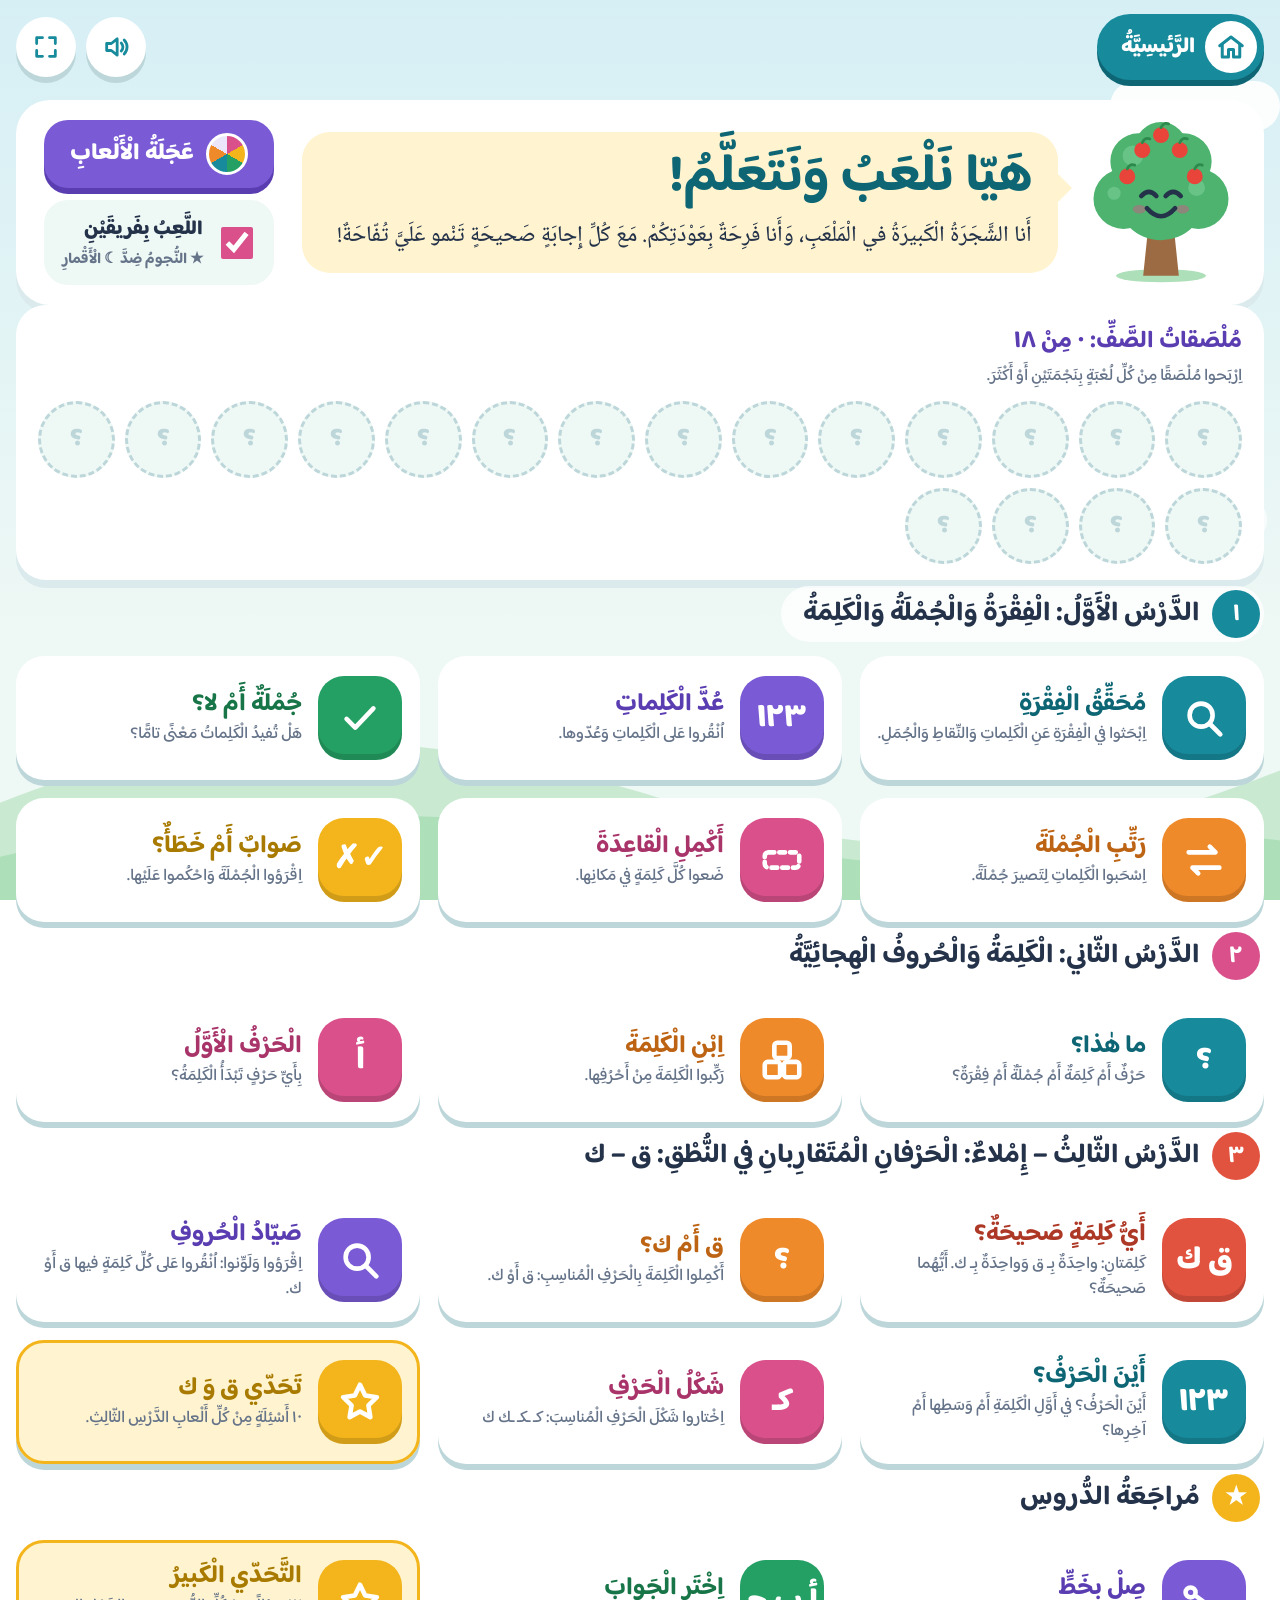
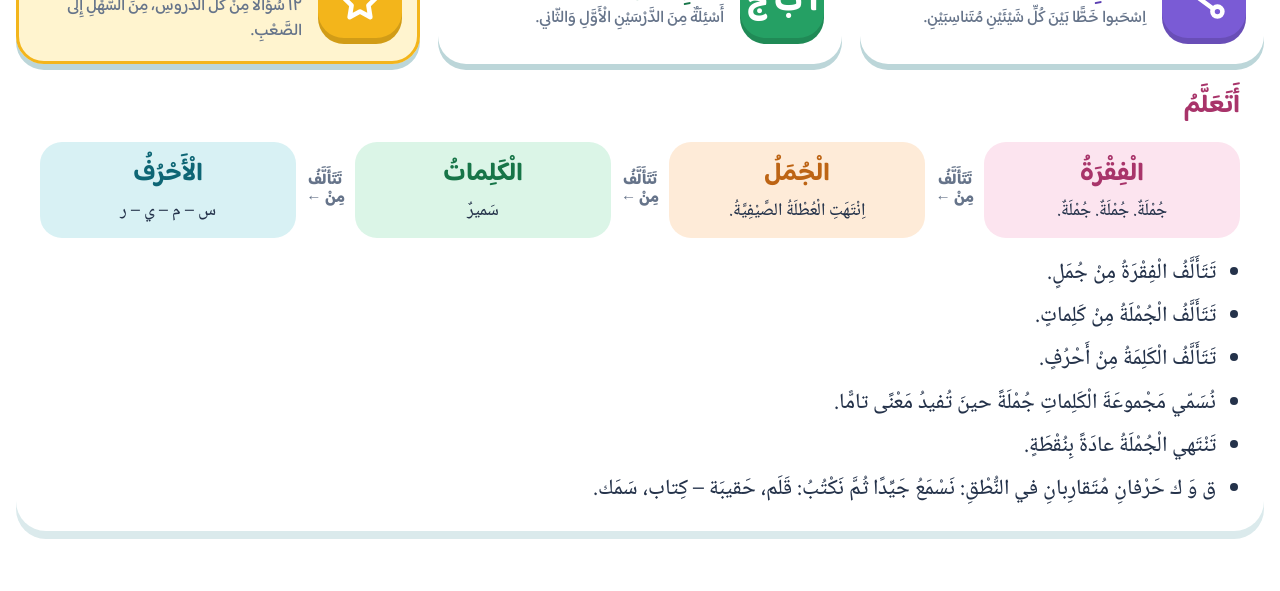
==== arabic-game/index.html @ 69851fe5 "Add more phrases and texts to lesson 3 (ق and ك) Fifteen new sentences for the pick-the-right-word g" ====
<!DOCTYPE html>
<html lang="ar" dir="rtl" translate="no">
<head>
<meta charset="UTF-8">
<meta name="viewport" content="width=device-width, initial-scale=1.0, viewport-fit=cover">
<meta name="google" content="notranslate">
<meta name="description" content="ألعاب للصف الثاني على السبورة الذكية: الفقرة والجملة والكلمة، والحروف الهجائية.">
<meta property="og:title" content="هيّا نلعب! الفقرة والجملة والكلمة">
<meta property="og:description" content="ألعاب ممتعة لدرس الفقرة والجملة والكلمة والحروف الهجائية – للصف الثاني.">
<meta property="og:type" content="website">
<meta name="theme-color" content="#178a9c">
<link rel="icon" href="icon.svg" type="image/svg+xml">
<link rel="manifest" href="manifest.webmanifest">
<script>
window.onerror = function (msg, src, line) {
  var b = document.getElementById("errBox");
  if (!b && document.body) { b = document.createElement("div"); b.id = "errBox"; b.dir = "rtl"; b.style.cssText = "position:fixed;left:16px;right:16px;top:16px;z-index:99;background:#fde4df;color:#ad3826;border:3px solid #e2533f;border-radius:20px;padding:12px 18px;font:700 1.1rem Tahoma,sans-serif"; document.body.appendChild(b); }
  if (b) b.textContent = "حَدَثَتْ مُشْكِلَةٌ في الْمُتَصَفِّحِ. صَوِّروا هٰذِهِ الرِّسالَةَ: " + msg + " (" + line + ")";
};
</script>
<title>هيّا نلعب: الفقرة والجملة والكلمة</title>
<style>
@font-face {
  font-family: 'Baloo Bhaijaan 2';
  font-style: normal;
  font-weight: 500;
  font-display: swap;
  src: url([data-uri]) format('woff2');
  unicode-range: U+0600-06FF, U+0750-077F, U+0870-088E, U+0890-0891, U+0897-08E1, U+08E3-08FF, U+200C-200E, U+2010-2011, U+204F, U+2E41, U+FB50-FDFF, U+FE70-FE74, U+FE76-FEFC, U+102E0-102FB, U+10E60-10E7E, U+10EC2-10EC4, U+10EFC-10EFF, U+1EE00-1EE03, U+1EE05-1EE1F, U+1EE21-1EE22, U+1EE24, U+1EE27, U+1EE29-1EE32, U+1EE34-1EE37, U+1EE39, U+1EE3B, U+1EE42, U+1EE47, U+1EE49, U+1EE4B, U+1EE4D-1EE4F, U+1EE51-1EE52, U+1EE54, U+1EE57, U+1EE59, U+1EE5B, U+1EE5D, U+1EE5F, U+1EE61-1EE62, U+1EE64, U+1EE67-1EE6A, U+1EE6C-1EE72, U+1EE74-1EE77, U+1EE79-1EE7C, U+1EE7E, U+1EE80-1EE89, U+1EE8B-1EE9B, U+1EEA1-1EEA3, U+1EEA5-1EEA9, U+1EEAB-1EEBB, U+1EEF0-1EEF1;
}
@font-face {
  font-family: 'Baloo Bhaijaan 2';
  font-style: normal;
  font-weight: 500;
  font-display: swap;
  src: url([data-uri]) format('woff2');
  unicode-range: U+0000-00FF, U+0131, U+0152-0153, U+02BB-02BC, U+02C6, U+02DA, U+02DC, U+0304, U+0308, U+0329, U+2000-206F, U+20AC, U+2122, U+2191, U+2193, U+2212, U+2215, U+FEFF, U+FFFD;
}
@font-face {
  font-family: 'Baloo Bhaijaan 2';
  font-style: normal;
  font-weight: 700;
  font-display: swap;
  src: url([data-uri]) format('woff2');
  unicode-range: U+0600-06FF, U+0750-077F, U+0870-088E, U+0890-0891, U+0897-08E1, U+08E3-08FF, U+200C-200E, U+2010-2011, U+204F, U+2E41, U+FB50-FDFF, U+FE70-FE74, U+FE76-FEFC, U+102E0-102FB, U+10E60-10E7E, U+10EC2-10EC4, U+10EFC-10EFF, U+1EE00-1EE03, U+1EE05-1EE1F, U+1EE21-1EE22, U+1EE24, U+1EE27, U+1EE29-1EE32, U+1EE34-1EE37, U+1EE39, U+1EE3B, U+1EE42, U+1EE47, U+1EE49, U+1EE4B, U+1EE4D-1EE4F, U+1EE51-1EE52, U+1EE54, U+1EE57, U+1EE59, U+1EE5B, U+1EE5D, U+1EE5F, U+1EE61-1EE62, U+1EE64, U+1EE67-1EE6A, U+1EE6C-1EE72, U+1EE74-1EE77, U+1EE79-1EE7C, U+1EE7E, U+1EE80-1EE89, U+1EE8B-1EE9B, U+1EEA1-1EEA3, U+1EEA5-1EEA9, U+1EEAB-1EEBB, U+1EEF0-1EEF1;
}
@font-face {
  font-family: 'Baloo Bhaijaan 2';
  font-style: normal;
  font-weight: 700;
  font-display: swap;
  src: url([data-uri]) format('woff2');
  unicode-range: U+0000-00FF, U+0131, U+0152-0153, U+02BB-02BC, U+02C6, U+02DA, U+02DC, U+0304, U+0308, U+0329, U+2000-206F, U+20AC, U+2122, U+2191, U+2193, U+2212, U+2215, U+FEFF, U+FFFD;
}
@font-face {
  font-family: 'Baloo Bhaijaan 2';
  font-style: normal;
  font-weight: 800;
  font-display: swap;
  src: url([data-uri]) format('woff2');
  unicode-range: U+0600-06FF, U+0750-077F, U+0870-088E, U+0890-0891, U+0897-08E1, U+08E3-08FF, U+200C-200E, U+2010-2011, U+204F, U+2E41, U+FB50-FDFF, U+FE70-FE74, U+FE76-FEFC, U+102E0-102FB, U+10E60-10E7E, U+10EC2-10EC4, U+10EFC-10EFF, U+1EE00-1EE03, U+1EE05-1EE1F, U+1EE21-1EE22, U+1EE24, U+1EE27, U+1EE29-1EE32, U+1EE34-1EE37, U+1EE39, U+1EE3B, U+1EE42, U+1EE47, U+1EE49, U+1EE4B, U+1EE4D-1EE4F, U+1EE51-1EE52, U+1EE54, U+1EE57, U+1EE59, U+1EE5B, U+1EE5D, U+1EE5F, U+1EE61-1EE62, U+1EE64, U+1EE67-1EE6A, U+1EE6C-1EE72, U+1EE74-1EE77, U+1EE79-1EE7C, U+1EE7E, U+1EE80-1EE89, U+1EE8B-1EE9B, U+1EEA1-1EEA3, U+1EEA5-1EEA9, U+1EEAB-1EEBB, U+1EEF0-1EEF1;
}
@font-face {
  font-family: 'Baloo Bhaijaan 2';
  font-style: normal;
  font-weight: 800;
  font-display: swap;
  src: url([data-uri]) format('woff2');
  unicode-range: U+0000-00FF, U+0131, U+0152-0153, U+02BB-02BC, U+02C6, U+02DA, U+02DC, U+0304, U+0308, U+0329, U+2000-206F, U+20AC, U+2122, U+2191, U+2193, U+2212, U+2215, U+FEFF, U+FFFD;
}
@font-face {
  font-family: 'Noto Naskh Arabic';
  font-style: normal;
  font-weight: 500;
  font-display: swap;
  src: url([data-uri]) format('woff2');
  unicode-range: U+0600-06FF, U+0750-077F, U+0870-088E, U+0890-0891, U+0897-08E1, U+08E3-08FF, U+200C-200E, U+2010-2011, U+204F, U+2E41, U+FB50-FDFF, U+FE70-FE74, U+FE76-FEFC, U+102E0-102FB, U+10E60-10E7E, U+10EC2-10EC4, U+10EFC-10EFF, U+1EE00-1EE03, U+1EE05-1EE1F, U+1EE21-1EE22, U+1EE24, U+1EE27, U+1EE29-1EE32, U+1EE34-1EE37, U+1EE39, U+1EE3B, U+1EE42, U+1EE47, U+1EE49, U+1EE4B, U+1EE4D-1EE4F, U+1EE51-1EE52, U+1EE54, U+1EE57, U+1EE59, U+1EE5B, U+1EE5D, U+1EE5F, U+1EE61-1EE62, U+1EE64, U+1EE67-1EE6A, U+1EE6C-1EE72, U+1EE74-1EE77, U+1EE79-1EE7C, U+1EE7E, U+1EE80-1EE89, U+1EE8B-1EE9B, U+1EEA1-1EEA3, U+1EEA5-1EEA9, U+1EEAB-1EEBB, U+1EEF0-1EEF1;
}
@font-face {
  font-family: 'Noto Naskh Arabic';
  font-style: normal;
  font-weight: 500;
  font-display: swap;
  src: url([data-uri]) format('woff2');
  unicode-range: U+0000-00FF, U+0131, U+0152-0153, U+02BB-02BC, U+02C6, U+02DA, U+02DC, U+0304, U+0308, U+0329, U+2000-206F, U+20AC, U+2122, U+2191, U+2193, U+2212, U+2215, U+FEFF, U+FFFD;
}
@font-face {
  font-family: 'Noto Naskh Arabic';
  font-style: normal;
  font-weight: 700;
  font-display: swap;
  src: url([data-uri]) format('woff2');
  unicode-range: U+0600-06FF, U+0750-077F, U+0870-088E, U+0890-0891, U+0897-08E1, U+08E3-08FF, U+200C-200E, U+2010-2011, U+204F, U+2E41, U+FB50-FDFF, U+FE70-FE74, U+FE76-FEFC, U+102E0-102FB, U+10E60-10E7E, U+10EC2-10EC4, U+10EFC-10EFF, U+1EE00-1EE03, U+1EE05-1EE1F, U+1EE21-1EE22, U+1EE24, U+1EE27, U+1EE29-1EE32, U+1EE34-1EE37, U+1EE39, U+1EE3B, U+1EE42, U+1EE47, U+1EE49, U+1EE4B, U+1EE4D-1EE4F, U+1EE51-1EE52, U+1EE54, U+1EE57, U+1EE59, U+1EE5B, U+1EE5D, U+1EE5F, U+1EE61-1EE62, U+1EE64, U+1EE67-1EE6A, U+1EE6C-1EE72, U+1EE74-1EE77, U+1EE79-1EE7C, U+1EE7E, U+1EE80-1EE89, U+1EE8B-1EE9B, U+1EEA1-1EEA3, U+1EEA5-1EEA9, U+1EEAB-1EEBB, U+1EEF0-1EEF1;
}
@font-face {
  font-family: 'Noto Naskh Arabic';
  font-style: normal;
  font-weight: 700;
  font-display: swap;
  src: url([data-uri]) format('woff2');
  unicode-range: U+0000-00FF, U+0131, U+0152-0153, U+02BB-02BC, U+02C6, U+02DA, U+02DC, U+0304, U+0308, U+0329, U+2000-206F, U+20AC, U+2122, U+2191, U+2193, U+2212, U+2215, U+FEFF, U+FFFD;
}
</style>
<style>
/* Layout: the school playground from the lesson — sky, drifting clouds, green hills — with one white "board" card on top; chunky toy buttons, drag-or-tap play, the big tree as guide. Single bright theme on purpose. */
:root{
  color-scheme: light;
  --sky:#d6eff5; --bg:#eef8f5; --card:#ffffff; --ink:#24324a; --muted:#66748a;
  --line:#dbeaec; --line-d:#bcd6d9;
  --teal:#178a9c; --teal-d:#0e6675; --teal-s:#d8f1f4;
  --pink:#d9508a; --pink-d:#a8346a; --pink-s:#fce4ef;
  --orange:#ef8a2b; --orange-d:#bd6414; --orange-s:#feebd8;
  --green:#25a064; --green-d:#177548; --green-s:#dbf5e7;
  --violet:#7a5bd5; --violet-d:#5a3db1; --violet-s:#ece6fc;
  --sun:#f3b51b; --sun-d:#a87a00; --sun-s:#fff4cf;
  --red:#e2533f; --red-d:#ad3826; --red-s:#fde4df;
  --hill1:#c9ead1; --hill2:#addfb9; --glass:rgba(255,255,255,.78);
  --leaf:#4db36f; --leaf-l:#7fd09a; --leaf-d:#2c8a4c; --trunk:#9c6b43; --apple:#e8443a;
  --ui:"Baloo Bhaijaan 2","Tahoma","Segoe UI",sans-serif;
  --txt:"Noto Naskh Arabic","Traditional Arabic","Times New Roman",serif;
  --emoji:"Apple Color Emoji","Segoe UI Emoji","Noto Color Emoji",sans-serif;
}
*{box-sizing:border-box}
[hidden]{display:none!important}
html,body{min-height:100%}
body{margin:0;color:var(--ink);font-family:var(--ui);background:linear-gradient(180deg,var(--sky) 0,var(--bg) 70%) fixed;-webkit-tap-highlight-color:transparent}
.wrap{max-width:1280px;margin:0 auto;padding-right:16px;padding-left:16px;padding-inline:16px;padding-block:14px 60px;display:flex;flex-direction:column;gap:20px;-webkit-user-select:none;user-select:none}
button{font:inherit;color:inherit;cursor:pointer;border:0;background:none;-webkit-user-select:none;user-select:none;touch-action:manipulation}
button:focus-visible{outline:4px solid var(--sun);outline-offset:3px}
.press{box-shadow:0 6px 0 var(--sh,var(--line-d));transition:transform .1s,box-shadow .1s,background .2s,border-color .2s,opacity .2s}
.press:active:not(:disabled){transform:translateY(4px);box-shadow:0 2px 0 var(--sh,var(--line-d))}

/* playground scene */
.scene{position:fixed;top:0;right:0;bottom:0;left:0;inset:0;z-index:-1;pointer-events:none;overflow:hidden}
.cloud{position:absolute;width:170px;height:50px;background:#fff;border-radius:999px;opacity:.9;animation:drift linear infinite}
.cloud::before,.cloud::after{content:"";position:absolute;background:#fff;border-radius:50%}
.cloud::before{width:70px;height:70px;top:-34px;left:28px}
.cloud::after{width:52px;height:52px;top:-22px;left:84px}
.c1{top:9%;animation-duration:95s;animation-delay:-20s}
.c2{top:30%;transform:scale(.7);animation-duration:120s;animation-delay:-70s;opacity:.7}
.c3{top:55%;transform:scale(.85);animation-duration:110s;animation-delay:-45s;opacity:.6}
@keyframes drift{from{left:-220px}to{left:105%}}
.hills{position:absolute;bottom:0;left:0;width:100%;height:24vh}
.h1{fill:var(--hill1)} .h2{fill:var(--hill2)}

/* top bar */
.bar{display:flex;align-items:center;justify-content:space-between;gap:12px;flex-wrap:wrap}
.home{display:flex;align-items:center;gap:10px;background:var(--teal);color:#fff;border-radius:999px;padding-block:7px;padding-right:7px;padding-left:24px;padding-inline:7px 24px;font-weight:800;font-size:1.35rem;--sh:var(--teal-d)}
.home .ic{width:52px;height:52px;border-radius:50%;background:#fff;color:var(--teal);display:grid;place-items:center}
.home svg{width:30px;height:30px}
.tools{display:flex;gap:10px}
.icon{width:60px;height:60px;border-radius:50%;background:var(--card);color:var(--teal);display:grid;place-items:center}
.icon svg{width:28px;height:28px}
.teams{display:flex;gap:10px;flex-wrap:wrap;justify-content:center}
.team{display:flex;align-items:center;gap:10px;background:var(--card);border:3px solid var(--line);border-radius:999px;padding-block:4px;padding-right:16px;padding-left:8px;padding-inline:16px 8px;font-weight:800;font-size:1.2rem;transition:transform .2s}
.team .ti{font-size:1.4rem}
.team b{min-width:46px;height:46px;border-radius:50%;display:grid;place-items:center;color:#fff;font-size:1.6rem;font-variant-numeric:tabular-nums}
.team.t0 .ti{color:var(--pink)} .team.t0 b{background:var(--pink)}
.team.t1 .ti{color:var(--teal)} .team.t1 b{background:var(--teal)}
.team.active{transform:scale(1.07)}
.team.t0.active{border-color:var(--pink);background:var(--pink-s)}
.team.t1.active{border-color:var(--teal);background:var(--teal-s)}
.team b.bump{animation:pop .5s}

/* tree mascot */
.mascot{flex:none;transform-origin:50% 100%}
.mascot svg{display:block;width:100%;height:auto}
.mascot.happy{animation:hop .55s 2}
.mascot.sad{animation:sway .9s}
.mascot.idle{animation:breeze 4s ease-in-out infinite}
.t-lf{fill:var(--leaf)} .t-hl{fill:var(--leaf-l);opacity:.55} .t-tr{fill:var(--trunk)} .t-gr{fill:var(--hill2)}
.t-ap{fill:var(--apple)} .t-st{stroke:var(--leaf-d);stroke-width:3;fill:none;stroke-linecap:round}
.t-ln{stroke:var(--ink);stroke-width:5;fill:none;stroke-linecap:round} .t-eye{fill:var(--ink)} .t-ck{fill:var(--pink);opacity:.45}
.apl{transform-box:fill-box;transform-origin:center}
.apl.new{animation:grow .7s cubic-bezier(.3,1.7,.5,1)}

/* home */
.hero{display:flex;flex-wrap:wrap;align-items:center;gap:20px 28px;background:var(--card);border-radius:34px;padding:20px 28px;box-shadow:0 8px 0 var(--line)}
.hero .mascot{width:150px}
.bubble{position:relative;flex:1 1 380px;min-width:0;background:var(--sun-s);border-radius:28px;padding:16px 26px}
.bubble::before{content:"";position:absolute;inset-inline-start:-14px;top:42px;border:14px solid transparent;border-inline-end-color:var(--sun-s);border-inline-start:0}
.bubble h1{margin:0;font-size:3.3rem;font-size:clamp(2rem,4.6vw,3.3rem);line-height:1.15;color:var(--teal-d);text-wrap:balance}
.bubble p{margin:6px 0 0;font-family:var(--txt);font-size:1.4rem;font-size:clamp(1.1rem,1.9vw,1.4rem);line-height:1.9}
.hero-side{display:flex;flex-direction:column;gap:12px}
.switch{display:flex;align-items:center;gap:14px;background:var(--bg);border-radius:24px;padding:12px 18px;font-weight:800;font-size:1.25rem;cursor:pointer}
.switch input{width:32px;height:32px;accent-color:var(--pink);flex:none}
.switch small{display:block;font-weight:600;color:var(--muted);font-size:.95rem}
.spinbtn{display:flex;align-items:center;justify-content:center;gap:12px;background:var(--violet);color:#fff;border-radius:24px;padding:10px 20px;font-weight:800;font-size:1.45rem;min-height:68px;--sh:var(--violet-d)}
.spinbtn .wh{width:42px;height:42px;border-radius:50%;background:conic-gradient(var(--pink) 0 60deg,var(--sun) 0 120deg,var(--green) 0 180deg,var(--teal) 0 240deg,var(--orange) 0 300deg,var(--violet-s) 0);border:3px solid #fff;animation:turn 6s linear infinite}

.stickers{background:var(--card);border-radius:30px;padding:16px 22px;box-shadow:0 8px 0 var(--line);display:flex;flex-direction:column;gap:10px}
.stk-head{display:flex;align-items:center;justify-content:space-between;gap:12px;flex-wrap:wrap}
.stk-head h2{margin:0;font-size:1.5rem;color:var(--violet-d)}
.stk-head p{margin:0;color:var(--muted);font-size:1.05rem}
.sgrid{display:grid;grid-template-columns:repeat(auto-fill,minmax(74px,1fr));gap:10px}
.stk{aspect-ratio:1;max-width:96px;width:100%;justify-self:center;border-radius:50%;display:grid;place-items:center;font-family:var(--emoji);font-size:2.4rem;background:var(--violet-s);border:3px solid var(--violet)}
.stk.lock{background:var(--bg);border:3px dashed var(--line-d);font-family:var(--ui);font-size:1.6rem;color:var(--line-d);font-weight:800}
.clear{color:var(--muted);font-weight:700;font-size:1rem;background:var(--bg);border-radius:999px;padding:4px 16px;--sh:var(--line)}
.clear.warn{background:var(--red);color:#fff;--sh:var(--red-d)}

.sec{display:flex;flex-direction:column;gap:14px}
.sech{align-self:flex-start;display:flex;align-items:center;gap:12px;margin:6px 0 0;font-size:1.7rem;font-size:clamp(1.25rem,2.4vw,1.7rem);color:var(--ink);background:var(--glass);border-radius:999px;padding-block:4px;padding-right:4px;padding-left:22px;padding-inline:4px 22px;text-wrap:balance}
.lnum{width:48px;height:48px;flex:none;display:grid;place-items:center;color:#fff;background:var(--c);font-size:1.5rem;border-radius:50%}
.grid{display:grid;grid-template-columns:repeat(auto-fit,minmax(330px,1fr));grid-template-columns:repeat(auto-fit,minmax(min(100%,330px),1fr));gap:18px}
.card{position:relative;display:flex;align-items:center;gap:16px;background:var(--card);border-radius:28px;padding:16px 18px;text-align:start;min-height:124px;--sh:var(--line-d)}
.card:hover{background:var(--cs)}
.card:hover .gi{transform:rotate(-6deg) scale(1.05)}
.gi{flex:none;width:84px;height:84px;border-radius:26px;background:var(--c);color:#fff;display:grid;place-items:center;font-size:2rem;font-weight:800;box-shadow:inset 0 -6px 0 rgba(0,0,0,.14);transition:transform .2s}
.gi svg{width:46px;height:46px}
.card h3{margin:0;font-size:1.55rem;line-height:1.25;color:var(--cd)}
.card p{margin:2px 0 0;color:var(--muted);font-size:1.05rem;line-height:1.5}
.cstars{display:block;margin-top:4px;font-size:1.25rem;letter-spacing:3px;color:var(--sun)}
.cstars .off{color:var(--line-d)}
.card .cst{position:absolute;top:-12px;inset-inline-end:-6px;font-family:var(--emoji);font-size:1.9rem;filter:drop-shadow(0 3px 0 rgba(0,0,0,.12))}
.card.special{background:var(--sun-s);outline:3px solid var(--sun);outline-offset:-3px}
.learn{background:var(--card);border-radius:30px;padding:20px 24px;box-shadow:0 8px 0 var(--line);display:flex;flex-direction:column;gap:14px}
.learn h2{margin:0;color:var(--pink-d);font-size:1.6rem}
.chain{display:flex;flex-wrap:wrap;align-items:center;gap:10px}
.lv{flex:1 1 170px;border-radius:22px;padding:10px 14px;text-align:center;background:var(--cs);color:var(--cd);min-width:0}
.lv b{display:block;font-size:1.6rem}
.lv span{display:block;font-family:var(--txt);font-size:1.1rem;color:var(--ink);line-height:1.8}
.arr{font-weight:800;color:var(--muted);font-size:.95rem;text-align:center;line-height:1.2}
.learn ul{margin:0;padding-inline-start:24px;font-family:var(--txt);font-size:1.35rem;font-size:clamp(1.1rem,1.8vw,1.35rem);line-height:2}

/* stage */
.stage{background:var(--card);border-radius:34px;padding:36px;padding:clamp(18px,3vw,36px);display:flex;flex-direction:column;gap:22px;box-shadow:0 8px 0 var(--line)}
.shead{display:flex;flex-wrap:wrap;align-items:center;gap:12px 14px}
.shead .gi{width:58px;height:58px;border-radius:18px;font-size:1.3rem}
.shead .gi svg{width:32px;height:32px}
.gtitle{margin:0;flex:1 1 auto;font-size:2.1rem;font-size:clamp(1.5rem,2.8vw,2.1rem);color:var(--cd);line-height:1.2}
.gtitle small{display:block;font-size:.55em;color:var(--muted)}
.chipbtn{display:inline-flex;align-items:center;gap:6px;border-radius:999px;padding:6px 16px;font-weight:800;font-size:1.15rem;background:var(--sun-s);color:var(--sun-d);--sh:var(--sun)}
.chipbtn:disabled{opacity:.45;cursor:default}
.chipbtn .e{font-family:var(--emoji)}
.sayb{display:none;background:var(--teal-s);color:var(--teal-d);--sh:var(--teal)}
.can-say .sayb{display:inline-flex}
.turn{font-weight:800;font-size:1.15rem;padding:6px 16px;border-radius:999px}
.turn.t0{background:var(--pink-s);color:var(--pink-d)} .turn.t1{background:var(--teal-s);color:var(--teal-d)}
.qnum{font-weight:800;font-size:1.3rem;color:var(--muted);font-variant-numeric:tabular-nums}
.pdots{display:flex;gap:8px}
.pdots i{flex:1;height:14px;border-radius:8px;background:var(--line);transition:background .3s}
.pdots i.cur{background:var(--c)} .pdots i.ok{background:var(--green)} .pdots i.no{background:var(--orange)}
.hintbox{display:flex;align-items:center;gap:12px;background:var(--sun-s);border-radius:22px;padding:8px 16px}
.hintbox .mascot{width:58px}
.hintbox p{margin:0;font-family:var(--txt);font-weight:700;font-size:1.5rem;font-size:clamp(1.15rem,2vw,1.5rem);line-height:1.8}
.body{display:flex;flex-direction:column;gap:22px}
.q{font-size:2.6rem;font-size:clamp(1.6rem,3.2vw,2.6rem);font-weight:800;line-height:1.5;margin:0;text-wrap:balance}
.say{font-family:var(--txt);color:var(--pink-d)}
.hint{color:var(--muted);font-size:1.2rem;margin:0;text-align:center}
.hint b{color:var(--teal);font-size:1.5rem}
.dot{color:var(--pink);font-weight:800}
.passage{font-family:var(--txt);font-size:2.1rem;font-size:clamp(1.35rem,2.5vw,2.1rem);line-height:2.15;background:var(--bg);border-radius:24px;padding:14px 24px;margin:0}
.ptag{display:inline-block;font-family:var(--ui);font-size:1.15rem;font-size:clamp(.95rem,1.4vw,1.15rem);font-weight:800;color:#fff;background:var(--teal);border-radius:12px;padding:0 12px;margin-inline-end:10px;vertical-align:middle;line-height:1.9}

/* drag & drop */
.drag{touch-action:none;cursor:grab}
.ghost{opacity:.95;box-shadow:0 16px 30px rgba(36,50,74,.25)!important;transition:none!important}
.lifted{opacity:.35}
.dz.over{outline:5px dashed var(--c,var(--teal));outline-offset:4px}

.opts{display:grid;grid-template-columns:repeat(auto-fit,minmax(230px,1fr));grid-template-columns:repeat(auto-fit,minmax(min(100%,230px),1fr));gap:16px}
.opt{background:var(--card);border:3px solid var(--line-d);border-radius:24px;padding:12px 18px;font-family:var(--txt);font-weight:700;font-size:2.2rem;font-size:clamp(1.4rem,2.6vw,2.2rem);min-height:92px;line-height:1.6}
.opt:hover:not(:disabled){border-color:var(--c);background:var(--cs)}
.opt.big{font-size:4.4rem;font-size:clamp(2.6rem,6vw,4.4rem);line-height:1.3}
.opt.ok{background:var(--green);border-color:var(--green);color:#fff;--sh:var(--green-d)}
.opt.no{background:var(--red-s);border-color:var(--red);color:var(--red-d);--sh:var(--red)}
.opt:disabled{cursor:default}
.opt:disabled:not(.ok):not(.no){opacity:.45}
.gone{opacity:.15!important;transform:scale(.92)}

.statement{font-family:var(--txt);font-weight:700;font-size:3rem;font-size:clamp(1.7rem,3.6vw,3rem);line-height:1.9;text-align:center;background:var(--card);border:3px solid var(--line-d);box-shadow:0 6px 0 var(--line-d);border-radius:24px;padding:20px 24px;margin:0;text-wrap:balance}
.tf{display:grid;grid-template-columns:1fr 1fr;gap:18px}
.tfb{display:flex;flex-direction:column;align-items:center;justify-content:center;gap:2px;border-radius:30px;min-height:150px;padding:12px;color:#fff;font-weight:800;font-size:3rem;font-size:clamp(1.8rem,4vw,3rem);line-height:1.2}
.tfb .mk{width:64px;height:64px;border-radius:50%;background:rgba(255,255,255,.28);display:grid;place-items:center;font-size:2.4rem}
.tfb small{font-size:.5em;font-weight:700;opacity:.92}
.tfb.yes{background:var(--pink);--sh:var(--pink-d)} .tfb.nope{background:var(--orange);--sh:var(--orange-d)}
.tfb.g{background:var(--green);--sh:var(--green-d)}
.tfb:disabled{opacity:.3;cursor:default}
.tfb.picked{opacity:1;outline:6px solid var(--ink);outline-offset:3px}
.tfb.over{outline:6px dashed var(--ink);outline-offset:3px;transform:scale(1.03)}

/* detective */
.para{font-family:var(--txt);font-size:2.3rem;font-size:clamp(1.45rem,2.7vw,2.3rem);line-height:1.9;background:var(--bg);border-radius:24px;padding:16px 20px;display:flex;flex-wrap:wrap;align-items:center;gap:6px 4px}
.tk{font-family:inherit;font-weight:700;border-radius:14px;padding:0 8px;line-height:1.75;border:3px solid transparent}
.tk:hover:not(:disabled){background:var(--teal-s)}
.tk:disabled{cursor:default}
.tk.dt{min-width:46px;font-size:1.35em;line-height:1.2;padding:0 10px}
.tk.ok{background:var(--green-s);border-color:var(--green)}
.tk.dt.ok{color:var(--pink-d)}
.tk.no{background:var(--red-s);border-color:var(--red)}

/* count */
.sentence{display:flex;flex-wrap:wrap;gap:16px 12px;justify-content:center;align-items:center;font-family:var(--txt);font-size:3rem;font-size:clamp(1.7rem,3.6vw,3rem);background:var(--bg);border-radius:24px;padding:24px 18px 18px}
.w{position:relative;background:var(--card);border:3px solid var(--line-d);border-radius:18px;padding:2px 16px;font-family:inherit;font-weight:700;line-height:1.7}
.w.on{background:var(--violet-s);border-color:var(--violet)}
.w.ok{background:var(--green-s);border-color:var(--green)}
.w .n{position:absolute;top:-18px;inset-inline-start:-10px;background:var(--violet);color:#fff;font-family:var(--ui);font-size:1.15rem;width:36px;height:36px;border-radius:50%;display:grid;place-items:center;line-height:1;animation:pop .35s}
.w.ok .n{background:var(--green)}
.fin{font-weight:800;color:var(--pink);font-size:1.3em}
.crow{display:flex;flex-wrap:wrap;gap:12px;align-items:center;justify-content:center}
.reset{background:var(--bg);border-radius:999px;padding:4px 18px;font-weight:700;font-size:1.1rem;color:var(--muted);--sh:var(--line)}
.nums{display:flex;flex-wrap:wrap;gap:14px;justify-content:center}
.num{width:100px;width:clamp(70px,9vw,100px);height:100px;height:clamp(70px,9vw,100px);border-radius:50%;background:var(--card);border:3px solid var(--line-d);font-size:2.8rem;font-size:clamp(2rem,4vw,2.8rem);font-weight:800}
.num:hover:not(:disabled){border-color:var(--c);background:var(--cs)}
.num:disabled{cursor:default}
.num.ok{background:var(--green);border-color:var(--green);color:#fff;--sh:var(--green-d)}
.num.no{background:var(--red);border-color:var(--red);color:#fff;--sh:var(--red-d)}

/* order + fill */
.slots{display:flex;flex-wrap:wrap;gap:12px;justify-content:center;align-items:center;min-height:104px;background:var(--bg);border-radius:24px;padding:16px}
.slot{min-width:110px;min-height:76px;border:3px dashed var(--orange);border-radius:18px;display:grid;place-items:center}
.slot.f{border-color:transparent}
.bank{display:flex;flex-wrap:wrap;gap:14px;justify-content:center;min-height:84px;border-radius:24px;padding:6px}
.tile{background:var(--orange-s);border:3px solid var(--orange);border-radius:18px;padding:4px 18px;font-family:var(--txt);font-weight:700;font-size:2.5rem;font-size:clamp(1.5rem,3vw,2.5rem);line-height:1.6;--sh:var(--orange-d)}
.slot .tile{background:var(--card);border-color:var(--teal);--sh:var(--teal-d)}
.tile.ok{background:var(--green-s)!important;border-color:var(--green)!important}
.tile.no{background:var(--red-s)!important;border-color:var(--red)!important}
.rule{font-family:var(--txt);font-weight:700;font-size:2.7rem;font-size:clamp(1.6rem,3.2vw,2.7rem);line-height:2.3;background:var(--bg);border-radius:24px;padding:16px 24px;margin:0;text-align:center;text-wrap:balance}
.blank{display:inline-block;min-width:4.5em;min-height:1.4em;border-bottom:5px dashed var(--line-d);margin-inline:6px;padding:0 10px;line-height:1.5;vertical-align:baseline;color:var(--green-d)}
.blank.now{border-color:var(--pink);background:var(--pink-s);border-radius:12px 12px 0 0}
.blank.filled{border-bottom-style:solid;border-color:var(--green)}
.chipw{background:var(--pink-s);border:3px solid var(--pink);border-radius:20px;padding:4px 22px;font-family:var(--txt);font-weight:700;font-size:2.4rem;font-size:clamp(1.5rem,3vw,2.4rem);line-height:1.6;--sh:var(--pink-d)}

/* what is this */
.thing{font-family:var(--txt);font-weight:700;background:var(--card);border:3px solid var(--line-d);box-shadow:0 6px 0 var(--line-d);border-radius:24px;padding:18px 24px;min-height:150px;display:flex;align-items:center;justify-content:center;text-align:center;margin:0}
.thing.l{font-size:10rem;font-size:clamp(6rem,14vw,10rem);line-height:1.1}
.thing.w{font-size:5rem;font-size:clamp(3rem,7vw,5rem);line-height:1.6}
.thing.s{font-size:3.2rem;font-size:clamp(2rem,4.2vw,3.2rem);line-height:1.8;text-wrap:balance}
.thing.p{font-size:2rem;font-size:clamp(1.3rem,2.4vw,2rem);line-height:2.1;text-align:start;justify-content:flex-start}
.kinds{display:grid;grid-template-columns:repeat(4,1fr);gap:14px}
.kind{display:flex;flex-direction:column;align-items:center;justify-content:center;border-radius:24px;color:#fff;font-weight:800;font-size:2.3rem;font-size:clamp(1.5rem,3vw,2.3rem);min-height:110px;background:var(--k);--sh:var(--kd);line-height:1.2}
.kind small{font-size:.5em;opacity:.9;font-weight:700}
.kind:disabled{opacity:.3;cursor:default}
.kind.ok{opacity:1;outline:6px solid var(--green);outline-offset:3px}
.kind.no{opacity:1;outline:6px solid var(--red);outline-offset:3px}
.kind.over{outline:6px dashed var(--ink);outline-offset:3px;transform:scale(1.04)}

/* build + letter */
.bwrap{display:flex;flex-direction:column;align-items:center;gap:10px;border-radius:24px;padding:8px}
.emo{font-family:var(--emoji);line-height:1.1}
.bwrap .emo{font-size:7.5rem;font-size:clamp(4.5rem,10vw,7.5rem)}
.bword{font-family:var(--txt);font-weight:700;font-size:5.5rem;font-size:clamp(3rem,7vw,5.5rem);line-height:1.4;color:var(--orange-d);min-height:1.4em}
.bword .ph{color:var(--line-d)}
.lslots{display:flex;gap:12px}
.ls{width:96px;width:clamp(70px,9vw,96px);height:96px;height:clamp(70px,9vw,96px);border:3px dashed var(--orange);border-radius:20px;display:grid;place-items:center;font-family:var(--txt);font-weight:700;font-size:3.4rem;font-size:clamp(2.2rem,4.5vw,3.4rem)}
.ls.f{border-style:solid;background:var(--orange-s)}
.lbank{display:flex;flex-wrap:wrap;gap:14px;justify-content:center}
.lt{width:106px;width:clamp(78px,10vw,106px);height:106px;height:clamp(78px,10vw,106px);border-radius:22px;background:var(--card);border:3px solid var(--line-d);font-family:var(--txt);font-weight:700;font-size:3.6rem;font-size:clamp(2.4rem,5vw,3.6rem)}
.lt:hover:not(:disabled){border-color:var(--c);background:var(--cs)}
.lt:disabled{opacity:.2;cursor:default}
.pic{display:flex;flex-direction:column;align-items:center;gap:2px;border-radius:24px;padding:6px 20px;align-self:center}
.pic .emo{font-size:8.5rem;font-size:clamp(5rem,12vw,8.5rem)}
.pic .word{font-family:var(--txt);font-weight:700;font-size:3.6rem;font-size:clamp(2.2rem,5vw,3.6rem)}

.qkw{font-size:3.6rem;font-size:clamp(2.2rem,5vw,3.6rem)}
.lq{color:var(--red)}
.lq.big{font-family:var(--txt);font-size:1.25em}
.gapq{color:var(--red);background:var(--red-s);border-radius:12px;padding:0 8px}
/* match */
.match{position:relative;display:grid;grid-template-columns:1fr 1fr;column-gap:200px;column-gap:clamp(56px,13vw,200px);row-gap:14px}
.match svg{position:absolute;top:0;right:0;bottom:0;left:0;inset:0;width:100%;height:100%;pointer-events:none;overflow:visible;z-index:2}
.col{display:flex;flex-direction:column;gap:14px}
.mi{position:relative;z-index:1;background:var(--card);border:3px solid var(--line-d);border-radius:22px;min-height:84px;padding:6px 16px;font-family:var(--txt);font-weight:700;font-size:2.3rem;font-size:clamp(1.4rem,2.8vw,2.3rem);display:flex;align-items:center;justify-content:center;gap:12px;line-height:1.5;touch-action:none}
.mi .emo{font-size:1.3em}
.mi.big{font-size:3.6rem;font-size:clamp(2.2rem,4.6vw,3.6rem)}
.mi.long{font-size:1.7rem;font-size:clamp(1.15rem,2.1vw,1.7rem)}
.mi:hover:not(.done){border-color:var(--c)}
.mi.sel{border-color:var(--c);background:var(--cs);transform:scale(1.04)}
.mi.tgt{border-color:var(--c);border-style:dashed;background:var(--cs)}
.mi.done{cursor:default;color:#fff}

/* feedback */
.fb{display:flex;flex-wrap:wrap;align-items:center;gap:14px 20px;border-radius:28px;padding:12px 22px}
.fb.good{background:var(--green-s)} .fb.bad{background:var(--orange-s)} .fb.mid{background:var(--sun-s)}
.fb .mascot{width:104px}
.fb .msg{flex:1 1 300px;min-width:0}
.fb strong{display:block;font-size:2.5rem;font-size:clamp(1.8rem,3.4vw,2.5rem);line-height:1.3}
.fb.good strong{color:var(--green-d)} .fb.bad strong{color:var(--orange-d)} .fb.mid strong{color:var(--sun-d)}
.fb .ans{font-family:var(--txt);font-weight:700;font-size:1.8rem;font-size:clamp(1.3rem,2.4vw,1.8rem);line-height:1.8}
.fb p{margin:0;font-family:var(--txt);font-size:1.5rem;font-size:clamp(1.15rem,2vw,1.5rem);line-height:1.9}
.streak{display:inline-block;margin-top:6px;background:var(--sun);color:var(--ink);font-weight:800;font-size:1.15rem;border-radius:999px;padding:2px 14px}
.next{background:var(--teal);color:#fff;font-weight:800;font-size:2.1rem;font-size:clamp(1.5rem,2.8vw,2.1rem);border-radius:24px;padding:10px 36px;min-height:78px;--sh:var(--teal-d)}
.ghostbtn{background:var(--card);border:3px solid var(--teal);color:var(--teal-d);font-weight:800;font-size:1.8rem;font-size:clamp(1.3rem,2.4vw,1.8rem);border-radius:24px;padding:10px 30px;min-height:78px;--sh:var(--teal-d)}

/* end */
.end{align-items:center;text-align:center}
.end .solo{width:230px;width:clamp(170px,22vw,230px)}
.duo{display:flex;gap:80px;gap:clamp(20px,6vw,80px);justify-content:center;align-items:flex-end;flex-wrap:wrap;padding-top:30px}
.duo figure{margin:0;display:flex;flex-direction:column;align-items:center;gap:4px;position:relative}
.duo .mascot{width:200px;width:clamp(140px,18vw,200px)}
.duo figcaption{font-weight:800;font-size:1.4rem;border-radius:999px;padding:2px 18px}
.duo .f0 figcaption{background:var(--pink-s);color:var(--pink-d)} .duo .f1 figcaption{background:var(--teal-s);color:var(--teal-d)}
.crown{position:absolute;top:-34px;font-family:var(--emoji);font-size:2.8rem;animation:hop .8s 3}
.stars{font-size:5.5rem;font-size:clamp(3.5rem,8vw,5.5rem);letter-spacing:.12em;color:var(--sun);line-height:1}
.stars .off{color:var(--line)}
.end h2{margin:0;font-size:3.6rem;font-size:clamp(2.2rem,5vw,3.6rem);color:var(--teal-d)}
.end .score{margin:0;font-size:2rem;font-size:clamp(1.4rem,2.8vw,2rem);font-weight:700}
.winner{margin:0;font-size:2.2rem;font-size:clamp(1.5rem,3vw,2.2rem);font-weight:800;background:var(--pink-s);color:var(--pink-d);border-radius:999px;padding:6px 26px}
.prize{display:flex;align-items:center;gap:16px;background:var(--violet-s);border-radius:26px;padding:10px 26px;font-weight:800;font-size:1.9rem;font-size:clamp(1.3rem,2.6vw,1.9rem);color:var(--violet-d)}
.prize .e{font-family:var(--emoji);font-size:4.6rem;font-size:clamp(3rem,7vw,4.6rem);line-height:1}
.prize.new .e{animation:spinpop 1s cubic-bezier(.3,1.5,.5,1)}
.prize.lock{background:var(--bg);color:var(--muted)}
.prize.lock .e{filter:grayscale(1);opacity:.45}
.review{width:100%;max-width:820px;background:var(--sun-s);border-radius:26px;padding:14px 24px;text-align:start}
.review h3{margin:0;color:var(--sun-d);font-size:1.5rem}
.review ul{margin:6px 0 0;padding-inline-start:22px;font-family:var(--txt);font-size:1.4rem;font-size:clamp(1.1rem,1.9vw,1.4rem);line-height:1.9}
.row{display:flex;gap:14px;flex-wrap:wrap;justify-content:center}

/* wheel */
.overlay{position:fixed;top:0;right:0;bottom:0;left:0;inset:0;z-index:40;background:rgba(36,50,74,.55);display:grid;place-items:center;padding:16px}
.wbox{background:var(--card);border-radius:36px;padding:18px 22px 22px;width:100%;width:min(640px,100%);max-height:100%;overflow:auto;display:flex;flex-direction:column;align-items:center;gap:12px;box-shadow:0 10px 0 var(--line-d)}
.whead{display:flex;width:100%;align-items:center;justify-content:space-between;gap:10px}
.whead h2{margin:0;font-size:2.2rem;font-size:clamp(1.6rem,3vw,2.2rem);color:var(--violet-d)}
.xbtn{width:54px;height:54px;border-radius:50%;background:var(--bg);font-size:1.6rem;font-weight:800;color:var(--muted);--sh:var(--line-d)}
.wwrap{position:relative;width:58vh;width:min(440px,78vw,58vh);aspect-ratio:1}
.wheel{width:100%;height:100%;display:block;transition:transform 4.6s cubic-bezier(.15,.7,.1,1)}
.wheel text{font-family:var(--emoji)}
.pointer{position:absolute;top:-8px;left:50%;transform:translateX(-50%);width:0;height:0;border-left:20px solid transparent;border-right:20px solid transparent;border-top:38px solid var(--ink);z-index:2}
.hub{position:absolute;left:35%;top:35%;width:30%;height:30%;border-radius:50%;background:var(--card);border:6px solid var(--ink);font-weight:800;font-size:1.7rem;font-size:clamp(1.1rem,3vw,1.7rem);color:var(--ink);line-height:1.1;--sh:var(--line-d)}
.hub:disabled{cursor:default;opacity:.85}
.wres{display:flex;flex-direction:column;align-items:center;gap:10px;text-align:center;min-height:40px}
.wres .e{font-family:var(--emoji);font-size:3.4rem;line-height:1;animation:pop .5s}
.wres b{font-size:2.3rem;font-size:clamp(1.6rem,3.4vw,2.3rem);color:var(--teal-d)}

.banner{position:fixed;left:50%;top:40%;z-index:55;pointer-events:none;background:var(--sun);color:var(--ink);font-weight:800;font-size:4rem;font-size:clamp(2rem,6vw,4rem);border-radius:999px;padding:10px 46px;box-shadow:0 10px 0 var(--sun-d);white-space:nowrap;animation:bannerin 1.7s ease-out forwards}
@keyframes bannerin{0%{transform:translate(-50%,-50%) scale(.2) rotate(-8deg);opacity:0}18%{transform:translate(-50%,-50%) scale(1.12) rotate(3deg);opacity:1}30%{transform:translate(-50%,-50%) scale(1) rotate(0)}80%{opacity:1}100%{transform:translate(-50%,-90%) scale(.9);opacity:0}}

.shake{animation:shake .45s}
.pop{animation:pop .4s}
@keyframes shake{20%{transform:translateX(-10px)}40%{transform:translateX(10px)}60%{transform:translateX(-6px)}80%{transform:translateX(6px)}}
@keyframes pop{50%{transform:scale(1.1)}}
@keyframes hop{0%,100%{transform:translateY(0)}40%{transform:translateY(-16px)}}
@keyframes sway{25%{transform:rotate(-6deg)}75%{transform:rotate(6deg)}}
@keyframes breeze{0%,100%{transform:rotate(-1.5deg)}50%{transform:rotate(1.5deg)}}
@keyframes grow{from{transform:scale(0)}}
@keyframes turn{to{transform:rotate(360deg)}}
@keyframes spinpop{from{transform:scale(0) rotate(-200deg)}}
@media (prefers-reduced-motion:reduce){*{animation:none!important;transition:none!important}}
#fx{position:fixed;top:0;right:0;bottom:0;left:0;inset:0;pointer-events:none;z-index:50;width:100%;height:100%}

@media (max-width:700px){
  .home .lbl{display:none}
  .home{padding-right:7px;padding-left:7px;padding-inline:7px}
  .hero .mascot{width:110px}
  .bubble::before{display:none}
  .kinds{grid-template-columns:1fr 1fr}
  .match{column-gap:36px}
  .tf{gap:10px}
  .tfb{min-height:120px}
  .gi{width:66px;height:66px;font-size:1.6rem}
  .gi svg{width:36px;height:36px}
}
</style>
<style>
/* old browsers: flex gap and aspect-ratio */
.nogap .row>*,.nogap .opts>*,.nogap .bank>*,.nogap .lbank>*,.nogap .nums>*,.nogap .tools>*,.nogap .teams>*,.nogap .kinds>*,.nogap .tf>*,.nogap .sentence>*,.nogap .slots>*,.nogap .lslots>*,.nogap .para>*{margin:6px}
.nogap .wrap>*,.nogap .stage>*,.nogap .body>*,.nogap .sec>*,.nogap .grid>*{margin-bottom:16px}
@supports not (aspect-ratio:1){.stk{height:74px;width:74px}.wwrap{width:420px;height:420px}}
</style>

</head>
<body>
<div class="scene" aria-hidden="true">
  <span class="cloud c1"></span><span class="cloud c2"></span><span class="cloud c3"></span>
  <svg class="hills" viewBox="0 0 1440 200" preserveAspectRatio="none"><path class="h1" d="M0 110C240 30 480 40 740 105S1180 165 1440 80V200H0Z"/><path class="h2" d="M0 160C300 100 620 120 920 158S1300 128 1440 145V200H0Z"/></svg>
</div>
<div class="wrap" dir="rtl" lang="ar">
  <header class="bar">
    <button class="home press" id="homeBtn" type="button" aria-label="الصفحة الرئيسية"><span class="ic"><svg viewBox="0 0 24 24" fill="none" stroke="currentColor" stroke-width="2.4" stroke-linecap="round" stroke-linejoin="round"><path d="M3 11l9-7 9 7"/><path d="M5 10v10h5v-6h4v6h5V10"/></svg></span><span class="lbl">الرَّئيسِيَّةُ</span></button>
    <div class="teams" id="teams" hidden></div>
    <div class="tools">
      <button class="icon press" id="soundBtn" type="button" aria-label="الصوت"></button>
      <button class="icon press" id="fsBtn" type="button" aria-label="ملء الشاشة"><svg viewBox="0 0 24 24" fill="none" stroke="currentColor" stroke-width="2.4" stroke-linecap="round" stroke-linejoin="round"><path d="M4 9V4h5M20 9V4h-5M4 15v5h5M20 15v5h-5"/></svg></button>
    </div>
  </header>
  <main id="app"></main>
  <div class="overlay" id="wheelOv" hidden></div>
</div>
<canvas id="fx"></canvas>

<script>
(function () {
"use strict";
var app = document.getElementById("app");
var AR = "٠١٢٣٤٥٦٧٨٩";
function ar(n) { return String(n).replace(/\d/g, function (d) { return AR[d]; }); }
function shuffle(a) { a = a.slice(); for (var i = a.length - 1; i > 0; i--) { var j = Math.floor(Math.random() * (i + 1)); var t = a[i]; a[i] = a[j]; a[j] = t; } return a; }
function take(a, n) { return shuffle(a).slice(0, n); }
function pick(a) { return a[Math.floor(Math.random() * a.length)]; }
function esc(s) { return String(s).replace(/[&<>"]/g, function (c) { return { "&": "&amp;", "<": "&lt;", ">": "&gt;", '"': "&quot;" }[c]; }); }
function dots(s) { return esc(s).replace(/\./g, '<span class="dot">.</span>'); }
function strip(s) { return String(s).replace(/<[^>]+>/g, ""); }
function cv(c) { return "--c:var(--" + c + ");--cd:var(--" + c + "-d);--cs:var(--" + c + "-s)"; }
function all(sel, root) { return [].slice.call((root || document).querySelectorAll(sel)); }
var store = {
  get: function (k, d) { try { var v = localStorage.getItem(k); return v ? JSON.parse(v) : d; } catch (e) { return d; } },
  set: function (k, v) { try { localStorage.setItem(k, JSON.stringify(v)); } catch (e) {} }
};
function mk(t, arr) { return arr.map(function (x) { var o = {}; for (var k in x) o[k] = x[k]; o.t = t; return o; }); }

/* ================= lesson content (book pages 96–98 and 102) ================= */
var P1 = "اِنْتَهَتِ الْعُطْلَةُ الصَّيْفِيَّةُ. اَلْيَوْمَ يَعودُ التَّلاميذُ إِلى الْمَدْرَسَةِ. اَلْيَوْمَ يَجْتَمِعُ التَّلاميذُ في الْمَلْعَبِ.";
var P2 = "ضَجِرَتِ الشَّجَرَةُ الْكَبيرَةُ في الْمَلْعَبِ خِلالَ فَصْلِ الصَّيْفِ. هِيَ فَرِحَةٌ الْيَوْمَ بِعَوْدَةِ أَصْدِقائِها التَّلاميذِ الصِّغارِ. اَلْيَوْمَ يَجْتَمِعونَ في ظِلالِها مِنْ جَديدٍ.";
var PTXT = { 1: P1, 2: P2 };
var PNAME = { 1: "الْفِقْرَةُ الْأولى", 2: "الْفِقْرَةُ الثّانِيَةُ" };
var PGEN = { 1: "الْأولى", 2: "الثّانِيَةِ" };
var ORDG = ["الْأولى", "الثّانِيَةِ", "الثّالِثَةِ"];
var ORDN = ["الْأولى", "الثّانِيَةُ", "الثّالِثَةُ"];
var NSENT = { 2: "جُمْلَتانِ", 3: "ثَلاثُ جُمَلٍ", 4: "أَرْبَعُ جُمَلٍ" };
var NLET = { 3: "ثَلاثَةِ أَحْرُفٍ", 4: "أَرْبَعَةِ أَحْرُفٍ", 5: "خَمْسَةِ أَحْرُفٍ" };
function passage(p) { return '<p class="passage"><span class="ptag">' + PNAME[p] + "</span>" + dots(PTXT[p]) + "</p>"; }

/* what each part of the lesson teaches — used for hints and the review at the end */
var SK = {
  para:  { n: "الْفِقْرَةُ وَجُمَلُها", r: "تَتَأَلَّفُ الْفِقْرَةُ مِنْ جُمَلٍ، وَكُلُّ جُمْلَةٍ تَنْتَهي عادَةً بِنُقْطَةٍ." },
  sent:  { n: "الْجُمْلَةُ وَكَلِماتُها", r: "تَتَأَلَّفُ الْجُمْلَةُ مِنْ كَلِماتٍ، نَعُدُّها كَلِمَةً كَلِمَةً حَتّى النُّقْطَةِ." },
  mean:  { n: "الْجُمْلَةُ الْمُفيدَةُ", r: "نُسَمّي مَجْموعَةَ الْكَلِماتِ جُمْلَةً حينَ تُفيدُ مَعْنًى تامًّا." },
  word:  { n: "الْكَلِمَةُ وَأَحْرُفُها", r: "تَتَأَلَّفُ الْكَلِمَةُ مِنْ أَحْرُفٍ، مِثْلُ: سَميرٌ = س + م + ي + ر." },
  abc:   { n: "الْحُروفُ الْهِجائِيَّةُ", r: "نَنْظُرُ إِلى أَوَّلِ حَرْفٍ في الْكَلِمَةِ: تُفّاحَة تَبْدَأُ بِـ ت." },
  rules: { n: "مِمَّ يَتَأَلَّفُ كُلُّ شَيْءٍ؟", r: "الْفِقْرَةُ ← جُمَلٌ، الْجُمْلَةُ ← كَلِماتٌ، الْكَلِمَةُ ← أَحْرُفٌ." },
  qk:    { n: "ق أَمْ ك؟", r: "ق وَ ك مُتَقارِبانِ في النُّطْقِ: نَسْمَعُ جَيِّدًا وَنَكْتُبُ: قَلَم، حَقيبَة، رِفاق – كِتاب، سَمَك، كَلام." },
  qkpos: { n: "مَكانُ الْحَرْفِ وَشَكْلُهُ", r: "يَتَغَيَّرُ شَكْلُ الْحَرْفِ حَسَبَ مَكانِهِ: كـ في الْأَوَّلِ، ـكـ في الْوَسَطِ، ـك أَوْ ك في الْآخِرِ." },
  read:  { n: "فَهْمُ الْفِقْرَةِ", r: "نَقْرَأُ الْفِقْرَةَ بِانْتِباهٍ قَبْلَ أَنْ نُجيبَ." }
};

var MCQ = mk("mcq", [
  { ctx: 1, q: "كَمْ جُمْلَةً في الْفِقْرَةِ الْأولى؟", o: ["جُمْلَتانِ", "ثَلاثُ جُمَلٍ", "أَرْبَعُ جُمَلٍ"], a: 1, why: "عُدّوا النِّقاطَ: ثَلاثُ نِقاطٍ تَعْني ثَلاثَ جُمَلٍ.", k: "para" },
  { ctx: 2, q: "كَمْ نُقْطَةً في الْفِقْرَةِ الثّانِيَةِ؟", o: ["نُقْطَتانِ", "ثَلاثُ نِقاطٍ", "أَرْبَعُ نِقاطٍ"], a: 1, why: "في الْفِقْرَةِ الثّانِيَةِ ثَلاثُ جُمَلٍ، وَكُلُّ جُمْلَةٍ تَنْتَهي بِنُقْطَةٍ.", k: "para" },
  { ctx: 2, q: "ما الْكَلِمَةُ الْأولى في الْفِقْرَةِ الثّانِيَةِ؟", o: ["ضَجِرَتِ", "هِيَ", "اَلْيَوْمَ"], a: 0, why: "تَبْدَأُ الْفِقْرَةُ الثّانِيَةُ بِكَلِمَةِ «ضَجِرَتِ».", k: "para" },
  { ctx: 1, q: "ما الْكَلِمَةُ الْأَخيرَةُ في الْفِقْرَةِ الْأولى؟", o: ["الْمَدْرَسَةِ", "الْمَلْعَبِ", "الصَّيْفِيَّةُ"], a: 1, why: "آخِرُ كَلِمَةٍ قَبْلَ النُّقْطَةِ الْأَخيرَةِ هِيَ «الْمَلْعَبِ».", k: "para" },
  { q: "أَيُّها الْأَصْغَرُ؟", o: ["الْفِقْرَةُ", "الْجُمْلَةُ", "الْحَرْفُ"], a: 2, why: "مِنَ الْأَحْرُفِ نَصْنَعُ الْكَلِمَةَ، وَمِنَ الْكَلِماتِ الْجُمْلَةَ، وَمِنَ الْجُمَلِ الْفِقْرَةَ. الْحَرْفُ هُوَ الْأَصْغَرُ.", k: "rules" },
  { q: "أَيُّها الْأَكْبَرُ؟", o: ["الْكَلِمَةُ", "الْفِقْرَةُ", "الْجُمْلَةُ"], a: 1, why: "الْفِقْرَةُ فيها جُمَلٌ، وَفي كُلِّ جُمْلَةٍ كَلِماتٌ.", k: "rules" },
  { q: "مِمَّ تَتَأَلَّفُ الْجُمْلَةُ؟", o: ["مِنْ فِقْراتٍ", "مِنْ كَلِماتٍ", "مِنْ نِقاطٍ"], a: 1, why: "تَتَأَلَّفُ الْجُمْلَةُ مِنْ كَلِماتٍ.", k: "sent" },
  { q: "ماذا نَجِدُ عادَةً في آخِرِ الْجُمْلَةِ؟", o: ["نُقْطَةً", "فاصِلَةً"], a: 0, why: "تَنْتَهي الْجُمْلَةُ عادَةً بِنُقْطَةٍ.", k: "sent" },
  { q: "مَتى نُسَمّي مَجْموعَةَ الْكَلِماتِ جُمْلَةً؟", o: ["حينَ تُفيدُ مَعْنًى تامًّا", "حينَ تَكونُ الْكَلِماتُ غَيْرَ مُرَتَّبَةٍ"], a: 0, why: "نُسَمّي مَجْموعَةَ الْكَلِماتِ جُمْلَةً حينَ تُفيدُ مَعْنًى تامًّا.", k: "mean" },
  { q: "أَيُّ مَجْموعَةٍ تُسَمّى جُمْلَةً؟", o: ["إِلى إِنَّهُ الْعَوْدَةُ الْمَدْرَسَةُ يَوْمُ.", "إِنَّهُ يَوْمُ الْعَوْدَةِ إِلى الْمَدْرَسَةِ."], a: 1, why: "الثّانِيَةُ تُفيدُ مَعْنًى تامًّا. كَلِماتُ الْأولى غَيْرُ مُرَتَّبَةٍ.", k: "mean" },
  { q: 'كَمْ حَرْفًا في كَلِمَةِ <span class="say">«سَميرٌ»</span>؟', o: ["ثَلاثَةُ أَحْرُفٍ", "أَرْبَعَةُ أَحْرُفٍ", "خَمْسَةُ أَحْرُفٍ"], a: 1, why: "س + م + ي + ر = أَرْبَعَةُ أَحْرُفٍ.", k: "word" },
  { q: 'بِأَيِّ حَرْفٍ تَنْتَهي كَلِمَةُ <span class="say">«سَميرٌ»</span>؟', o: ["س", "م", "ر"], a: 2, big: true, why: "س – م – ي – ر: آخِرُ حَرْفٍ هُوَ ر.", k: "word" },
  { q: "أَيُّ صورَةٍ تَبْدَأُ بِحَرْفِ «ق»؟", o: ["✏️ قَلَم", "🍓 فَراوِلَة", "🍇 عِنَب"], a: 0, why: "قَلَم يَبْدَأُ بِحَرْفِ ق.", k: "abc" },
  { ctx: 2, q: "مَنْ فَرِحَ بِعَوْدَةِ التَّلاميذِ؟", o: ["الشَّجَرَةُ الْكَبيرَةُ", "الْعُطْلَةُ", "الْمَلْعَبُ"], a: 0, why: "«هِيَ فَرِحَةٌ الْيَوْمَ بِعَوْدَةِ أَصْدِقائِها» – الشَّجَرَةُ هِيَ الْفَرِحَةُ.", k: "read" },
  { ctx: 1, q: "أَيْنَ يَجْتَمِعُ التَّلاميذُ الْيَوْمَ؟", o: ["في الْمَلْعَبِ", "في السَّفينَةِ", "في الطّائِرَةِ"], a: 0, why: "«اَلْيَوْمَ يَجْتَمِعُ التَّلاميذُ في الْمَلْعَبِ.»", k: "read" },
  { ctx: 2, q: "مَتى ضَجِرَتِ الشَّجَرَةُ؟", o: ["خِلالَ فَصْلِ الصَّيْفِ", "اَلْيَوْمَ"], a: 0, why: "«ضَجِرَتِ الشَّجَرَةُ الْكَبيرَةُ في الْمَلْعَبِ خِلالَ فَصْلِ الصَّيْفِ.»", k: "read" }
]);

var TF = mk("tf", [
  { s: "تَتَأَلَّفُ الْفِقْرَةُ مِنْ جُمَلٍ.", a: true, why: "الْفِقْرَةُ ← جُمَلٌ.", k: "para" },
  { s: "تَتَأَلَّفُ الْجُمْلَةُ مِنْ مَجْموعَةِ كَلِماتٍ تُفيدُ مَعْنًى تامًّا.", a: true, why: "هٰذِهِ قاعِدَةُ الدَّرْسِ.", k: "mean" },
  { s: "تَنْتَهي الْجُمْلَةُ عادَةً بِنُقْطَةٍ.", a: true, why: "في آخِرِ الْجُمْلَةِ نُقْطَةٌ.", k: "sent" },
  { s: "تَنْتَهي الْجُمْلَةُ عادَةً بِفاصِلَةٍ.", a: false, why: "الْجُمْلَةُ تَنْتَهي عادَةً بِنُقْطَةٍ، لا بِفاصِلَةٍ.", k: "sent" },
  { s: "تَتَأَلَّفُ الْكَلِمَةُ مِنْ جُمَلٍ.", a: false, why: "الْكَلِمَةُ تَتَأَلَّفُ مِنْ أَحْرُفٍ.", k: "word" },
  { s: "تَتَأَلَّفُ الْكَلِمَةُ مِنْ أَحْرُفٍ.", a: true, why: "مِثْلُ: سَميرٌ = س + م + ي + ر.", k: "word" },
  { ctx: 1, s: "الْكَلِمَةُ الْأولى في الْفِقْرَةِ الْأولى هِيَ «اِنْتَهَتِ».", a: true, why: "نَعَمْ، الْفِقْرَةُ الْأولى تَبْدَأُ بِـ«اِنْتَهَتِ».", k: "para" },
  { ctx: 2, s: "الْكَلِمَةُ الْأَخيرَةُ في الْفِقْرَةِ الثّانِيَةِ هِيَ «الصَّيْفِ».", a: false, why: "الْكَلِمَةُ الْأَخيرَةُ هِيَ «جَديدٍ».", k: "para" },
  { ctx: 2, s: "في الْفِقْرَةِ الثّانِيَةِ ثَلاثُ جُمَلٍ.", a: true, why: "فيها ثَلاثُ نِقاطٍ، إِذًا ثَلاثُ جُمَلٍ.", k: "para" },
  { s: "«إِلى إِنَّهُ الْعَوْدَةُ الْمَدْرَسَةُ يَوْمُ.» جُمْلَةٌ تُفيدُ مَعْنًى تامًّا.", a: false, why: "الْكَلِماتُ غَيْرُ مُرَتَّبَةٍ. الصَّحيحُ: «إِنَّهُ يَوْمُ الْعَوْدَةِ إِلى الْمَدْرَسَةِ.»", k: "mean" },
  { s: "الْفِقْرَةُ أَكْبَرُ مِنَ الْجُمْلَةِ.", a: true, why: "الْفِقْرَةُ فيها جُمَلٌ.", k: "rules" },
  { s: "الْحَرْفُ أَكْبَرُ مِنَ الْكَلِمَةِ.", a: false, why: "الْكَلِمَةُ تَتَأَلَّفُ مِنْ أَحْرُفٍ، فَالْحَرْفُ أَصْغَرُ.", k: "rules" },
  { s: "في جُمْلَةِ «اَلْيَوْمَ يَعودُ التَّلاميذُ إِلى الْمَدْرَسَةِ.» خَمْسُ كَلِماتٍ.", a: true, why: "اَلْيَوْمَ (١) يَعودُ (٢) التَّلاميذُ (٣) إِلى (٤) الْمَدْرَسَةِ (٥).", k: "sent" },
  { s: "كَلِمَةُ «شَمْس» تَبْدَأُ بِحَرْفِ س.", a: false, why: "شَمْس تَبْدَأُ بِحَرْفِ ش.", k: "abc" },
  { ctx: 1, s: "يَعودُ التَّلاميذُ الْيَوْمَ إِلى الْمَدْرَسَةِ.", a: true, why: "نَقْرَأُ: «اَلْيَوْمَ يَعودُ التَّلاميذُ إِلى الْمَدْرَسَةِ.»", k: "read" },
  { ctx: 2, s: "الشَّجَرَةُ حَزينَةٌ الْيَوْمَ.", a: false, why: "الشَّجَرَةُ فَرِحَةٌ الْيَوْمَ بِعَوْدَةِ التَّلاميذِ.", k: "read" }
]);
function tfItems() { return shuffle(take(TF.filter(function (x) { return x.a; }), 4).concat(take(TF.filter(function (x) { return !x.a; }), 4))); }

var DET = mk("det", [
  { p: 1, task: "first" }, { p: 1, task: "last" }, { p: 2, task: "first" }, { p: 2, task: "last" },
  { p: 1, task: "dots" }, { p: 2, task: "dots" },
  { p: 1, task: "sent", n: 1 }, { p: 2, task: "sent", n: 2 },
  { p: 2, task: "sfirst", n: 1 }, { p: 1, task: "slast", n: 0 }, { p: 2, task: "slast", n: 1 }
].map(function (x) { x.k = "para"; return x; }));

var COUNT = mk("count", [
  "ضَجِرَتِ الشَّجَرَةُ خِلالَ فَصْلِ الصَّيْفِ",
  "سَيَجْتَمِعُ الصِّغارُ مِنْ جَديدٍ في ظِلالِ أَغْصاني",
  "هٰذِهِ هِيَ سَميرَةُ تَصِلُ مَسْرورَةً",
  "اِنْتَهَتِ الْعُطْلَةُ الصَّيْفِيَّةُ",
  "اَلْيَوْمَ يَعودُ التَّلاميذُ إِلى الْمَدْرَسَةِ",
  "اِرْتَدى سَميرٌ سُتْرَةً رَقيقَةً",
  "هِيَ فَرِحَةٌ الْيَوْمَ بِعَوْدَةِ أَصْدِقائِها التَّلاميذِ الصِّغارِ",
  "ضَجِرَتِ الشَّجَرَةُ الْكَبيرَةُ في الْمَلْعَبِ خِلالَ فَصْلِ الصَّيْفِ"
].map(function (s) { return { s: s, k: "sent" }; }));

var ISIT_PAIRS = [
  ["إِنَّهُ يَوْمُ الْعَوْدَةِ إِلى الْمَدْرَسَةِ.", "إِلى إِنَّهُ الْعَوْدَةُ الْمَدْرَسَةُ يَوْمُ."],
  ["اَلْيَوْمَ يَجْتَمِعُ التَّلاميذُ في الْمَلْعَبِ.", "في التَّلاميذُ الْمَلْعَبِ يَجْتَمِعُ اَلْيَوْمَ."],
  ["ضَجِرَتِ الشَّجَرَةُ خِلالَ فَصْلِ الصَّيْفِ.", "فَصْلِ خِلالَ الصَّيْفِ ضَجِرَتِ الشَّجَرَةُ."],
  ["اِرْتَدى سَميرٌ سُتْرَةً رَقيقَةً.", "رَقيقَةً سُتْرَةً اِرْتَدى سَميرٌ."],
  ["هٰذِهِ هِيَ سَميرَةُ تَصِلُ مَسْرورَةً.", "مَسْرورَةً هِيَ تَصِلُ هٰذِهِ سَميرَةُ."],
  ["اِنْتَهَتِ الْعُطْلَةُ الصَّيْفِيَّةُ.", "الصَّيْفِيَّةُ الْعُطْلَةُ اِنْتَهَتِ."],
  ["سَيَجْتَمِعُ الصِّغارُ مِنْ جَديدٍ في ظِلالِ أَغْصاني.", "ظِلالِ في الصِّغارُ أَغْصاني جَديدٍ مِنْ سَيَجْتَمِعُ."]
];
function isitItems() {
  var p = shuffle(ISIT_PAIRS);
  return shuffle(p.slice(0, 4).map(function (x) { return { t: "isit", k: "mean", s: x[0], a: true }; })
    .concat(p.slice(4).map(function (x) { return { t: "isit", k: "mean", s: x[1], a: false, fix: x[0] }; })));
}

var ORDER = mk("order", [
  { s: "إِنَّهُ يَوْمُ الْعَوْدَةِ إِلى الْمَدْرَسَةِ" },
  { s: "تَتَأَلَّفُ الْفِقْرَةُ مِنْ مَجْموعَةِ جُمَلٍ", alt: ["الْفِقْرَةُ تَتَأَلَّفُ مِنْ مَجْموعَةِ جُمَلٍ"] },
  { s: "تَتَأَلَّفُ الْجُمْلَةُ مِنْ كَلِماتٍ", alt: ["الْجُمْلَةُ تَتَأَلَّفُ مِنْ كَلِماتٍ"] },
  { s: "تَتَأَلَّفُ الْكَلِمَةُ مِنْ أَحْرُفٍ", alt: ["الْكَلِمَةُ تَتَأَلَّفُ مِنْ أَحْرُفٍ"] },
  { s: "اَلْيَوْمَ يَعودُ التَّلاميذُ إِلى الْمَدْرَسَةِ", alt: ["يَعودُ التَّلاميذُ إِلى الْمَدْرَسَةِ اَلْيَوْمَ", "يَعودُ التَّلاميذُ اَلْيَوْمَ إِلى الْمَدْرَسَةِ"] },
  { s: "اِرْتَدى سَميرٌ سُتْرَةً رَقيقَةً", alt: ["سَميرٌ اِرْتَدى سُتْرَةً رَقيقَةً"] },
  { s: "هٰذِهِ هِيَ سَميرَةُ تَصِلُ مَسْرورَةً" },
  { s: "ضَجِرَتِ الشَّجَرَةُ خِلالَ فَصْلِ الصَّيْفِ" },
  { s: "تَنْتَهي الْجُمْلَةُ عادَةً بِنُقْطَةٍ", alt: ["الْجُمْلَةُ تَنْتَهي عادَةً بِنُقْطَةٍ", "تَنْتَهي الْجُمْلَةُ بِنُقْطَةٍ عادَةً", "عادَةً تَنْتَهي الْجُمْلَةُ بِنُقْطَةٍ"] }
].map(function (x) { x.k = "sent"; return x; }));

var FILL = mk("fill", [
  { s: "تَتَأَلَّفُ _ مِنْ _.", a: ["الْفِقْرَةُ", "جُمَلٍ"], x: ["أَحْرُفٍ"], k: "para" },
  { s: "تَتَأَلَّفُ _ مِنْ _ وَتَنْتَهي عادَةً بِنُقْطَةٍ.", a: ["الْجُمْلَةُ", "كَلِماتٍ"], x: ["فِقْراتٍ"], k: "sent" },
  { s: "نُسَمّي مَجْموعَةَ _ جُمْلَةً حينَ _ مَعْنًى تامًّا.", a: ["الْكَلِماتِ", "تُفيدُ"], x: ["لا تُفيدُ"], k: "mean" },
  { s: "تَتَأَلَّفُ _ مِنْ _.", a: ["الْكَلِمَةُ", "أَحْرُفٍ"], x: ["جُمَلٍ"], k: "word" },
  { s: "تَنْتَهي الْجُمْلَةُ عادَةً _.", a: ["بِنُقْطَةٍ"], x: ["بِفاصِلَةٍ"], k: "sent" },
  { s: "تَتَأَلَّفُ جُمْلَةُ «اِرْتَدى سَميرٌ سُتْرَةً رَقيقَةً.» مِنْ _ كَلِماتٍ.", a: ["أَرْبَعِ"], x: ["ثَلاثِ", "خَمْسِ"], k: "sent" },
  { s: "تَتَأَلَّفُ كَلِمَةُ «سَميرٌ» مِنْ _ أَحْرُفٍ.", a: ["أَرْبَعَةِ"], x: ["ثَلاثَةِ", "خَمْسَةِ"], k: "word" },
  { s: "في الْفِقْرَةِ الْأولى _ جُمَلٍ، لِأَنَّ فيها ثَلاثَ نِقاطٍ.", a: ["ثَلاثُ"], x: ["أَرْبَعُ", "خَمْسُ"], k: "para" }
]);

var KINDS = [
  { id: "l", n: "حَرْفٌ", sub: "الْأَصْغَرُ", c: "teal", why: "هٰذا حَرْفٌ واحِدٌ. مِنَ الْأَحْرُفِ تَتَأَلَّفُ الْكَلِمَةُ." },
  { id: "w", n: "كَلِمَةٌ", sub: "أَحْرُفٌ", c: "green", why: "هٰذِهِ كَلِمَةٌ واحِدَةٌ تَتَأَلَّفُ مِنْ أَحْرُفٍ." },
  { id: "s", n: "جُمْلَةٌ", sub: "كَلِماتٌ", c: "orange", why: "هٰذِهِ جُمْلَةٌ: كَلِماتٌ تُفيدُ مَعْنًى تامًّا، وَتَنْتَهي بِنُقْطَةٍ." },
  { id: "p", n: "فِقْرَةٌ", sub: "جُمَلٌ", c: "pink", why: "" }
];
var WHAT = {
  l: ["ت", "ش", "ق", "ن", "م"],
  w: ["تُفّاحَةٌ", "الشَّجَرَةُ", "سَميرٌ", "الْمَدْرَسَةُ", "قَلَمٌ"],
  s: ["اِنْتَهَتِ الْعُطْلَةُ الصَّيْفِيَّةُ.", "اِرْتَدى سَميرٌ سُتْرَةً رَقيقَةً.", "هٰذِهِ هِيَ سَميرَةُ تَصِلُ مَسْرورَةً.", "اَلْيَوْمَ يَعودُ التَّلاميذُ إِلى الْمَدْرَسَةِ."],
  p: [P1, P2, "اَلْيَوْمَ يَعودُ التَّلاميذُ إِلى الْمَدْرَسَةِ. اَلْيَوْمَ يَجْتَمِعُ التَّلاميذُ في الْمَلْعَبِ."]
};
function whatItems(per) {
  var out = [];
  KINDS.forEach(function (k) { take(WHAT[k.id], per).forEach(function (s) { out.push({ t: "what", k: "rules", s: s, a: k.id }); }); });
  return shuffle(out);
}

/* alphabet chart (page 102); feather and olive left out because older smart-board PCs cannot draw those pictures */
var ABC = [
  ["أ","أَناناس","🍍"],["ب","بَيْت","🏠"],["ت","تُفّاحَة","🍎"],["ث","ثَلْج","❄️"],["ج","جَزَر","🥕"],["ح","حَقيبَة","🎒"],
  ["خ","خُبْز","🍞"],["د","دَرّاجَة","🚲"],["ذ","ذُرَة","🌽"],["س","سَفينَة","⛵"],["ش","شَمْس","☀️"],["ص","صاروخ","🚀"],
  ["ض","ضَوْء","💡"],["ط","طائِرَة","✈️"],["ظ","ظَرْف","✉️"],["ع","عِنَب","🍇"],["غ","غَيْم","☁️"],["ف","فَراوِلَة","🍓"],
  ["ق","قَلَم","✏️"],["ك","كُرْسِيّ","🪑"],["ل","لَيْمونَة","🍋"],["م","مَوْزَة","🍌"],["ن","نَجْمَة","⭐"],["ه","هَدِيَّة","🎁"],
  ["و","وَرْدَة","🌹"],["ي","يَقْطين","🎃"]
];
var LOOKALIKE = [["ب","ت","ث","ن","ي"],["ج","ح","خ"],["د","ذ"],["ر","ز"],["س","ش"],["ص","ض"],["ط","ظ"],["ع","غ"],["ف","ق"]];
var LETTER = ABC.map(function (a) { return { t: "letter", k: "abc", L: a[0], w: a[1], e: a[2] }; });
var BUILD = mk("build", [
  { w: "شمس", e: "☀️" }, { w: "قلم", e: "✏️" }, { w: "بيت", e: "🏠" }, { w: "عنب", e: "🍇" }, { w: "خبز", e: "🍞" },
  { w: "جزر", e: "🥕" }, { w: "ثلج", e: "❄️" }, { w: "غيم", e: "☁️" }, { w: "نجمة", e: "⭐" }, { w: "وردة", e: "🌹" },
  { w: "موزة", e: "🍌" }, { w: "ظرف", e: "✉️" }, { w: "ذرة", e: "🌽" }, { w: "سمير", e: "👦" }
].map(function (x) { x.L = x.w.split(""); x.k = "word"; return x; }));

function matchItems() {
  var r = [
    { t: "match", k: "rules", hint: "مِمَّ يَتَأَلَّفُ؟ صِلوا كُلَّ كَلِمَةٍ بِما تَتَأَلَّفُ مِنْهُ.", pairs: [["الْفِقْرَةُ", "جُمَلٌ"], ["الْجُمْلَةُ", "كَلِماتٌ"], ["الْكَلِمَةُ", "أَحْرُفٌ"]] },
    { t: "match", k: "rules", long: true, hint: "أُرَكِّبُ جُمَلًا: صِلوا بِدايَةَ الْجُمْلَةِ بِنِهايَتِها.", pairs: [["تَتَأَلَّفُ الْفِقْرَةُ", "مِنْ مَجْموعَةِ جُمَلٍ."], ["تَتَأَلَّفُ الْجُمْلَةُ", "مِنْ كَلِماتٍ تُفيدُ مَعْنًى تامًّا."], ["تَتَأَلَّفُ الْكَلِمَةُ", "مِنْ أَحْرُفٍ."], ["تَنْتَهي الْجُمْلَةُ عادَةً", "بِنُقْطَةٍ."]] }
  ];
  var pool = shuffle(ABC);
  for (var i = 0; i < 2; i++) r.push({ t: "match", k: "abc", big: true, hint: "صِلوا الْحَرْفَ بِالصّورَةِ الَّتي تَبْدَأُ بِهِ.", pairs: pool.slice(i * 4, i * 4 + 4).map(function (a) { return [a[0], '<span class="emo">' + a[2] + "</span>" + a[1]]; }) });
  return r;
}

/* lesson 3 (إملاء, pages 100–101): the two letters that sound alike, ق and ك */
var QKWORD = mk("qkword", [
  { c: "قَلَم", w: "كَلَم", e: "✏️", L: "ق" },
  { c: "حَقيبَة", w: "حَكيبَة", e: "🎒", L: "ق" },
  { c: "سَمَكَة", w: "سَمَقَة", e: "🐟", L: "ك" },
  { c: "كِتاب", w: "قِتاب", e: "📖", L: "ك" },
  { c: "أَسْماك", w: "أَسْماق", e: "🐠", L: "ك" },
  { c: "كَلام", w: "قَلام", e: "💬", L: "ك" },
  { s: "كَمْ أَنا مُشْتاقَةٌ إِلى رُؤْيَةِ _ الصِّغارِ.", c: "الرِّفاقِ", w: "الرِّفاكِ", L: "ق" },
  { s: "حَمَلَ _ حَقيبَتَهُ.", c: "كَمالٌ", w: "قَمالٌ", L: "ك" },
  { s: "جَلَسَ كَمالٌ عَلى _.", c: "الْمَقْعَدِ", w: "الْمَكْعَدِ", e: "🪑", L: "ق" },
  { s: "لَقَدْ مَرَّ _ طَويلٌ.", c: "وَقْتٌ", w: "وَكْتٌ", e: "⏰", L: "ق" },
  { s: "قالَتِ الشَّجَرَةُ _ بِرِفْقٍ.", c: "الْكَبيرَةُ", w: "الْقَبيرَةُ", e: "🌳", L: "ك" },
  { s: "_ مَوْعِدُ الذَّهابِ إِلى الْمَدْرَسَةِ.", c: "اِقْتَرَبَ", w: "اِكْتَرَبَ", L: "ق" },
  { s: "كَمْ أَنا _ إِلى رُؤْيَةِ الرِّفاقِ.", c: "مُشْتاقَةٌ", w: "مُشْتاكَةٌ", L: "ق" },
  { s: "حَمَلَ كَمالٌ حَقيبَتَهُ وَرافَقَ _.", c: "رَفيقَهُ", w: "رَفيكَهُ", L: "ق" },
  { s: "جَلَسَ كَمالٌ قُرْبَ _ وَمَلَك.", c: "طارِق", w: "طارِك", L: "ق" },
  { s: "قَرَأَ كَمالٌ _ .", c: "الْكِتابَ", w: "الْقِتابَ", e: "📖", L: "ك" },
  { s: "في _ قَلَمٌ وَكِتابٌ.", c: "حَقيبَتي", w: "حَكيبَتي", e: "🎒", L: "ق" },
  { s: "رَأى طارِقٌ _ في الْماءِ.", c: "سَمَكَةً", w: "سَمَقَةً", e: "🐟", L: "ك" },
  { s: "تَسْبَحُ _ في الْماءِ.", c: "الْأَسْماكُ", w: "الْأَسْماقُ", e: "🐠", L: "ك" },
  { s: "حَمَلَ مُكَرَّمٌ _ الْكَبيرَةَ.", c: "الْحَقيبَةَ", w: "الْحَكيبَةَ", e: "🎒", L: "ق" },
  { s: "قَرَأَتْ مَلَكُ _ جَميلًا.", c: "كِتابًا", w: "قِتابًا", e: "📖", L: "ك" },
  { s: "جَلَسَ الرِّفاقُ عَلى _.", c: "الْمَقاعِدِ", w: "الْمَكاعِدِ", e: "🪑", L: "ق" },
  { s: "لِكَمالٍ _ اسْمُهُ طارِقٌ.", c: "رَفيقٌ", w: "رَفيكٌ", e: "🧒", L: "ق" },
  { s: "في _ شَجَرَةٌ كَبيرَةٌ.", c: "الْحَديقَةِ", w: "الْحَديكَةِ", e: "🌳", L: "ق" },
  { s: "_ الْقِطُّ السَّمَكَةَ.", c: "أَكَلَ", w: "أَقَلَ", e: "🐱", L: "ك" },
  { s: "رافَقَتْ مَلَكُ _ إِلى الْمَدْرَسَةِ.", c: "صَديقَتَها", w: "صَديكَتَها", e: "👧", L: "ق" },
  { s: "صاحَ _ في الصَّباحِ.", c: "الدّيكُ", w: "الدّيقُ", e: "🐓", L: "ك" },
  { s: "_ كَمالٌ الْبابَ بِرِفْقٍ.", c: "طَرَقَ", w: "طَرَكَ", e: "🚪", L: "ق" },
  { s: "_ طارِقٌ الْكُرَةَ في الْمَلْعَبِ.", c: "تَرَكَ", w: "تَرَقَ", e: "⚽", L: "ك" },
  { s: "لَعِبَ الرِّفاقُ _ في الْمَلْعَبِ.", c: "بِالْكُرَةِ", w: "بِالْقُرَةِ", e: "⚽", L: "ك" }
].map(function (x) { x.k = "qk"; return x; }));
var QKLETTER = mk("qkletter", [
  { d: "رِفا؟", f: "رِفاق", L: "ق", e: "🧒" }, { d: "حَـ؟ـيبَة", f: "حَقيبَة", L: "ق", e: "🎒" }, { d: "؟ـلَم", f: "قَلَم", L: "ق", e: "✏️" },
  { d: "؟ـلامٌ", f: "كَلامٌ", L: "ك", e: "💬" }, { d: "سَـ؟ـتَ", f: "سَكَتَ", L: "ك", e: "🤫" }, { d: "سَمَـ؟", f: "سَمَك", L: "ك", e: "🐟" },
  { d: "أَسْما؟", f: "أَسْماك", L: "ك", e: "🐠" }, { d: "؟ـتاب", f: "كِتاب", L: "ك", e: "📖" }, { d: "مَلِـ؟", f: "مَلِك", L: "ك", e: "👑" },
  { d: "الْمَـ؟ـعَد", f: "الْمَقْعَد", L: "ق", e: "🪑" }, { d: "طارِ؟", f: "طارِق", L: "ق", e: "👦" }, { d: "وَ؟ـت", f: "وَقْت", L: "ق", e: "⏰" },
  { d: "؟ـمال", f: "كَمال", L: "ك", e: "🎒" },
  { d: "صَديـ؟", f: "صَديق", L: "ق", e: "👫" }, { d: "الدّيـ؟", f: "الدّيك", L: "ك", e: "🐓" }, { d: "؟ـرَة", f: "كُرَة", L: "ك", e: "⚽" },
  { d: "حَديـ؟ـة", f: "حَديقَة", L: "ق", e: "🌳" }, { d: "طَرَ؟", f: "طَرَقَ", L: "ق", e: "🚪" }, { d: "أَ؟ـلَ", f: "أَكَلَ", L: "ك", e: "🐱" }
].map(function (x) { x.k = "qk"; return x; }));
var P3 = "اِقْتَرَبَ مَوْعِدُ الذَّهابِ إِلى الْمَدْرَسَةِ. قالَتِ الشَّجَرَةُ الْكَبيرَةُ بِرِفْقٍ: «كَمْ أَنا مُشْتاقَةٌ إِلى رُؤْيَةِ الرِّفاقِ الصِّغارِ. لَقَدْ مَرَّ وَقْتٌ طَويلٌ مُنْذُ تَرَكوا الْمَدْرَسَةَ.»";
var P4 = "دَقَّ الْجَرَسُ. حَمَلَ كَمالٌ حَقيبَتَهُ وَرافَقَ رَفيقَهُ مُكَرَّم. جَلَسَ كَمالٌ عَلى الْمَقْعَدِ قُرْبَ طارِق وَمَلَك.";
var P5 = "في الصَّباحِ حَمَلَ طارِقٌ حَقيبَتَهُ وَقَلَمَهُ وَكِتابَهُ. رافَقَ صَديقَهُ كَمالًا إِلى الْمَدْرَسَةِ. جَلَسا قُرْبَ الشَّجَرَةِ الْكَبيرَةِ.";
var P6 = "في الْمَلْعَبِ لَعِبَ الرِّفاقُ بِالْكُرَةِ. سَكَتَ الْجَميعُ حينَ دَقَّ الْجَرَسُ. قالَتِ الْمُعَلِّمَةُ: «هَيّا إِلى الصَّفِّ يا رِفاقُ.»";
var HUNT = mk("hunt", [
  { p: P3, L: "ق", tag: "اِقْرَأْ وَلَوِّنْ" }, { p: P3, L: "ك", tag: "اِقْرَأْ وَلَوِّنْ" },
  { p: P4, L: "ق", tag: "الْإِمْلاءُ التَّطْبيقِيُّ" }, { p: P4, L: "ك", tag: "الْإِمْلاءُ التَّطْبيقِيُّ" },
  { p: P5, L: "ق", tag: "في الصَّباحِ" }, { p: P5, L: "ك", tag: "في الصَّباحِ" },
  { p: P6, L: "ق", tag: "في الْمَلْعَبِ" }, { p: P6, L: "ك", tag: "في الْمَلْعَبِ" }
].map(function (x) { x.k = "qk"; return x; }));
var POSW = mk("pos", [
  ["قَلَم", "ق"], ["حَقيبَة", "ق"], ["رِفاق", "ق"], ["وَقْت", "ق"], ["طارِق", "ق"], ["قالَتْ", "ق"], ["لَقَدْ", "ق"], ["قُرْب", "ق"], ["رَفيق", "ق"], ["الْمَقْعَد", "ق"],
  ["كِتاب", "ك"], ["سَمَك", "ك"], ["سَكَتَ", "ك"], ["كَمال", "ك"], ["مَلِك", "ك"], ["أَسْماك", "ك"], ["كَلام", "ك"], ["مُكَرَّم", "ك"], ["صَديق", "ق"], ["حَديقَة", "ق"], ["طَرَقَ", "ق"], ["كُرَة", "ك"], ["الدّيك", "ك"], ["أَكَلَ", "ك"], ["تَرَكَ", "ك"]
].map(function (x) { return { w: x[0], L: x[1], k: "qkpos" }; }));
var SHAPE = mk("shape", [
  { d: "؟لامٌ", f: "كَلامٌ", a: "كـ", L: "ك" }, { d: "سَـ؟ـتَ", f: "سَكَتَ", a: "ـكـ", L: "ك" }, { d: "سَمَـ؟", f: "سَمَك", a: "ـك", L: "ك" },
  { d: "أَسْما؟", f: "أَسْماك", a: "ك", L: "ك" }, { d: "؟تاب", f: "كِتاب", a: "كـ", L: "ك" }, { d: "مُـ؟ـرَّم", f: "مُكَرَّم", a: "ـكـ", L: "ك" },
  { d: "مَلِـ؟", f: "مَلِك", a: "ـك", L: "ك" }, { d: "؟مال", f: "كَمال", a: "كـ", L: "ك" }, { d: "الْـ؟ـبيرَة", f: "الْكَبيرَة", a: "ـكـ", L: "ك" },
  { d: "؟لَم", f: "قَلَم", a: "قـ", L: "ق" }, { d: "حَـ؟ـيبَة", f: "حَقيبَة", a: "ـقـ", L: "ق" }, { d: "دَ؟ّ", f: "دَقَّ", a: "ـق", L: "ق" }, { d: "رِفا؟", f: "رِفاق", a: "ق", L: "ق" },
  { d: "؟ـرَة", f: "كُرَة", a: "كـ", L: "ك" }, { d: "الدّيـ؟", f: "الدّيك", a: "ـك", L: "ك" }, { d: "أَ؟ـلَ", f: "أَكَلَ", a: "كـ", L: "ك" },
  { d: "صَديـ؟", f: "صَديق", a: "ـق", L: "ق" }, { d: "حَديـ؟ـة", f: "حَديقَة", a: "ـقـ", L: "ق" }, { d: "طَرَ؟", f: "طَرَقَ", a: "ق", L: "ق" }
].map(function (x) { x.k = "qkpos"; return x; }));
function bare(w) { return w.replace(/[\u064B-\u0652\u0670\u0640]/g, ""); }
function paintLetter(w, L) { return esc(w).replace(new RegExp(L + "[\u064B-\u0652]*", "g"), function (m) { return '<span class="lq">' + m + "</span>"; }); }
function qkPos(d) { return d.charAt(0) === "؟" ? "أَوَّلِ" : d.charAt(d.length - 1) === "؟" ? "آخِرِ" : "وَسَطِ"; }

/* ================= icons ================= */
function svg(p) { return '<svg viewBox="0 0 24 24" fill="none" stroke="currentColor" stroke-width="2.4" stroke-linecap="round" stroke-linejoin="round">' + p + "</svg>"; }
var IC = {
  mag: svg('<circle cx="10.5" cy="10.5" r="6"/><path d="M15 15l5.5 5.5"/>'),
  check: svg('<path d="M5 12.5l4.5 4.5L19 7"/>'),
  swap: svg('<path d="M4 8h14l-3-3"/><path d="M20 16H6l3 3"/>'),
  blank: svg('<rect x="3" y="8" width="18" height="8" rx="2" stroke-dasharray="3 2.6"/>'),
  blocks: svg('<rect x="3" y="13" width="8" height="8" rx="1.5"/><rect x="13" y="13" width="8" height="8" rx="1.5"/><rect x="8" y="3" width="8" height="8" rx="1.5"/>'),
  link: svg('<circle cx="5" cy="7" r="2.6"/><circle cx="19" cy="17" r="2.6"/><path d="M7.4 8.6l9.2 6.8"/>'),
  star: svg('<path d="M12 3l2.7 5.6 6.1.9-4.4 4.3 1 6.1L12 17l-5.4 2.9 1-6.1L3.2 9.5l6.1-.9z"/>'),
  soundOn: svg('<path d="M4 9h4l5-4v14l-5-4H4z"/><path d="M16.5 8.5a5 5 0 0 1 0 7"/><path d="M19 6a8.5 8.5 0 0 1 0 12"/>'),
  soundOff: svg('<path d="M4 9h4l5-4v14l-5-4H4z"/><path d="M17 9l5 6M22 9l-5 6"/>')
};

/* ================= games ================= */
var TNAME = { mcq: "اِخْتَرِ الْجَوابَ", tf: "صَوابٌ أَمْ خَطَأٌ؟", det: "مُحَقِّقُ الْفِقْرَةِ", count: "عُدَّ الْكَلِماتِ", isit: "جُمْلَةٌ أَمْ لا؟", order: "رَتِّبِ الْجُمْلَةَ", fill: "أَكْمِلِ الْقاعِدَةَ", what: "ما هٰذا؟", build: "اِبْنِ الْكَلِمَةَ", letter: "الْحَرْفُ الْأَوَّلُ", match: "صِلْ بِخَطٍّ", qkword: "أَيُّ كَلِمَةٍ صَحيحَةٌ؟", qkletter: "ق أَمْ ك؟", hunt: "صَيّادُ الْحُروفِ", pos: "أَيْنَ الْحَرْفُ؟", shape: "شَكْلُ الْحَرْفِ" };
var GAMES = [
  { id: "det", les: 1, c: "teal", icon: IC.mag, wh: "🔍", st: "🦉", desc: "اِبْحَثوا في الْفِقْرَةِ عَنِ الْكَلِماتِ وَالنِّقاطِ وَالْجُمَلِ.", items: function () { return take(DET, 7); } },
  { id: "count", les: 1, c: "violet", icon: "١٢٣", wh: "🔢", st: "🐝", desc: "اُنْقُروا عَلى الْكَلِماتِ وَعُدّوها.", items: function () { return take(COUNT, 6); } },
  { id: "isit", les: 1, c: "green", icon: IC.check, wh: "🧩", st: "🐢", desc: "هَلْ تُفيدُ الْكَلِماتُ مَعْنًى تامًّا؟", items: isitItems },
  { id: "order", les: 1, c: "orange", icon: IC.swap, wh: "🔀", st: "🐧", desc: "اِسْحَبوا الْكَلِماتِ لِتَصيرَ جُمْلَةً.", items: function () { return take(ORDER, 5); } },
  { id: "fill", les: 1, c: "pink", icon: IC.blank, wh: "✏️", st: "🦋", desc: "ضَعوا كُلَّ كَلِمَةٍ في مَكانِها.", items: function () { return take(FILL, 6); } },
  { id: "tf", les: 1, c: "sun", icon: "✓✗", wh: "⚖️", st: "🐸", desc: "اِقْرَؤوا الْجُمْلَةَ وَاحْكُموا عَلَيْها.", items: tfItems },
  { id: "what", les: 2, c: "teal", icon: "؟", wh: "❓", st: "🐱", desc: "حَرْفٌ أَمْ كَلِمَةٌ أَمْ جُمْلَةٌ أَمْ فِقْرَةٌ؟", items: function () { return whatItems(2); } },
  { id: "build", les: 2, c: "orange", icon: IC.blocks, wh: "🧱", st: "🐻", desc: "رَكِّبوا الْكَلِمَةَ مِنْ أَحْرُفِها.", items: function () { return take(BUILD, 6); } },
  { id: "letter", les: 2, c: "pink", icon: "أ", wh: "🔤", st: "🐰", desc: "بِأَيِّ حَرْفٍ تَبْدَأُ الْكَلِمَةُ؟", items: function () { return take(LETTER, 8); } },
  { id: "qkword", les: 4, c: "red", icon: "ق ك", wh: "✍️", st: "🐳", desc: "كَلِمَتانِ: واحِدَةٌ بِـ ق وَواحِدَةٌ بِـ ك. أَيُّهُما صَحيحَةٌ؟", items: function () { return take(QKWORD, 10); } },
  { id: "qkletter", les: 4, c: "orange", icon: "؟", wh: "👂", st: "🦒", desc: "أَكْمِلوا الْكَلِمَةَ بِالْحَرْفِ الْمُناسِبِ: ق أَوْ ك.", items: function () { return take(QKLETTER, 8); } },
  { id: "hunt", les: 4, c: "violet", icon: IC.mag, wh: "🖍️", st: "🐼", desc: "اِقْرَؤوا وَلَوِّنوا: اُنْقُروا عَلى كُلِّ كَلِمَةٍ فيها ق أَوْ ك.", items: function () { return take(HUNT, 5); } },
  { id: "pos", les: 4, c: "teal", icon: "١٢٣", wh: "📍", st: "🐨", desc: "أَيْنَ الْحَرْفُ؟ في أَوَّلِ الْكَلِمَةِ أَمْ وَسَطِها أَمْ آخِرِها؟", items: function () { return take(POSW, 8); } },
  { id: "shape", les: 4, c: "pink", icon: "كـ", wh: "🔠", st: "🐯", desc: "اِخْتاروا شَكْلَ الْحَرْفِ الْمُناسِبَ: كـ ـكـ ـك ك", items: function () { return take(SHAPE, 8); } },
  { id: "qkbig", les: 4, c: "sun", icon: IC.star, wh: "🎖️", st: "🐘", special: true, title: "تَحَدّي ق وَ ك", desc: "١٠ أَسْئِلَةٍ مِنْ كُلِّ أَلْعابِ الدَّرْسِ الثّالِثِ.",
    items: function () { return [].concat(take(QKLETTER, 2), take(QKWORD, 3), take(POSW, 2), take(SHAPE, 2), take(HUNT, 1)); } },
  { id: "match", les: 3, c: "violet", icon: IC.link, wh: "🔗", st: "🐙", desc: "اِسْحَبوا خَطًّا بَيْنَ كُلِّ شَيْئَيْنِ مُتَناسِبَيْنِ.", items: matchItems },
  { id: "mcq", les: 3, c: "green", icon: "أ ب ج", wh: "🎯", st: "🦊", desc: "أَسْئِلَةٌ مِنَ الدَّرْسَيْنِ الْأَوَّلِ وَالثّاني.", items: function () { return take(MCQ, 10); } },
  { id: "big", les: 3, c: "sun", icon: IC.star, wh: "🏆", st: "🦁", special: true, title: "التَّحَدّي الْكَبيرُ", desc: "١٢ سُؤالًا مِنْ كُلِّ الدُّروسِ، مِنَ السَّهْلِ إِلى الصَّعْبِ.",
    items: function () { return [].concat(take(LETTER, 1), whatItems(1).slice(0, 2), take(TF, 1), take(isitItems(), 1), take(MCQ, 1), take(QKWORD, 1), take(COUNT, 1), take(FILL, 1), take(DET, 1), take(BUILD, 1), take(ORDER, 1)); } }
];
GAMES.forEach(function (g) { if (!g.title) g.title = TNAME[g.id]; });
function gameById(id) { return GAMES.filter(function (g) { return g.id === id; })[0]; }
var LES = {
  1: { n: "١", c: "teal", t: "الدَّرْسُ الْأَوَّلُ: الْفِقْرَةُ وَالْجُمْلَةُ وَالْكَلِمَةُ" },
  2: { n: "٢", c: "pink", t: "الدَّرْسُ الثّاني: الْكَلِمَةُ وَالْحُروفُ الْهِجائِيَّةُ" },
  4: { n: "٣", c: "red", t: "الدَّرْسُ الثّالِثُ – إِمْلاءٌ: الْحَرْفانِ الْمُتَقارِبانِ في النُّطْقِ: ق – ك" },
  3: { n: "★", c: "sun", t: "مُراجَعَةُ الدُّروسِ" }
};

/* ================= state ================= */
var TEAMS = [{ n: "النُّجومُ", g: "النُّجومِ", i: "★" }, { n: "الْأَقْمارُ", g: "الْأَقْمارِ", i: "☾" }];
var S = { teamMode: store.get("teamMode", true), score: [0, 0], turn: 0, sound: true, last: store.get("lastResults", {}), stickers: store.get("stickers", {}) };

/* ================= tree mascot ================= */
var APPLES = [[44,58],[116,58],[60,30],[100,30],[80,14],[28,86],[132,86],[46,106],[114,106],[80,46],[22,66],[138,66]];
function tree(mood, apples, fresh) {
  apples = Math.min(apples || 0, APPLES.length);
  var eyes = mood === "happy"
    ? '<path d="M59 79q8-9 16 0M85 79q8-9 16 0" class="t-ln"/>'
    : '<circle cx="67" cy="78" r="6.5" class="t-eye"/><circle cx="93" cy="78" r="6.5" class="t-eye"/><circle cx="69" cy="76" r="2.2" fill="#fff"/><circle cx="95" cy="76" r="2.2" fill="#fff"/>';
  var brows = mood === "sad" ? '<path d="M58 66l12 5M102 66l-12 5" class="t-ln" style="stroke-width:4"/>' : "";
  var mouth = mood === "happy" ? '<path d="M65 92q15 17 30 0" class="t-ln"/>' : mood === "sad" ? '<path d="M68 101q12-10 24 0" class="t-ln"/>' : mood === "think" ? '<circle cx="80" cy="97" r="5" class="t-eye"/>' : '<path d="M68 94q12 9 24 0" class="t-ln"/>';
  var ap = "";
  for (var i = 0; i < apples; i++) {
    var x = APPLES[i][0], y = APPLES[i][1];
    ap += '<g class="apl' + (fresh && i === apples - 1 ? " new" : "") + '"><circle cx="' + x + '" cy="' + y + '" r="8.5" class="t-ap"/><path d="M' + x + " " + (y - 8) + 'q3-6 8-4" class="t-st"/></g>';
  }
  return '<svg viewBox="0 0 160 172" aria-hidden="true">' +
    '<ellipse cx="80" cy="164" rx="48" ry="7" class="t-gr"/><path d="M67 106h26l6 58H61z" class="t-tr"/>' +
    '<circle cx="40" cy="82" r="32" class="t-lf"/><circle cx="120" cy="82" r="32" class="t-lf"/><circle cx="56" cy="42" r="30" class="t-lf"/><circle cx="104" cy="42" r="30" class="t-lf"/><circle cx="80" cy="28" r="28" class="t-lf"/><circle cx="80" cy="78" r="48" class="t-lf"/>' +
    '<circle cx="50" cy="36" r="11" class="t-hl"/><circle cx="118" cy="70" r="9" class="t-hl"/><circle cx="30" cy="76" r="7" class="t-hl"/>' +
    ap + eyes + brows + '<ellipse cx="57" cy="93" rx="7" ry="4.5" class="t-ck"/><ellipse cx="103" cy="93" rx="7" ry="4.5" class="t-ck"/>' + mouth + "</svg>";
}

/* ================= sound, voice, confetti, banner ================= */
var ac;
function audio() { ac = ac || new (window.AudioContext || window.webkitAudioContext)(); if (ac.state === "suspended") ac.resume(); return ac; }
function tone(freqs, type, dur, vol) {
  if (!S.sound) return;
  try {
    var a = audio();
    freqs.forEach(function (f, i) {
      var o = a.createOscillator(), g = a.createGain(), t = a.currentTime + i * dur * 0.8;
      o.type = type; o.frequency.value = f;
      g.gain.setValueAtTime(0.0001, t); g.gain.exponentialRampToValueAtTime(vol || 0.22, t + 0.02); g.gain.exponentialRampToValueAtTime(0.0001, t + dur);
      o.connect(g); g.connect(a.destination); o.start(t); o.stop(t + dur + 0.02);
    });
  } catch (e) {}
}
function boing() {
  if (!S.sound) return;
  try {
    var a = audio(), o = a.createOscillator(), g = a.createGain(), t = a.currentTime;
    o.type = "sine"; o.frequency.setValueAtTime(420, t); o.frequency.exponentialRampToValueAtTime(130, t + 0.35);
    g.gain.setValueAtTime(0.25, t); g.gain.exponentialRampToValueAtTime(0.0001, t + 0.4);
    o.connect(g); g.connect(a.destination); o.start(t); o.stop(t + 0.42);
  } catch (e) {}
}
function sGood() { tone([523, 659, 784], "triangle", 0.16); }
function sBad() { boing(); }
function sWin() { tone([523, 659, 784, 1047, 784, 1047], "triangle", 0.17); }

var arVoice = null;
function findVoice() {
  try { arVoice = speechSynthesis.getVoices().filter(function (v) { return /^ar/i.test(v.lang); })[0] || null; } catch (e) { arVoice = null; }
  document.body.classList.toggle("can-say", !!arVoice);
}
if ("speechSynthesis" in window) { findVoice(); try { speechSynthesis.onvoiceschanged = findVoice; } catch (e) {} }
function speak(text) {
  if (!arVoice || !text) return;
  try { speechSynthesis.cancel(); var u = new SpeechSynthesisUtterance(text); u.voice = arVoice; u.lang = arVoice.lang; u.rate = 0.82; speechSynthesis.speak(u); } catch (e) {}
}
function hush() { try { if (window.speechSynthesis) speechSynthesis.cancel(); } catch (e) {} }

var fx = document.getElementById("fx"), cx = fx.getContext("2d"), bits = [], raf = 0;
var reduce = window.matchMedia && window.matchMedia("(prefers-reduced-motion: reduce)").matches;
function confetti(n) {
  if (reduce) return;
  fx.width = innerWidth; fx.height = innerHeight;
  var cols = ["#d9508a", "#178a9c", "#ef8a2b", "#25a064", "#f3b51b", "#7a5bd5"];
  for (var i = 0; i < n; i++) bits.push({ x: innerWidth / 2 + (Math.random() - 0.5) * 240, y: innerHeight * 0.5, vx: (Math.random() - 0.5) * 17, vy: -Math.random() * 17 - 4, r: Math.random() * 6 + 6, c: cols[i % cols.length], a: Math.random() * 6, life: 0, s: Math.random() < 0.25 });
  if (!raf) raf = requestAnimationFrame(tick);
}
function tick() {
  cx.clearRect(0, 0, fx.width, fx.height);
  bits = bits.filter(function (b) { return b.life < 150 && b.y < fx.height + 20; });
  bits.forEach(function (b) {
    b.life++; b.vy += 0.45; b.vx *= 0.99; b.x += b.vx; b.y += b.vy; b.a += 0.2;
    cx.save(); cx.translate(b.x, b.y); cx.rotate(b.a); cx.fillStyle = b.c;
    if (b.s) { cx.beginPath(); cx.arc(0, 0, b.r / 2, 0, 7); cx.fill(); } else cx.fillRect(-b.r / 2, -b.r / 4, b.r, b.r / 2);
    cx.restore();
  });
  raf = bits.length ? requestAnimationFrame(tick) : 0;
  if (!raf) cx.clearRect(0, 0, fx.width, fx.height);
}
function banner(text) {
  var b = document.createElement("div"); b.className = "banner"; b.textContent = text; b.dir = "rtl";
  document.body.appendChild(b); setTimeout(function () { b.remove(); }, 1800);
}
function shake(el) { el.classList.remove("shake"); void el.offsetWidth; el.classList.add("shake"); }

/* ================= drag & drop (tap still works everywhere) ================= */
function overAt(x, y) {
  all(".dz.over").forEach(function (z) { z.classList.remove("over"); });
  var el = x < 0 ? null : document.elementFromPoint(x, y), z = el && el.closest(".dz");
  if (z) z.classList.add("over");
}
function dragify(el, onDrop) {
  el.classList.add("drag");
  el.addEventListener("pointerdown", function (e) {
    if (el.disabled || !el.classList.contains("drag") || (e.button && e.button > 0)) return;
    var sx = e.clientX, sy = e.clientY, ghost = null, r = el.getBoundingClientRect();
    function mv(ev) {
      var dx = ev.clientX - sx, dy = ev.clientY - sy;
      if (!ghost && Math.abs(dx) + Math.abs(dy) > 12) {
        ghost = el.cloneNode(true); ghost.classList.add("ghost"); ghost.removeAttribute("id");
        var cs = getComputedStyle(el);
        ghost.style.cssText += ";position:fixed;left:" + r.left + "px;top:" + r.top + "px;width:" + r.width + "px;height:" + r.height + "px;margin:0;z-index:60;pointer-events:none;font-size:" + cs.fontSize + ";direction:rtl";
        document.body.appendChild(ghost); el.classList.add("lifted"); tone([680], "triangle", 0.06, 0.12);
      }
      if (ghost) { ghost.style.transform = "translate(" + dx + "px," + dy + "px) rotate(-3deg) scale(1.06)"; overAt(ev.clientX, ev.clientY); }
    }
    function up(ev) {
      removeEventListener("pointermove", mv); removeEventListener("pointerup", up); removeEventListener("pointercancel", up);
      if (!ghost) return;
      ghost.remove(); el.classList.remove("lifted"); overAt(-1, -1);
      el._dragged = true; setTimeout(function () { el._dragged = false; }, 0);
      if (ev.type !== "pointercancel") { var t = document.elementFromPoint(ev.clientX, ev.clientY); if (t) onDrop(t); }
    }
    addEventListener("pointermove", mv); addEventListener("pointerup", up); addEventListener("pointercancel", up);
  });
}
function tap(el, fn) { el.addEventListener("click", function (e) { if (el._dragged) return; fn(e); }); }

/* ================= teams ================= */
var teamsEl = document.getElementById("teams");
function drawTeams(bump) {
  teamsEl.hidden = !(S.teamMode && S.game);
  teamsEl.innerHTML = TEAMS.map(function (t, i) {
    return '<div class="team t' + i + (S.turn === i ? " active" : "") + '"><span class="ti">' + t.i + "</span><span>" + t.n + '</span><b class="' + (bump === i ? "bump" : "") + '">' + ar(S.score[i]) + "</b></div>";
  }).join("");
}

/* ================= home ================= */
function starsOf(c, t) { if (!t) return 0; var p = c / t; return p >= 0.9 ? 3 : p >= 0.6 ? 2 : p > 0 ? 1 : 0; }
function starRow(n) { var s = ""; for (var i = 0; i < 3; i++) s += '<span class="' + (i < n ? "" : "off") + '">★</span>'; return s; }

function home() {
  S.game = null; drawTeams(); closeWheel(); hush();
  var got = GAMES.filter(function (g) { return S.stickers[g.id]; }).length;
  var sections = [1, 2, 4, 3].map(function (l) {
    return '<section class="sec"><h2 class="sech"><span class="lnum" style="' + cv(LES[l].c) + '">' + LES[l].n + "</span>" + LES[l].t + '</h2><div class="grid">' +
      GAMES.filter(function (g) { return g.les === l; }).map(function (g) {
        var r = S.last[g.id];
        return '<button class="card press' + (g.special ? " special" : "") + '" type="button" data-g="' + g.id + '" style="' + cv(g.c) + '">' +
          (S.stickers[g.id] ? '<span class="cst" aria-hidden="true">' + g.st + "</span>" : "") +
          '<span class="gi">' + g.icon + "</span><span><h3>" + g.title + "</h3><p>" + g.desc + "</p>" +
          (r ? '<span class="cstars" aria-label="آخر نتيجة">' + starRow(starsOf(r.c, r.t)) + "</span>" : "") + "</span></button>";
      }).join("") + "</div></section>";
  }).join("");
  app.innerHTML =
    '<section class="hero"><div class="mascot idle" style="width:150px">' + tree("happy", 5) + "</div>" +
    '<div class="bubble"><h1>هَيّا نَلْعَبُ وَنَتَعَلَّمُ!</h1><p>أَنا الشَّجَرَةُ الْكَبيرَةُ في الْمَلْعَبِ، وَأَنا فَرِحَةٌ بِعَوْدَتِكُمْ. مَعَ كُلِّ إِجابَةٍ صَحيحَةٍ تَنْمو عَلَيَّ تُفّاحَةٌ!</p></div>' +
    '<div class="hero-side"><button class="spinbtn press" type="button" id="spinOpen"><span class="wh" aria-hidden="true"></span>عَجَلَةُ الْأَلْعابِ</button>' +
    '<label class="switch" for="teamToggle"><input type="checkbox" id="teamToggle"' + (S.teamMode ? " checked" : "") + "><span>اللَّعِبُ بِفَريقَيْنِ<small>★ النُّجومُ ضِدَّ ☾ الْأَقْمارِ</small></span></label></div></section>" +
    '<section class="stickers"><div class="stk-head"><div><h2>مُلْصَقاتُ الصَّفِّ: ' + ar(got) + " مِنْ " + ar(GAMES.length) + "</h2><p>اِرْبَحوا مُلْصَقًا مِنْ كُلِّ لُعْبَةٍ بِنَجْمَتَيْنِ أَوْ أَكْثَرَ.</p></div>" +
    (got ? '<button class="clear press" type="button" id="clearBtn">مَسْحُ الْمُلْصَقاتِ</button>' : "") + '</div><div class="sgrid">' +
    GAMES.map(function (g) { return S.stickers[g.id] ? '<span class="stk" title="' + strip(g.title) + '">' + g.st + "</span>" : '<span class="stk lock" title="' + strip(g.title) + '">؟</span>'; }).join("") + "</div></section>" +
    sections +
    '<section class="learn"><h2>أَتَعَلَّمُ</h2><div class="chain">' +
    '<div class="lv" style="' + cv("pink") + '"><b>الْفِقْرَةُ</b><span>جُمْلَةٌ. جُمْلَةٌ. جُمْلَةٌ.</span></div><div class="arr">تَتَأَلَّفُ<br>مِنْ ←</div>' +
    '<div class="lv" style="' + cv("orange") + '"><b>الْجُمَلُ</b><span>اِنْتَهَتِ الْعُطْلَةُ الصَّيْفِيَّةُ.</span></div><div class="arr">تَتَأَلَّفُ<br>مِنْ ←</div>' +
    '<div class="lv" style="' + cv("green") + '"><b>الْكَلِماتُ</b><span>سَميرٌ</span></div><div class="arr">تَتَأَلَّفُ<br>مِنْ ←</div>' +
    '<div class="lv" style="' + cv("teal") + '"><b>الْأَحْرُفُ</b><span>س – م – ي – ر</span></div></div>' +
    "<ul><li>تَتَأَلَّفُ الْفِقْرَةُ مِنْ جُمَلٍ.</li><li>تَتَأَلَّفُ الْجُمْلَةُ مِنْ كَلِماتٍ.</li><li>تَتَأَلَّفُ الْكَلِمَةُ مِنْ أَحْرُفٍ.</li><li>نُسَمّي مَجْموعَةَ الْكَلِماتِ جُمْلَةً حينَ تُفيدُ مَعْنًى تامًّا.</li><li>تَنْتَهي الْجُمْلَةُ عادَةً بِنُقْطَةٍ.</li><li>ق وَ ك حَرْفانِ مُتَقارِبانِ في النُّطْقِ: نَسْمَعُ جَيِّدًا ثُمَّ نَكْتُبُ: قَلَم، حَقيبَة – كِتاب، سَمَك.</li></ul></section>";
  app.querySelector("#teamToggle").onchange = function (e) { S.teamMode = e.target.checked; store.set("teamMode", S.teamMode); };
  app.querySelector("#spinOpen").onclick = openWheel;
  var cb = app.querySelector("#clearBtn");
  if (cb) cb.onclick = function () {
    if (!cb.classList.contains("warn")) { cb.classList.add("warn"); cb.textContent = "اُنْقُروا مَرَّةً ثانِيَةً لِلْمَسْحِ"; return; }
    S.stickers = {}; S.last = {}; store.set("stickers", {}); store.set("lastResults", {}); home();
  };
  all("[data-g]", app).forEach(function (b) { b.onclick = function () { start(gameById(b.dataset.g)); }; });
  window.scrollTo(0, 0);
}

/* ================= wheel of games ================= */
var wheelOv = document.getElementById("wheelOv"), wheelRot = 0, spinning = false;
function openWheel() {
  var n = GAMES.length, R = 200, seg = 360 / n, paths = "";
  GAMES.forEach(function (g, i) {
    var a1 = (i * seg - 90) * Math.PI / 180, a2 = ((i + 1) * seg - 90) * Math.PI / 180;
    paths += '<path d="M0 0L' + (R * Math.cos(a1)).toFixed(2) + " " + (R * Math.sin(a1)).toFixed(2) + "A" + R + " " + R + " 0 0 1 " + (R * Math.cos(a2)).toFixed(2) + " " + (R * Math.sin(a2)).toFixed(2) + 'Z" style="fill:var(--' + g.c + ');stroke:#fff;stroke-width:4"/>' +
      '<g transform="rotate(' + (i * seg + seg / 2) + ')"><text x="0" y="-140" text-anchor="middle" dominant-baseline="central" font-size="' + (n > 14 ? 30 : 40) + '">' + g.wh + "</text></g>";
  });
  wheelOv.innerHTML = '<div class="wbox" role="dialog" aria-label="عجلة الألعاب"><div class="whead"><h2>عَجَلَةُ الْأَلْعابِ</h2><button class="xbtn press" type="button" id="wClose" aria-label="إغلاق">✕</button></div>' +
    '<div class="wwrap"><div class="pointer"></div><svg class="wheel" id="wheel" viewBox="-206 -206 412 412" style="transform:rotate(' + wheelRot + 'deg)"><circle r="204" style="fill:var(--ink)"/>' + paths + '</svg><button class="hub press" type="button" id="wSpin">دَوِّروا!</button></div>' +
    '<div class="wres" id="wRes"><span class="hint">اُنْقُروا الزِّرَّ في الْوَسَطِ، وَالْعَجَلَةُ تَخْتارُ اللُّعْبَةَ!</span></div></div>';
  wheelOv.hidden = false;
  wheelOv.onclick = function (e) { if (e.target === wheelOv) closeWheel(); };
  wheelOv.querySelector("#wClose").onclick = closeWheel;
  wheelOv.querySelector("#wSpin").onclick = spin;
}
function closeWheel() { if (!spinning) { wheelOv.hidden = true; wheelOv.innerHTML = ""; } }
function spin() {
  if (spinning) return;
  spinning = true;
  var n = GAMES.length, seg = 360 / n, i = Math.floor(Math.random() * n), c = i * seg + seg / 2;
  wheelRot = wheelRot - (wheelRot % 360) + 360 * 6 + (360 - c) + (Math.random() - 0.5) * seg * 0.6;
  var wheel = wheelOv.querySelector("#wheel"), hub = wheelOv.querySelector("#wSpin"), res = wheelOv.querySelector("#wRes");
  hub.disabled = true; res.innerHTML = '<span class="hint">الْعَجَلَةُ تَدورُ…</span>';
  var dur = reduce ? 300 : 4600;
  wheel.style.transitionDuration = dur + "ms";
  wheel.style.transform = "rotate(" + wheelRot + "deg)";
  if (!reduce) { var t = 0, gap = 55; while (t < dur - 250) { setTimeout(function () { tone([900], "square", 0.03, 0.06); }, t); t += gap; gap *= 1.09; } }
  setTimeout(function () {
    spinning = false; hub.disabled = false; hub.textContent = "مَرَّةً أُخْرى";
    var g = GAMES[i]; sGood(); confetti(60);
    res.innerHTML = '<span class="e">' + g.wh + "</span><b>" + g.title + '</b><button class="next press" type="button" id="wGo">اِبْدَؤوا اللُّعْبَةَ ←</button>';
    res.querySelector("#wGo").onclick = function () { closeWheel(); start(g); };
  }, dur + 120);
}

/* ================= play loop ================= */
function start(g) {
  S.game = g; S.qs = g.items(); S.i = 0; S.correct = 0; S.total = 0; S.streak = 0; S.res = []; S.sk = {};
  S.score = [0, 0]; S.turn = 0;
  question();
}

var GOOD = ["أَحْسَنْتُمْ!", "مُمْتازٌ!", "رائِعٌ يا أَبْطالُ!", "بَرافو!", "أَنا فَرِحَةٌ بِكُمْ!", "إِجابَةٌ ذَكِيَّةٌ!"];
var OOPS = ["لا بَأْسَ، نَتَعَلَّمُ مَعًا!", "قَريبٌ! اِنْتَبِهوا جَيِّدًا.", "لا بَأْسَ، نُحاوِلُ في السُّؤالِ الْقادِمِ!"];

function question() {
  var g = S.game, q = S.qs[S.i], finished = false, sayText = "";
  drawTeams(); hush();
  app.innerHTML = '<section class="stage" style="' + cv(g.c) + '"><div class="shead"><span class="gi">' + g.icon + '</span><h2 class="gtitle">' + g.title + ((g.id === "big" || g.id === "qkbig") ? "<small>" + TNAME[q.t] + "</small>" : "") + "</h2>" +
    '<button class="chipbtn sayb press" type="button" id="sayBtn"><span class="e">🔊</span> اِسْتَمِعوا</button>' +
    '<button class="chipbtn press" type="button" id="hintBtn"><span class="e">💡</span> مُساعَدَةٌ</button>' +
    (S.teamMode ? '<span class="turn t' + S.turn + '">' + TEAMS[S.turn].i + " دَوْرُ " + TEAMS[S.turn].g + "</span>" : "") +
    '<span class="qnum">' + ar(S.i + 1) + " / " + ar(S.qs.length) + "</span></div>" +
    '<div class="pdots">' + S.qs.map(function (x, i) { return '<i class="' + (S.res[i] === "right" ? "ok" : S.res[i] ? "no" : i === S.i ? "cur" : "") + '"></i>'; }).join("") + "</div>" +
    '<div class="hintbox" hidden><div class="mascot">' + tree("think", 0) + '</div><p></p></div><div class="body"></div><div class="fb" hidden></div></section>';
  var body = app.querySelector(".body"), fb = app.querySelector(".fb"), hintBtn = app.querySelector("#hintBtn");
  var api = {
    tick: function (f) { tone([f || 600], "triangle", 0.1); },
    oops: function (el) { sBad(); if (el) shake(el); },
    say: function (t) { sayText = strip(t); },
    onHint: null,
    done: function (res, o) {
      if (finished) return; finished = true; o = o || {};
      hintBtn.disabled = true;
      S.res[S.i] = res;
      var sk = S.sk[q.k] || (S.sk[q.k] = { c: 0, t: 0 });
      S.total++; sk.t++;
      var bump = -1;
      if (res === "right") { S.correct++; sk.c++; S.streak++; if (S.teamMode) { S.score[S.turn]++; bump = S.turn; } sGood(); confetti(70); }
      else { S.streak = 0; if (res === "wrong") sBad(); else tone([523, 659], "triangle", 0.14); }
      if (res === "right" && (S.streak === 3 || S.streak === 5 || S.streak === 8)) setTimeout(function () { banner(S.streak === 3 ? "★ ٣ مُتَتالِيَةٌ!" : S.streak === 5 ? "سوبَر! ★ ٥" : "أَبْطالٌ! ★ ٨"); tone([784, 988, 1175], "triangle", 0.12); }, 250);
      drawTeams(bump);
      app.querySelectorAll(".pdots i")[S.i].className = res === "right" ? "ok" : "no";
      var mood = res === "right" ? "happy" : res === "wrong" ? "sad" : "idle";
      var last = S.i === S.qs.length - 1;
      fb.className = "fb pop " + (res === "right" ? "good" : res === "wrong" ? "bad" : "mid");
      fb.innerHTML = '<div class="mascot ' + mood + '">' + tree(mood === "idle" ? "calm" : mood, S.correct, res === "right") + "</div>" +
        '<div class="msg"><strong>' + (res === "right" ? pick(GOOD) : res === "wrong" ? pick(OOPS) : "أَكْمَلْتُمْ! أَحْسَنْتُمْ.") + "</strong>" +
        (res === "wrong" && o.ans ? '<div class="ans">الْجَوابُ الصَّحيحُ: ' + esc(o.ans) + "</div>" : "") +
        (o.why ? "<p>" + o.why + "</p>" : "") +
        (res === "partial" && o.m ? "<p>مُحاوَلاتٌ خاطِئَةٌ: " + ar(o.m) + ". في الْمَرَّةِ الْقادِمَةِ بِلا أَخْطاءٍ!</p>" : "") +
        (res === "right" && S.streak >= 3 ? '<span class="streak">★ ' + ar(S.streak) + " إِجاباتٍ صَحيحَةٍ مُتَتالِيَةٍ!</span>" : "") +
        '</div><button class="next press" type="button">' + (last ? "النَّتيجَةُ ★" : "التّالي ←") + "</button>";
      fb.hidden = false;
      var nx = fb.querySelector(".next");
      nx.onclick = function () { S.i++; if (S.teamMode) S.turn = 1 - S.turn; if (S.i < S.qs.length) question(); else end(); };
      try { nx.focus({ preventScroll: true }); } catch (e) {}
      setTimeout(function () { fb.scrollIntoView({ behavior: reduce ? "auto" : "smooth", block: "nearest" }); }, 60);
    }
  };
  R[q.t](q, body, api);
  app.querySelector("#sayBtn").onclick = function () { speak(sayText); };
  hintBtn.onclick = function () {
    hintBtn.disabled = true;
    var hb = app.querySelector(".hintbox");
    hb.querySelector("p").textContent = SK[q.k].r;
    hb.hidden = false; hb.classList.add("pop");
    tone([660, 880], "sine", 0.12);
    if (api.onHint) api.onHint();
  };
  window.scrollTo(0, 0);
}

function end() {
  var g = S.game, stars = starsOf(S.correct, S.total);
  S.last[g.id] = { c: S.correct, t: S.total }; store.set("lastResults", S.last);
  var had = !!S.stickers[g.id], earned = stars >= 2;
  if (earned && !had) { S.stickers[g.id] = 1; store.set("stickers", S.stickers); }
  var weak = Object.keys(S.sk).filter(function (k) { return S.sk[k].c < S.sk[k].t; }).map(function (k) { return SK[k]; });
  var top, win = "";
  if (S.teamMode) {
    var w = S.score[0] === S.score[1] ? -1 : S.score[0] > S.score[1] ? 0 : 1;
    win = w < 0 ? "تَعادُلٌ! أَحْسَنَ الْفَريقانِ" : "فازَ فَريقُ " + TEAMS[w].g + "!";
    top = '<div class="duo">' + TEAMS.map(function (t, i) {
      var up = w === i || w < 0;
      return '<figure class="f' + i + '">' + (up ? '<span class="crown" aria-hidden="true">👑</span>' : "") + '<div class="mascot ' + (up ? "happy" : "idle") + '">' + tree(up ? "happy" : "calm", S.score[i]) + "</div><figcaption>" + t.i + " " + t.n + ": " + ar(S.score[i]) + "</figcaption></figure>";
    }).join("") + "</div>";
  } else top = '<div class="mascot solo happy">' + tree("happy", S.correct) + "</div>";
  sWin(); confetti(170);
  var prize = earned
    ? '<div class="prize' + (had ? "" : " new") + '"><span class="e">' + g.st + "</span>" + (had ? "هٰذا الْمُلْصَقُ مَعَكُمْ!" : "رَبِحْتُمْ مُلْصَقًا جَديدًا!") + "</div>"
    : '<div class="prize lock"><span class="e">' + g.st + "</span>اِجْمَعوا نَجْمَتَيْنِ لِتَرْبَحوا هٰذا الْمُلْصَقَ!</div>";
  app.innerHTML = '<section class="stage end" style="' + cv(g.c) + '">' + top +
    '<div class="stars" aria-label="' + stars + ' من 3">' + starRow(stars) + "</div>" +
    "<h2>" + (stars === 3 ? "أَنْتُمْ أَبْطالٌ!" : stars === 2 ? "عَمَلٌ رائِعٌ!" : "أَحْسَنْتُمُ الْمُحاوَلَةَ!") + "</h2>" +
    '<p class="score">الْإِجاباتُ الصَّحيحَةُ: ' + ar(S.correct) + " مِنْ " + ar(S.total) + "</p>" +
    (win ? '<p class="winner">' + win + "</p>" : "") + prize +
    '<div class="review">' + (weak.length
      ? "<h3>نُراجِعُ مَعًا</h3><ul>" + weak.map(function (s) { return "<li><b>" + s.n + ":</b> " + s.r + "</li>"; }).join("") + "</ul>"
      : "<h3>لا أَخْطاءَ! أَنْتُمْ تَعْرِفونَ الدَّرْسَ جَيِّدًا.</h3>") + "</div>" +
    '<div class="row"><button class="next press" type="button" id="again">اِلْعَبوا مَرَّةً أُخْرى</button><button class="ghostbtn press" type="button" id="wheelAgain">عَجَلَةُ الْأَلْعابِ</button><button class="ghostbtn press" type="button" id="other">كُلُّ الْأَلْعابِ</button></div></section>';
  if (earned && !had) setTimeout(function () { banner("مُلْصَقٌ جَديدٌ " + g.st); }, 500);
  app.querySelector("#again").onclick = function () { start(g); };
  app.querySelector("#other").onclick = home;
  app.querySelector("#wheelAgain").onclick = function () { home(); openWheel(); };
  window.scrollTo(0, 0);
}

/* ================= question renderers ================= */
var R = {};
function fadeOneWrong(btns, isRight) {
  var w = shuffle(btns.filter(function (b) { return !isRight(b) && !b.disabled; }));
  if (w.length > 1 || (w.length === 1 && btns.length > 2)) { w[0].disabled = true; w[0].classList.add("gone"); w[0].classList.remove("drag"); }
}

R.mcq = function (q, body, api) {
  var order = shuffle(q.o.map(function (x, i) { return i; }));
  body.innerHTML = (q.ctx ? passage(q.ctx) : "") + '<p class="q">' + q.q + '</p><div class="opts">' +
    order.map(function (i) { return '<button class="opt press' + (q.big ? " big" : "") + '" type="button" data-i="' + i + '">' + esc(q.o[i]) + "</button>"; }).join("") + "</div>";
  api.say(q.q + " " + q.o.join("، "));
  var btns = all(".opt", body);
  api.onHint = function () { fadeOneWrong(btns, function (b) { return +b.dataset.i === q.a; }); };
  btns.forEach(function (b) {
    b.onclick = function () {
      var ok = +b.dataset.i === q.a;
      btns.forEach(function (x) { x.disabled = true; if (+x.dataset.i === q.a) x.classList.add("ok"); });
      if (!ok) { b.classList.add("no"); shake(b); }
      api.done(ok ? "right" : "wrong", { ans: q.o[q.a], why: q.why });
    };
  });
};

/* a card that can be dragged onto one of two big answer buttons (or the buttons tapped) */
function cardAndTwo(body, cardHTML, yesHTML, noHTML, yesCls, cb) {
  body.insertAdjacentHTML("beforeend", '<p class="statement">' + cardHTML + '</p><p class="hint">اِسْحَبوا الْبِطاقَةَ إِلى الْجَوابِ، أَوِ اُنْقُروا عَلَيْهِ.</p>' +
    '<div class="tf"><button class="tfb dz ' + yesCls + ' press" type="button" data-v="1">' + yesHTML + '</button><button class="tfb dz nope press" type="button" data-v="0">' + noHTML + "</button></div>");
  var card = body.querySelector(".statement"), btns = all(".tfb", body), done = false;
  function choose(b) { if (done) return; done = true; btns.forEach(function (x) { x.disabled = true; }); b.classList.add("picked"); card.classList.remove("drag"); cb(b.dataset.v === "1", b); }
  btns.forEach(function (b) { tap(b, function () { choose(b); }); });
  dragify(card, function (t) { var b = t.closest(".tfb"); if (b) choose(b); });
}

R.tf = function (q, body, api) {
  body.innerHTML = q.ctx ? passage(q.ctx) : "";
  api.say(q.s);
  cardAndTwo(body, dots(q.s), '<span class="mk">✓</span>صَوابٌ', '<span class="mk">✗</span>خَطَأٌ', "yes", function (v, b) {
    var ok = v === q.a; if (!ok) shake(b);
    api.done(ok ? "right" : "wrong", { ans: q.a ? "صَوابٌ" : "خَطَأٌ", why: q.why });
  });
};

R.isit = function (q, body, api) {
  body.innerHTML = '<p class="q">هَلْ هٰذِهِ الْكَلِماتُ جُمْلَةٌ تُفيدُ مَعْنًى تامًّا؟</p>';
  api.say("هَلْ هٰذِهِ الْكَلِماتُ جُمْلَةٌ تُفيدُ مَعْنًى تامًّا؟ " + q.s);
  cardAndTwo(body, dots(q.s), '<span class="mk">✓</span>جُمْلَةٌ<small>تُفيدُ مَعْنًى تامًّا</small>', '<span class="mk">✗</span>لَيْسَتْ جُمْلَةً<small>لا تُفيدُ مَعْنًى تامًّا</small>', "g", function (v, b) {
    var ok = v === q.a; if (!ok) shake(b);
    api.done(ok ? "right" : "wrong", {
      ans: q.a ? "جُمْلَةٌ تُفيدُ مَعْنًى تامًّا" : "لَيْسَتْ جُمْلَةً",
      why: q.a ? "الْكَلِماتُ مُرَتَّبَةٌ وَتُفيدُ مَعْنًى تامًّا." : "الْكَلِماتُ غَيْرُ مُرَتَّبَةٍ. الْجُمْلَةُ الصَّحيحَةُ: «" + q.fix + "»"
    });
  });
};

R.det = function (q, body, api) {
  var sents = PTXT[q.p].split(".").map(function (s) { return s.trim(); }).filter(Boolean).map(function (s) { return s.split(" "); });
  var sn = q.n || 0, PG = PGEN[q.p];
  var prompt = {
    first: "اُنْقُروا عَلى الْكَلِمَةِ الْأولى في الْفِقْرَةِ " + PG + ".",
    last: "اُنْقُروا عَلى الْكَلِمَةِ الْأَخيرَةِ في الْفِقْرَةِ " + PG + ".",
    dots: "اُنْقُروا عَلى كُلِّ النِّقاطِ في الْفِقْرَةِ " + PG + ".",
    sent: "اُنْقُروا عَلى الْجُمْلَةِ " + ORDG[sn] + " في الْفِقْرَةِ " + PG + ".",
    sfirst: "اُنْقُروا عَلى الْكَلِمَةِ الْأولى في الْجُمْلَةِ " + ORDG[sn] + ".",
    slast: "اُنْقُروا عَلى الْكَلِمَةِ الْأَخيرَةِ في الْجُمْلَةِ " + ORDG[sn] + "."
  }[q.task];
  api.say(prompt);
  body.innerHTML = '<p class="q">' + prompt + '</p><div class="para"><span class="ptag">' + PNAME[q.p] + "</span>" +
    sents.map(function (ws, s) {
      return ws.map(function (w, i) { return '<button class="tk" type="button" data-s="' + s + '" data-w="' + i + '">' + w + "</button>"; }).join("") +
        '<button class="tk dt" type="button" data-s="' + s + '" data-w="-1" aria-label="نقطة">.</button>';
    }).join("") + "</div>" +
    (q.task === "dots" ? '<p class="hint">وَجَدْتُمْ: <b class="counter">' + ar(0) + "</b></p>" : "");
  var tks = all(".tk", body);
  if (q.task === "dots") {
    var found = 0, m = 0, cnt = body.querySelector(".counter");
    api.onHint = function () { var d = tks.filter(function (t) { return t.dataset.w === "-1" && !t.classList.contains("ok"); })[0]; if (d) { d.style.color = "var(--pink)"; shake(d); } };
    tks.forEach(function (t) {
      t.onclick = function () {
        if (t.classList.contains("ok")) return;
        if (t.dataset.w === "-1") {
          t.classList.add("ok", "pop"); found++; cnt.textContent = ar(found); api.tick(500 + found * 90);
          if (found === sents.length) {
            tks.forEach(function (x) { x.disabled = true; });
            api.done(m ? "partial" : "right", { m: m, why: "وَجَدْتُمْ " + ar(found) + " نِقاطٍ، إِذًا في الْفِقْرَةِ " + NSENT[found] + "." });
          }
        } else { m++; api.oops(t); }
      };
    });
    return;
  }
  var ts, tw = null;
  if (q.task === "first") { ts = 0; tw = 0; }
  if (q.task === "last") { ts = sents.length - 1; tw = sents[ts].length - 1; }
  if (q.task === "sfirst") { ts = sn; tw = 0; }
  if (q.task === "slast") { ts = sn; tw = sents[sn].length - 1; }
  if (q.task === "sent") { ts = sn; }
  function hit(t) { return +t.dataset.s === ts && (tw === null || +t.dataset.w === tw); }
  var word = tw === null ? null : sents[ts][tw];
  var why = {
    first: "تَبْدَأُ " + PNAME[q.p] + " بِكَلِمَةِ «" + word + "».",
    last: "آخِرُ كَلِمَةٍ قَبْلَ النُّقْطَةِ الْأَخيرَةِ هِيَ «" + word + "».",
    sent: "كُلُّ جُمْلَةٍ تَنْتَهي بِنُقْطَةٍ. الْجُمْلَةُ " + ORDN[sn] + " هِيَ: «" + sents[ts].join(" ") + ".»",
    sfirst: "الْجُمْلَةُ " + ORDN[sn] + " تَبْدَأُ بَعْدَ النُّقْطَةِ بِكَلِمَةِ «" + word + "».",
    slast: "الْجُمْلَةُ " + ORDN[sn] + " تَنْتَهي بِكَلِمَةِ «" + word + "» ثُمَّ تَأْتي النُّقْطَةُ."
  }[q.task];
  api.onHint = function () { tks.filter(function (t) { return t.dataset.w === "-1"; }).forEach(function (t) { t.classList.add("pop"); t.style.color = "var(--pink)"; }); };
  tks.forEach(function (t) {
    t.onclick = function () {
      var ok = hit(t);
      tks.forEach(function (x) { x.disabled = true; if (hit(x)) x.classList.add("ok"); });
      if (!ok) { t.classList.add("no"); shake(t); }
      api.done(ok ? "right" : "wrong", { ans: word ? "«" + word + "»" : "الْجُمْلَةُ " + ORDN[sn], why: why });
    };
  });
};

R.count = function (q, body, api) {
  var words = q.s.split(" "), n = words.length, c = 0;
  var nums = []; for (var i = 2; i <= 8; i++) nums.push(i);
  api.say("كَمْ كَلِمَةً في هٰذِهِ الْجُمْلَةِ؟ " + q.s);
  body.innerHTML = '<p class="q">كَمْ كَلِمَةً في هٰذِهِ الْجُمْلَةِ؟</p><div class="sentence">' +
    words.map(function (w) { return '<button class="w" type="button">' + w + "</button>"; }).join("") + '<span class="fin">.</span></div>' +
    '<div class="crow"><p class="hint">اُنْقُروا عَلى كُلِّ كَلِمَةٍ لِنَعُدَّها مَعًا: <b class="counter">' + ar(0) + '</b></p><button class="reset press" type="button">↺ نَعُدُّ مِنْ جَديدٍ</button></div>' +
    '<div class="nums">' + nums.map(function (k) { return '<button class="num press" type="button" data-n="' + k + '">' + ar(k) + "</button>"; }).join("") + "</div>";
  var counter = body.querySelector(".counter"), ws = all(".w", body), locked = false;
  ws.forEach(function (w) {
    w.onclick = function () {
      if (locked || w.classList.contains("on")) return;
      c++; w.classList.add("on"); w.insertAdjacentHTML("beforeend", '<span class="n">' + ar(c) + "</span>"); counter.textContent = ar(c); api.tick(440 + c * 60);
    };
  });
  body.querySelector(".reset").onclick = function () {
    if (locked) return;
    c = 0; counter.textContent = ar(0);
    ws.forEach(function (w) { w.classList.remove("on"); var b = w.querySelector(".n"); if (b) b.remove(); });
  };
  var nb = all(".num", body);
  api.onHint = function () {
    shuffle(nb.filter(function (b) { return +b.dataset.n !== n && Math.abs(+b.dataset.n - n) > 1; })).slice(0, 3).forEach(function (b) { b.disabled = true; b.classList.add("gone"); });
  };
  nb.forEach(function (b) {
    b.onclick = function () {
      locked = true;
      var ok = +b.dataset.n === n;
      nb.forEach(function (x) { x.disabled = true; if (+x.dataset.n === n) x.classList.add("ok"); });
      ws.forEach(function (w, i) { w.classList.remove("on"); w.classList.add("ok"); var t = w.querySelector(".n"); if (t) t.textContent = ar(i + 1); else w.insertAdjacentHTML("beforeend", '<span class="n">' + ar(i + 1) + "</span>"); });
      if (!ok) { b.classList.add("no"); shake(b); }
      api.done(ok ? "right" : "wrong", { ans: ar(n), why: words.map(function (w, i) { return w + " (" + ar(i + 1) + ")"; }).join(" ") });
    };
  });
};

R.order = function (q, body, api) {
  var words = q.s.split(" "), accepted = [q.s].concat(q.alt || []).map(function (s) { return s.split(" "); });
  var bank = shuffle(words.map(function (w, i) { return i; }));
  if (bank.every(function (v, i) { return v === i; })) bank.reverse();
  var slots = words.map(function () { return null; }), m = 0, locked = false;
  api.say("رَتِّبوا الْكَلِماتِ: " + bank.map(function (i) { return words[i]; }).join("، "));
  body.innerHTML = '<p class="q">رَتِّبوا الْكَلِماتِ لِتَصيرَ جُمْلَةً تُفيدُ مَعْنًى تامًّا.</p><div class="slots"></div><div class="bank dz"></div><p class="hint">اِسْحَبوا الْكَلِمَةَ إِلى مَكانِها، أَوِ اُنْقُروا عَلَيْها.</p>';
  var slotsEl = body.querySelector(".slots"), bankEl = body.querySelector(".bank");
  function full() { return slots.indexOf(null) === -1; }
  api.onHint = function () {
    if (locked) return;
    var i0 = words.indexOf(accepted[0][0]);
    if (slots[0] === i0) return;
    if (slots[0] !== null) bank.push(slots[0]);
    var at = slots.indexOf(i0); if (at > -1) slots[at] = null; else bank = bank.filter(function (x) { return x !== i0; });
    slots[0] = i0; paint();
    var t0 = slotsEl.querySelector(".slot .tile"); if (t0) t0.classList.add("pop");
    if (full()) check();
  };
  function moveTo(from, t) {
    if (locked) return;
    var s = t.closest(".slot"), toBank = t.closest(".bank");
    if (s && slotsEl.contains(s)) {
      var k2 = +s.dataset.k;
      if (from.slot !== undefined) { if (from.slot === k2) return; var tmp = slots[k2]; slots[k2] = slots[from.slot]; slots[from.slot] = tmp; }
      else { if (slots[k2] !== null) bank.push(slots[k2]); slots[k2] = from.bank; bank = bank.filter(function (x) { return x !== from.bank; }); }
    } else if (toBank && from.slot !== undefined) { bank.push(slots[from.slot]); slots[from.slot] = null; }
    else return;
    api.tick(520); paint();
    if (full()) check();
  }
  function paint() {
    slotsEl.innerHTML = slots.map(function (w, k) { return '<div class="slot dz' + (w === null ? "" : " f") + '" data-k="' + k + '">' + (w === null ? "" : '<button class="tile press" type="button" data-s="' + k + '">' + words[w] + "</button>") + "</div>"; }).join("") + '<span class="fin" style="font-family:var(--txt);font-size:2.6rem">.</span>';
    bankEl.innerHTML = bank.map(function (i) { return '<button class="tile press" type="button" data-b="' + i + '">' + words[i] + "</button>"; }).join("");
    all("[data-s]", slotsEl).forEach(function (t) {
      var k = +t.dataset.s;
      tap(t, function () { if (locked) return; bank.push(slots[k]); slots[k] = null; api.tick(420); paint(); });
      dragify(t, function (tg) { moveTo({ slot: k }, tg); });
    });
    all("[data-b]", bankEl).forEach(function (t) {
      var i = +t.dataset.b;
      tap(t, function () {
        if (locked) return;
        var k = slots.indexOf(null); slots[k] = i; bank = bank.filter(function (x) { return x !== i; }); paint(); api.tick(520);
        if (full()) check();
      });
      dragify(t, function (tg) { moveTo({ bank: i }, tg); });
    });
  }
  function check() {
    var cur = slots.map(function (i) { return words[i]; });
    var best = accepted[0], bestScore = -1;
    accepted.forEach(function (a) { var sc = a.filter(function (w, k) { return cur[k] === w; }).length; if (sc > bestScore) { bestScore = sc; best = a; } });
    all(".tile", slotsEl).forEach(function (t, k) { t.classList.add(cur[k] === best[k] ? "ok" : "no"); });
    locked = true;
    if (bestScore === words.length) { api.done(m ? "partial" : "right", { m: m, why: "«" + cur.join(" ") + ".» جُمْلَةٌ تُفيدُ مَعْنًى تامًّا." }); return; }
    m++; sBad();
    setTimeout(function () {
      slots.forEach(function (w, k) { if (words[w] !== best[k]) { bank.push(w); slots[k] = null; } });
      locked = false; paint();
    }, 1100);
  }
  paint();
};

R.fill = function (q, body, api) {
  var parts = q.s.split("_"), m = 0, filled = q.a.map(function () { return false; });
  api.say(parts.join(" ... "));
  body.innerHTML = '<p class="q">أَكْمِلوا الْقاعِدَةَ: اِسْحَبوا الْكَلِمَةَ إِلى الْفَراغِ أَوِ اُنْقُروا عَلَيْها.</p><p class="rule">' +
    parts.map(function (p, i) { return dots(p) + (i < parts.length - 1 ? '<span class="blank dz" data-b="' + i + '"></span>' : ""); }).join("") +
    '</p><div class="bank">' + shuffle(q.a.concat(q.x)).map(function (c) { return '<button class="chipw press" type="button">' + c + "</button>"; }).join("") + "</div>";
  var blanks = all(".blank", body);
  function nextFree() { return filled.indexOf(false); }
  function mark() { var k = nextFree(); blanks.forEach(function (b, i) { b.classList.toggle("now", i === k); }); }
  mark();
  function place(c, k) {
    if (k < 0 || filled[k]) return;
    if (c.textContent === q.a[k]) {
      blanks[k].textContent = c.textContent; blanks[k].classList.add("filled", "pop"); blanks[k].classList.remove("dz"); filled[k] = true; c.remove(); mark();
      api.tick(560 + filled.filter(Boolean).length * 90);
      if (nextFree() === -1) {
        all(".chipw", body).forEach(function (x) { x.disabled = true; x.classList.remove("drag"); });
        api.done(m ? "partial" : "right", { m: m, why: "«" + parts.map(function (p, i) { return p + (q.a[i] || ""); }).join("") + "»" });
      }
    } else { m++; api.oops(c); }
  }
  api.onHint = function () { var k = nextFree(); var c = all(".chipw", body).filter(function (x) { return x.textContent === q.a[k]; })[0]; if (c) { c.classList.add("pop"); c.style.borderColor = "var(--green)"; c.style.background = "var(--green-s)"; } };
  all(".chipw", body).forEach(function (c) {
    tap(c, function () { place(c, nextFree()); });
    dragify(c, function (t) { var b = t.closest(".blank"); if (b) place(c, +b.dataset.b); });
  });
};

R.what = function (q, body, api) {
  var kind = KINDS.filter(function (x) { return x.id === q.a; })[0];
  api.say("ما هٰذا؟ " + q.s);
  body.innerHTML = '<p class="q">ما هٰذا؟ اِسْحَبوا الْبِطاقَةَ إِلى صُنْدوقِها.</p><p class="thing ' + q.a + '"><span>' + dots(q.s) + '</span></p><div class="kinds">' +
    KINDS.map(function (x) { return '<button class="kind dz press" type="button" data-k="' + x.id + '" style="--k:var(--' + x.c + ");--kd:var(--" + x.c + '-d)">' + x.n + "<small>" + x.sub + "</small></button>"; }).join("") + "</div>";
  var btns = all(".kind", body), card = body.querySelector(".thing"), done = false;
  api.onHint = function () { fadeOneWrong(btns, function (b) { return b.dataset.k === q.a; }); };
  function choose(b) {
    if (done || b.disabled) return; done = true;
    var ok = b.dataset.k === q.a;
    btns.forEach(function (x) { x.disabled = true; if (x.dataset.k === q.a) x.classList.add("ok"); });
    card.classList.remove("drag");
    if (!ok) { b.classList.add("no"); shake(b); }
    var why = kind.why;
    if (q.a === "p") { var n = (q.s.match(/\./g) || []).length; why = "هٰذِهِ فِقْرَةٌ: فيها " + NSENT[n] + "، وَكُلُّ جُمْلَةٍ تَنْتَهي بِنُقْطَةٍ."; }
    api.done(ok ? "right" : "wrong", { ans: kind.n, why: why });
  }
  btns.forEach(function (b) { tap(b, function () { choose(b); }); });
  dragify(card, function (t) { var b = t.closest(".kind"); if (b) choose(b); });
};

R.build = function (q, body, api) {
  var L = q.L, k = 0, m = 0;
  var grp = LOOKALIKE.filter(function (g) { return g.some(function (x) { return L.indexOf(x) > -1; }); })[0] || [];
  var extra = shuffle(grp.filter(function (x) { return L.indexOf(x) === -1; })).slice(0, 1);
  var rest = shuffle(ABC.map(function (a) { return a[0]; }).filter(function (x) { return L.indexOf(x) === -1 && extra.indexOf(x) === -1; }));
  while (extra.length < 2) extra.push(rest.pop());
  api.say("رَكِّبوا الْكَلِمَةَ");
  body.innerHTML = '<p class="q">رَكِّبوا الْكَلِمَةَ: اِسْحَبوا الْأَحْرُفَ بِالتَّرْتيبِ أَوِ اُنْقُروا عَلَيْها.</p><div class="bwrap dz"><span class="emo" aria-hidden="true">' + q.e + '</span><div class="bword"><span class="ph">؟</span></div><div class="lslots">' +
    L.map(function () { return '<span class="ls"></span>'; }).join("") + '</div></div><div class="lbank">' +
    shuffle(L.concat(extra)).map(function (t) { return '<button class="lt press" type="button">' + t + "</button>"; }).join("") + "</div>";
  var ls = all(".ls", body), bw = body.querySelector(".bword"), tiles = all(".lt", body);
  api.onHint = function () { var t = tiles.filter(function (x) { return !x.disabled && x.textContent === L[k]; })[0]; if (t) { t.classList.add("pop"); t.style.borderColor = "var(--green)"; t.style.background = "var(--green-s)"; } };
  function use(b) {
    if (k >= L.length || b.disabled) return;
    if (b.textContent === L[k]) {
      ls[k].textContent = L[k]; ls[k].classList.add("f", "pop"); b.disabled = true; b.classList.remove("drag"); k++;
      bw.textContent = L.slice(0, k).join(""); api.tick(520 + k * 90);
      if (k === L.length) {
        tiles.forEach(function (x) { x.disabled = true; x.classList.remove("drag"); });
        bw.classList.add("pop");
        api.done(m ? "partial" : "right", { m: m, why: q.w + " = " + L.join(" + ") + ". تَتَأَلَّفُ كَلِمَةُ «" + q.w + "» مِنْ " + NLET[L.length] + "." });
      }
    } else { m++; api.oops(b); }
  }
  tiles.forEach(function (b) {
    tap(b, function () { use(b); });
    dragify(b, function (t) { if (t.closest(".bwrap")) use(b); });
  });
};

R.letter = function (q, body, api) {
  var grp = LOOKALIKE.filter(function (g) { return g.indexOf(q.L) > -1; })[0] || [];
  var others = shuffle(grp.filter(function (x) { return x !== q.L; })).concat(shuffle(ABC.map(function (a) { return a[0]; }).filter(function (x) { return x !== q.L && grp.indexOf(x) === -1; })));
  var opts = shuffle([q.L, others[0], others[1]]);
  api.say("بِأَيِّ حَرْفٍ تَبْدَأُ كَلِمَةُ " + q.w + "؟");
  body.innerHTML = '<p class="q">بِأَيِّ حَرْفٍ تَبْدَأُ هٰذِهِ الْكَلِمَةُ؟ اِسْحَبوا الْحَرْفَ إِلى الصّورَةِ.</p><div class="pic dz"><span class="emo" aria-hidden="true">' + q.e + '</span><span class="word">' + q.w + '</span></div><div class="opts">' +
    opts.map(function (o) { return '<button class="opt big press" type="button" data-l="' + o + '">' + o + "</button>"; }).join("") + "</div>";
  var btns = all(".opt", body), done = false;
  api.onHint = function () { fadeOneWrong(btns, function (b) { return b.dataset.l === q.L; }); };
  function choose(b) {
    if (done || b.disabled) return; done = true;
    var ok = b.dataset.l === q.L;
    btns.forEach(function (x) { x.disabled = true; x.classList.remove("drag"); if (x.dataset.l === q.L) x.classList.add("ok"); });
    if (!ok) { b.classList.add("no"); shake(b); }
    api.done(ok ? "right" : "wrong", { ans: q.L, why: "كَلِمَةُ «" + q.w + "» تَبْدَأُ بِحَرْفِ " + q.L + "." });
  }
  btns.forEach(function (b) {
    tap(b, function () { choose(b); });
    dragify(b, function (t) { if (t.closest(".pic")) choose(b); });
  });
};

R.qkword = function (q, body, api) {
  var opts = shuffle([q.c, q.w]), done = false;
  api.say("أَيُّ كَلِمَةٍ مَكْتوبَةٌ صَحيحًا؟ " + (q.s ? q.s.replace("_", "...") : "") + " " + opts.join(" أَمْ "));
  var show = q.s
    ? '<p class="rule dz">' + (q.e ? '<span class="emo" style="margin-inline-end:12px">' + q.e + "</span>" : "") + dots(q.s.split("_")[0]) + '<span class="blank now"></span>' + dots(q.s.split("_")[1]) + "</p>"
    : '<div class="pic dz"><span class="emo" aria-hidden="true">' + q.e + "</span></div>";
  body.innerHTML = '<p class="q">أَيُّ كَلِمَةٍ مَكْتوبَةٌ صَحيحًا؟ اِسْحَبوها أَوِ اُنْقُروا عَلَيْها.</p>' + show + '<div class="opts">' +
    opts.map(function (o) { return '<button class="opt big qkw press" type="button">' + o + "</button>"; }).join("") + "</div>";
  var btns = all(".opt", body);
  api.onHint = function () { var c = btns.filter(function (b) { return b.textContent === q.c; })[0]; c.classList.add("pop"); c.style.borderColor = "var(--green)"; };
  function choose(b) {
    if (done) return; done = true;
    var ok = b.textContent === q.c;
    btns.forEach(function (x) { x.disabled = true; x.classList.remove("drag"); if (x.textContent === q.c) x.classList.add("ok"); });
    var bl = body.querySelector(".blank"); if (bl) { bl.textContent = q.c; bl.classList.remove("now"); bl.classList.add("filled"); }
    if (!ok) { b.classList.add("no"); shake(b); }
    api.done(ok ? "right" : "wrong", { ans: q.c, why: "«" + q.c + "» تُكْتَبُ بِحَرْفِ " + q.L + "، وَ«" + q.w + "» خَطَأٌ." });
  }
  btns.forEach(function (b) { tap(b, function () { choose(b); }); dragify(b, function (t) { if (t.closest(".dz")) choose(b); }); });
};

R.qkletter = function (q, body, api) {
  var done = false, pos = qkPos(q.d);
  api.say("أَكْمِلوا الْكَلِمَةَ: " + q.f);
  body.innerHTML = '<p class="q">أَيُّ حَرْفٍ يَنْقُصُ؟ اِسْحَبوا الْحَرْفَ إِلى الْكَلِمَةِ أَوِ اُنْقُروا عَلَيْهِ.</p>' +
    '<div class="pic dz"><span class="emo" aria-hidden="true">' + q.e + '</span><span class="word qkd">' + esc(q.d).replace("؟", '<span class="gapq">؟</span>') + "</span></div>" +
    '<div class="opts">' + shuffle(["ق", "ك"]).map(function (l) { return '<button class="opt big press" type="button" data-l="' + l + '">' + l + "</button>"; }).join("") + "</div>";
  var btns = all(".opt", body);
  function choose(b) {
    if (done) return; done = true;
    var ok = b.dataset.l === q.L;
    btns.forEach(function (x) { x.disabled = true; x.classList.remove("drag"); if (x.dataset.l === q.L) x.classList.add("ok"); });
    body.querySelector(".qkd").textContent = q.f;
    if (!ok) { b.classList.add("no"); shake(b); }
    api.done(ok ? "right" : "wrong", { ans: q.L + " ← " + q.f, why: "«" + q.f + "»: حَرْفُ " + q.L + " في " + pos + " الْكَلِمَةِ." });
  }
  btns.forEach(function (b) { tap(b, function () { choose(b); }); dragify(b, function (t) { if (t.closest(".pic")) choose(b); }); });
};

R.hunt = function (q, body, api) {
  var words = q.p.split(" "), need = 0, found = 0, m = 0;
  api.say("اُنْقُروا عَلى كُلِّ كَلِمَةٍ فيها حَرْفُ " + q.L);
  words.forEach(function (w) { if (bare(w).indexOf(q.L) > -1) need++; });
  body.innerHTML = '<p class="q">اُنْقُروا عَلى كُلِّ كَلِمَةٍ فيها حَرْفُ <span class="lq big">' + q.L + "</span></p>" +
    '<div class="para"><span class="ptag">' + q.tag + "</span>" + words.map(function (w, i) { return '<button class="tk" type="button" data-i="' + i + '">' + esc(w) + "</button>"; }).join("") + "</div>" +
    '<p class="hint">وَجَدْتُمْ: <b class="counter">' + ar(0) + "</b> مِنْ " + ar(need) + "</p>";
  var tks = all(".tk", body), cnt = body.querySelector(".counter");
  function has(t) { return bare(words[+t.dataset.i]).indexOf(q.L) > -1; }
  api.onHint = function () { var t = tks.filter(function (x) { return has(x) && !x.classList.contains("ok"); })[0]; if (t) { t.style.borderColor = "var(--sun)"; shake(t); } };
  tks.forEach(function (t) {
    t.onclick = function () {
      if (t.classList.contains("ok")) return;
      if (has(t)) {
        t.classList.add("ok", "pop"); t.innerHTML = paintLetter(words[+t.dataset.i], q.L); found++; cnt.textContent = ar(found); api.tick(500 + found * 70);
        if (found === need) { tks.forEach(function (x) { x.disabled = true; }); api.done(m ? "partial" : "right", { m: m, why: "في الْفِقْرَةِ " + ar(need) + " كَلِماتٍ فيها حَرْفُ " + q.L + "." }); }
      } else { m++; api.oops(t); }
    };
  });
};

R.pos = function (q, body, api) {
  var b = bare(q.w), i = b.indexOf(q.L), ans = i === 0 ? 0 : i === b.length - 1 ? 2 : 1, done = false;
  var names = ["في أَوَّلِ الْكَلِمَةِ", "في وَسَطِ الْكَلِمَةِ", "في آخِرِ الْكَلِمَةِ"];
  api.say("أَيْنَ حَرْفُ " + q.L + " في كَلِمَةِ " + q.w + "؟");
  body.innerHTML = '<p class="q">أَيْنَ حَرْفُ <span class="lq big">' + q.L + '</span> في هٰذِهِ الْكَلِمَةِ؟</p><p class="thing w"><span>' + paintLetter(q.w, q.L) + "</span></p>" +
    '<div class="opts">' + names.map(function (n, k) { return '<button class="opt press" type="button" data-k="' + k + '">' + n + "</button>"; }).join("") + "</div>";
  var btns = all(".opt", body);
  api.onHint = function () { fadeOneWrong(btns, function (x) { return +x.dataset.k === ans; }); };
  btns.forEach(function (x) {
    x.onclick = function () {
      if (done) return; done = true;
      var ok = +x.dataset.k === ans;
      btns.forEach(function (y) { y.disabled = true; if (+y.dataset.k === ans) y.classList.add("ok"); });
      if (!ok) { x.classList.add("no"); shake(x); }
      api.done(ok ? "right" : "wrong", { ans: names[ans], why: "«" + q.w + "»: " + b.split("").join(" – ") + ". حَرْفُ " + q.L + " " + names[ans] + "." });
    };
  });
};

R.shape = function (q, body, api) {
  var forms = q.L === "ك" ? ["كـ", "ـكـ", "ـك", "ك"] : ["قـ", "ـقـ", "ـق", "ق"], done = false;
  api.say("اِخْتاروا شَكْلَ الْحَرْفِ: " + q.f);
  body.innerHTML = '<p class="q">اِخْتاروا شَكْلَ حَرْفِ <span class="lq big">' + q.L + '</span> الْمُناسِبَ لِلْكَلِمَةِ.</p>' +
    '<div class="pic dz"><span class="word qkd">' + esc(q.d).replace("؟", '<span class="gapq">؟</span>') + "</span></div>" +
    '<div class="opts">' + forms.map(function (f) { return '<button class="opt big press" type="button" data-f="' + f + '">' + f + "</button>"; }).join("") + "</div>";
  var btns = all(".opt", body);
  api.onHint = function () { fadeOneWrong(btns, function (x) { return x.dataset.f === q.a; }); };
  function choose(x) {
    if (done) return; done = true;
    var ok = x.dataset.f === q.a;
    btns.forEach(function (y) { y.disabled = true; y.classList.remove("drag"); if (y.dataset.f === q.a) y.classList.add("ok"); });
    body.querySelector(".qkd").innerHTML = paintLetter(q.f, q.L);
    if (!ok) { x.classList.add("no"); shake(x); }
    api.done(ok ? "right" : "wrong", { ans: q.a + " ← " + q.f, why: "في «" + q.f + "» نَكْتُبُ الْحَرْفَ هٰكَذا: " + q.a });
  }
  btns.forEach(function (x) { tap(x, function () { choose(x); }); dragify(x, function (t) { if (t.closest(".pic")) choose(x); }); });
};

var PAIRCOLS = ["#d9508a", "#178a9c", "#ef8a2b", "#25a064"];
R.match = function (q, body, api) {
  var idx = q.pairs.map(function (p, i) { return i; }), A = shuffle(idx), B = shuffle(idx);
  var cls = q.big ? " big" : q.long ? " long" : "";
  api.say(q.hint);
  body.innerHTML = '<p class="q">' + q.hint + '</p><p class="hint">اِسْحَبوا خَطًّا مِنْ كَلِمَةٍ إِلى أُخْرى، أَوِ اُنْقُروا عَلى الِاثْنَتَيْنِ.</p><div class="match"><svg aria-hidden="true"></svg><div class="col a">' +
    A.map(function (i) { return '<button class="mi press' + cls + '" type="button" data-i="' + i + '">' + q.pairs[i][0] + "</button>"; }).join("") + '</div><div class="col b">' +
    B.map(function (i) { return '<button class="mi press' + (q.long ? " long" : "") + '" type="button" data-i="' + i + '">' + q.pairs[i][1] + "</button>"; }).join("") + "</div></div>";
  var box = body.querySelector(".match"), lines = box.querySelector("svg"), sel = null, done = 0, m = 0, links = [], temp = null;
  function anchor(el) {
    var br = box.getBoundingClientRect(), r = el.getBoundingClientRect(), inA = el.parentElement.classList.contains("a");
    return [(inA ? r.left : r.right) - br.left, r.top + r.height / 2 - br.top];
  }
  function draw() {
    var out = links.map(function (l) {
      var p = anchor(l[0]), p2 = anchor(l[1]);
      return '<line x1="' + p[0] + '" y1="' + p[1] + '" x2="' + p2[0] + '" y2="' + p2[1] + '" stroke="' + l[2] + '" stroke-width="7" stroke-linecap="round"/><circle cx="' + p[0] + '" cy="' + p[1] + '" r="10" fill="' + l[2] + '"/><circle cx="' + p2[0] + '" cy="' + p2[1] + '" r="10" fill="' + l[2] + '"/>';
    }).join("");
    if (temp) { var s = anchor(temp.el); out += '<line x1="' + s[0] + '" y1="' + s[1] + '" x2="' + temp.x + '" y2="' + temp.y + '" stroke="#24324a" stroke-width="6" stroke-dasharray="4 12" stroke-linecap="round"/><circle cx="' + s[0] + '" cy="' + s[1] + '" r="10" fill="#24324a"/><circle cx="' + temp.x + '" cy="' + temp.y + '" r="12" fill="#f3b51b"/>'; }
    lines.innerHTML = out;
  }
  if (window.ResizeObserver) new ResizeObserver(draw).observe(box); else addEventListener("resize", draw);
  function pair(a0, b0) {
    var a = a0.parentElement.classList.contains("a") ? a0 : b0, c = a === a0 ? b0 : a0;
    if (a.dataset.i === c.dataset.i) {
      var col = PAIRCOLS[done % PAIRCOLS.length];
      [a, c].forEach(function (x) { x.classList.add("done", "pop"); x.classList.remove("sel", "tgt"); x.style.background = col; x.style.borderColor = col; x.style.setProperty("--sh", "rgba(0,0,0,.18)"); });
      links.push([a, c, col]); draw(); done++;
      if (done === q.pairs.length) api.done(m ? "partial" : "right", { m: m, why: m ? "" : "وَصَلْتُمْ كُلَّ شَيْءٍ مِنَ الْمَرَّةِ الْأولى." });
      else api.tick(660);
    } else { m++; sBad(); shake(a); shake(c); }
  }
  var items = all(".mi", body);
  api.onHint = function () {
    var a = items.filter(function (x) { return !x.classList.contains("done") && x.parentElement.classList.contains("a"); })[0];
    if (!a) return;
    var b = items.filter(function (x) { return x.parentElement.classList.contains("b") && x.dataset.i === a.dataset.i; })[0];
    [a, b].forEach(function (x) { x.classList.add("tgt", "pop"); });
  };
  items.forEach(function (b) {
    tap(b, function () {
      if (b.classList.contains("done")) return;
      if (!sel || sel.parentElement === b.parentElement) { if (sel) sel.classList.remove("sel"); sel = b; b.classList.add("sel"); api.tick(700); return; }
      var s = sel; sel.classList.remove("sel"); sel = null; pair(s, b);
    });
    b.addEventListener("pointerdown", function (e) {
      if (b.classList.contains("done") || (e.button && e.button > 0)) return;
      var sx = e.clientX, sy = e.clientY, moving = false, over = null;
      function mv(ev) {
        if (!moving && Math.abs(ev.clientX - sx) + Math.abs(ev.clientY - sy) > 12) { moving = true; if (sel && sel !== b) sel.classList.remove("sel"); sel = null; b.classList.add("sel"); tone([700], "triangle", 0.06, 0.12); }
        if (!moving) return;
        var br = box.getBoundingClientRect();
        temp = { el: b, x: ev.clientX - br.left, y: ev.clientY - br.top };
        var t = document.elementFromPoint(ev.clientX, ev.clientY), mi = t && t.closest(".mi");
        if (over && over !== mi) over.classList.remove("tgt");
        over = mi && mi.parentElement !== b.parentElement && !mi.classList.contains("done") ? mi : null;
        if (over) over.classList.add("tgt");
        draw();
      }
      function up(ev) {
        removeEventListener("pointermove", mv); removeEventListener("pointerup", up); removeEventListener("pointercancel", up);
        if (!moving) return;
        b._dragged = true; setTimeout(function () { b._dragged = false; }, 0);
        temp = null; b.classList.remove("sel"); if (over) over.classList.remove("tgt");
        draw();
        if (over && ev.type !== "pointercancel") pair(b, over);
      }
      addEventListener("pointermove", mv); addEventListener("pointerup", up); addEventListener("pointercancel", up);
    });
  });
};

/* ================= tools ================= */
document.getElementById("homeBtn").onclick = home;
var soundBtn = document.getElementById("soundBtn");
function drawSound() { soundBtn.innerHTML = S.sound ? IC.soundOn : IC.soundOff; soundBtn.setAttribute("aria-label", S.sound ? "إيقاف الصوت" : "تشغيل الصوت"); }
soundBtn.onclick = function () { S.sound = !S.sound; drawSound(); };
drawSound();
document.getElementById("fsBtn").onclick = function () {
  try {
    if (document.fullscreenElement) document.exitFullscreen();
    else { var p = document.documentElement.requestFullscreen && document.documentElement.requestFullscreen(); if (p && p.catch) p.catch(function () {}); }
  } catch (e) {}
};
document.addEventListener("keydown", function (e) { if (e.key === "Escape") closeWheel(); });
addEventListener("resize", function () { if (raf) { fx.width = innerWidth; fx.height = innerHeight; } });

home();
})();
</script>

<noscript><p style="font:700 1.5rem Tahoma,sans-serif;text-align:center;padding:40px">يَحْتاجُ هٰذا الْمَوْقِعُ إِلى تَشْغيلِ JavaScript في الْمُتَصَفِّحِ.</p></noscript>
<script>
(function () { var d = document.createElement("div"); d.style.cssText = "display:flex;flex-direction:column;row-gap:1px;position:absolute"; d.appendChild(document.createElement("div")); d.appendChild(document.createElement("div")); document.body.appendChild(d); if (d.scrollHeight !== 1) document.documentElement.className += " nogap"; d.parentNode.removeChild(d); })();
</script>
<div id="offlineNote" hidden style="position:fixed;left:16px;bottom:calc(16px + env(safe-area-inset-bottom,0px));z-index:30;background:#ffffff;color:#177548;border:3px solid #25a064;border-radius:999px;padding:6px 18px;font:800 1.05rem 'Baloo Bhaijaan 2',Tahoma,sans-serif;box-shadow:0 5px 0 #bcd6d9" dir="rtl">✓ اللُّعْبَةُ تَعْمَلُ بِدونِ إِنْتَرْنِت</div>
<script>
if ("serviceWorker" in navigator && (location.protocol === "https:" || location.hostname === "localhost")) {
  navigator.serviceWorker.register("sw.js").then(function () { return navigator.serviceWorker.ready; }).then(function () {
    var n = document.getElementById("offlineNote"); n.hidden = false;
    setTimeout(function () { n.hidden = true; }, 5000);
  }).catch(function () {});
}
</script>
</body>
</html>
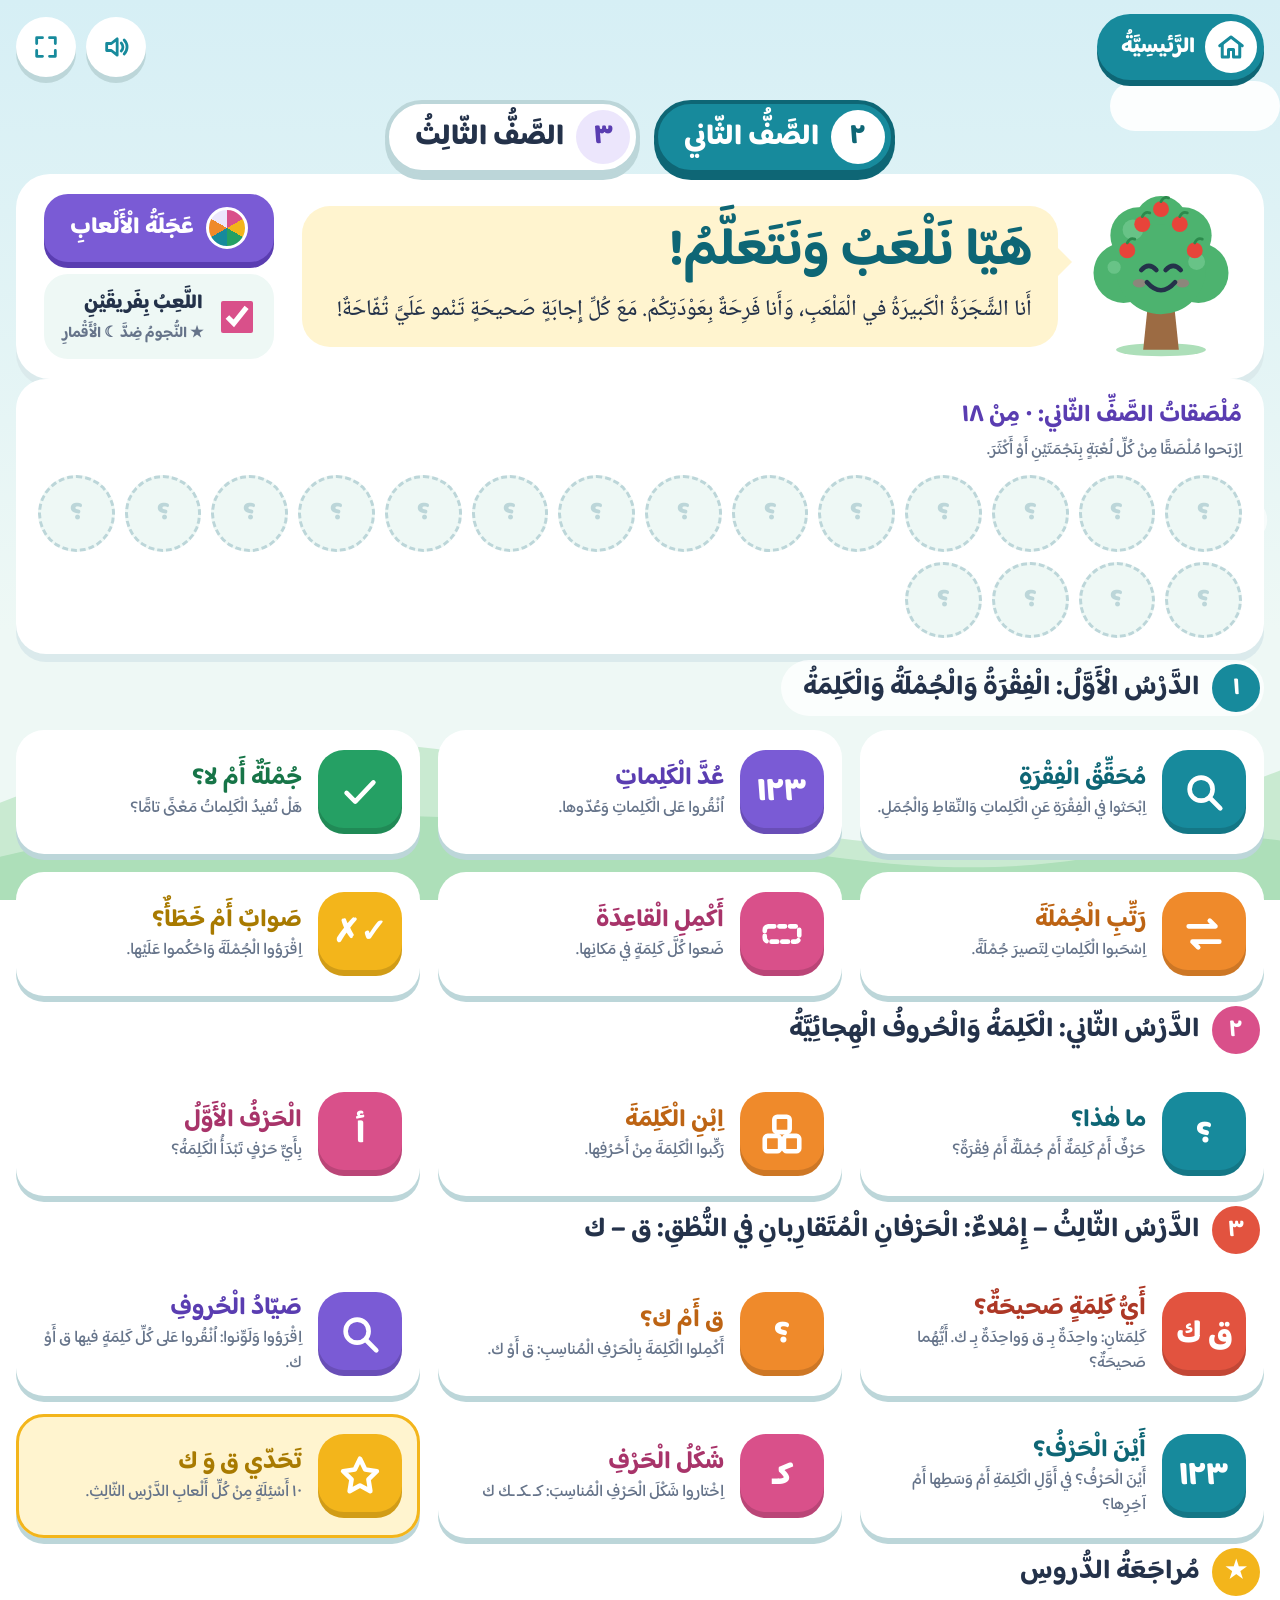
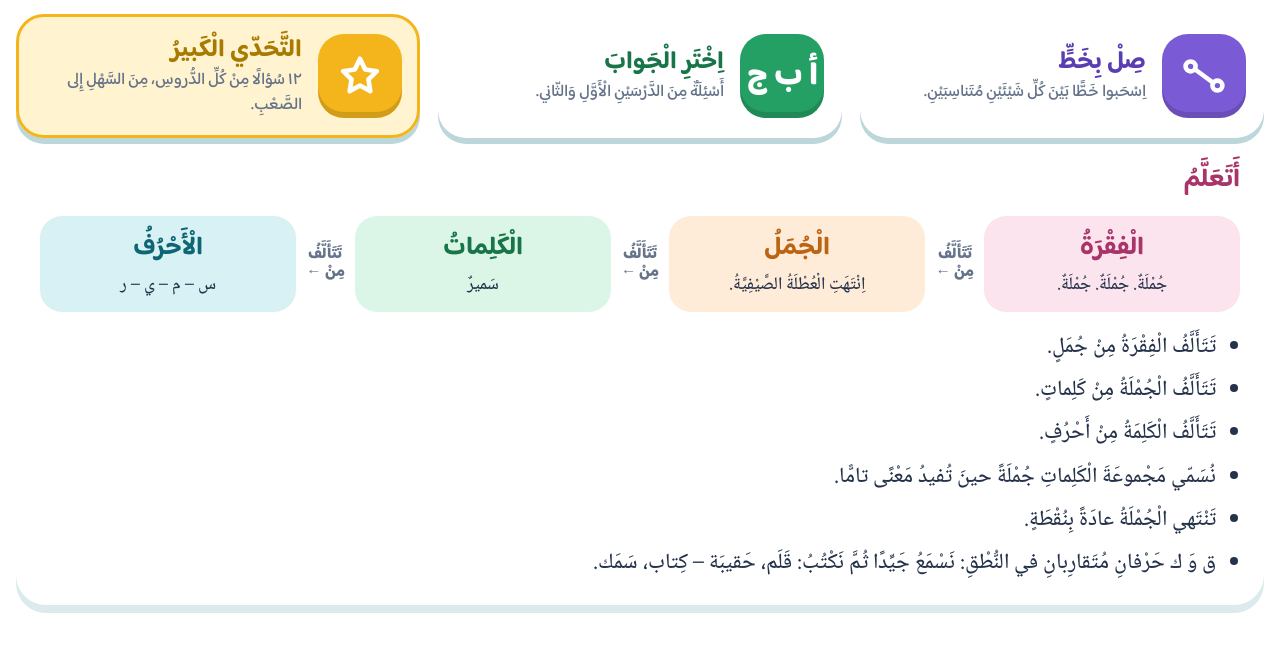
==== commit 495e7e8f: "Add 3rd-grade class with masculine/feminine lesson and the rooster story The home page now has a cla" ====
--- a/arabic-game/index.html
+++ b/arabic-game/index.html
@@ -4,9 +4,9 @@
 <meta charset="UTF-8">
 <meta name="viewport" content="width=device-width, initial-scale=1.0, viewport-fit=cover">
 <meta name="google" content="notranslate">
-<meta name="description" content="ألعاب للصف الثاني على السبورة الذكية: الفقرة والجملة والكلمة، والحروف الهجائية.">
+<meta name="description" content="ألعاب للصفين الثاني والثالث على السبورة الذكية: الفقرة والجملة والكلمة، الحروف الهجائية، ق و ك، المذكر والمؤنث.">
 <meta property="og:title" content="هيّا نلعب! الفقرة والجملة والكلمة">
-<meta property="og:description" content="ألعاب ممتعة لدرس الفقرة والجملة والكلمة والحروف الهجائية – للصف الثاني.">
+<meta property="og:description" content="ألعاب ممتعة لدروس العربية – للصف الثاني والصف الثالث.">
 <meta property="og:type" content="website">
 <meta name="theme-color" content="#178a9c">
 <link rel="icon" href="icon.svg" type="image/svg+xml">
@@ -18,7 +18,7 @@
   if (b) b.textContent = "حَدَثَتْ مُشْكِلَةٌ في الْمُتَصَفِّحِ. صَوِّروا هٰذِهِ الرِّسالَةَ: " + msg + " (" + line + ")";
 };
 </script>
-<title>هيّا نلعب: الفقرة والجملة والكلمة</title>
+<title>هيّا نلعب: دروس العربية</title>
 <style>
 @font-face {
   font-family: 'Baloo Bhaijaan 2';
@@ -315,6 +315,18 @@
 .slot .tile{background:var(--card);border-color:var(--teal);--sh:var(--teal-d)}
 .tile.ok{background:var(--green-s)!important;border-color:var(--green)!important}
 .tile.no{background:var(--red-s)!important;border-color:var(--red)!important}
+/* story puzzle: pieces stack in numbered rows */
+.slots.vert{flex-direction:column;align-items:stretch;flex-wrap:nowrap}
+.slots.vert .slot{display:flex;align-items:center;gap:12px;width:100%;min-height:70px;padding:6px 10px;border-color:var(--orange);text-align:start}
+.slots.vert .slot.f{border-color:transparent;padding:0}
+.sn{flex:none;width:46px;height:46px;border-radius:50%;display:grid;place-items:center;background:var(--orange);color:#fff;font-family:var(--ui);font-weight:800;font-size:1.5rem}
+.vert .tile{flex:1 1 auto;width:100%;text-align:start;font-size:1.75rem;font-size:clamp(1.15rem,2.2vw,1.75rem);line-height:1.9;padding:6px 18px}
+.bank.vert{flex-direction:column;align-items:stretch}
+.storybox{background:var(--card);border-radius:24px;padding:12px 20px;box-shadow:0 6px 0 var(--line)}
+.storybox summary{cursor:pointer;font-weight:800;font-size:1.4rem;color:var(--orange-d)}
+.storybox h3{margin:10px 0 0;text-align:center;font-size:1.8rem;color:var(--teal-d)}
+.storybox p{font-family:var(--txt);font-size:1.7rem;font-size:clamp(1.2rem,2.2vw,1.7rem);line-height:2.1;margin:10px 0}
+.storybox .by{text-align:end;font-family:var(--ui);font-weight:800;color:var(--muted)}
 .rule{font-family:var(--txt);font-weight:700;font-size:2.7rem;font-size:clamp(1.6rem,3.2vw,2.7rem);line-height:2.3;background:var(--bg);border-radius:24px;padding:16px 24px;margin:0;text-align:center;text-wrap:balance}
 .blank{display:inline-block;min-width:4.5em;min-height:1.4em;border-bottom:5px dashed var(--line-d);margin-inline:6px;padding:0 10px;line-height:1.5;vertical-align:baseline;color:var(--green-d)}
 .blank.now{border-color:var(--pink);background:var(--pink-s);border-radius:12px 12px 0 0}
@@ -438,8 +450,40 @@
 @media (prefers-reduced-motion:reduce){*{animation:none!important;transition:none!important}}
 #fx{position:fixed;top:0;right:0;bottom:0;left:0;inset:0;pointer-events:none;z-index:50;width:100%;height:100%}
 
+/* class switch and the 3rd-grade games */
+.classes{display:flex;flex-wrap:wrap;justify-content:center;gap:14px}
+.clsb{display:flex;align-items:center;gap:12px;background:var(--card);border:4px solid var(--line-d);border-radius:999px;padding-block:6px;padding-right:6px;padding-left:26px;padding-inline:6px 26px;font-weight:800;font-size:1.8rem;font-size:clamp(1.3rem,2.6vw,1.8rem);min-height:70px}
+.clsb .cn{width:54px;height:54px;flex:none;border-radius:50%;display:grid;place-items:center;background:var(--cs);color:var(--cd);font-size:1.7rem}
+.clsb:hover{border-color:var(--c)}
+.clsb.on{background:var(--c);border-color:var(--cd);color:#fff;--sh:var(--cd)}
+.clsb.on .cn{background:#fff;color:var(--cd)}
+.legend{display:flex;flex-wrap:wrap;justify-content:center;gap:10px}
+.lg{border-radius:999px;padding:2px 16px;font-weight:800;font-size:1.15rem;background:var(--cs);color:var(--cd);border:3px solid var(--c)}
+.tk.nn{cursor:default}
+.tk.nh{background:var(--orange-s);border-color:var(--orange)}
+.tk.na{background:var(--sun-s);border-color:var(--sun)}
+.tk.nt{background:var(--green-s);border-color:var(--green)}
+.mft{display:grid;grid-template-columns:repeat(3,1fr);gap:14px}
+.mfcol{display:flex;flex-direction:column;gap:10px;background:var(--cs);border-radius:24px;padding:10px}
+.mfcol h4{margin:0;text-align:center;font-size:1.7rem;font-size:clamp(1.2rem,2.3vw,1.7rem);color:var(--cd)}
+.mfrow{display:grid;grid-template-columns:1fr 1fr;gap:10px}
+.mfb{background:var(--card);border:3px solid var(--line-d);border-radius:18px;min-height:84px;padding:6px;font-weight:800;font-size:1.7rem;font-size:clamp(1.15rem,2.2vw,1.7rem);color:var(--cd)}
+.mfb:hover:not(:disabled){border-color:var(--c)}
+.mfb:disabled{cursor:default}
+.mfb.ok{background:var(--green);border-color:var(--green);color:#fff;--sh:var(--green-d)}
+.mfb.no{background:var(--red-s);border-color:var(--red);color:var(--red-d);--sh:var(--red)}
+.mfcard .emo,.statement .emo{font-size:1.1em}
+.tfb.mm{background:var(--teal);--sh:var(--teal-d)} .tfb.ff{background:var(--pink);--sh:var(--pink-d)}
+.copts{display:flex;flex-direction:column;gap:14px}
+.opt.copt{min-height:0;font-size:2.1rem;font-size:clamp(1.3rem,2.6vw,2.1rem)}
+.chg{color:var(--pink-d);background:var(--pink-s);border-radius:10px;padding:0 6px}
+.opt.ok .chg{background:rgba(255,255,255,.28);color:#fff}
+.csrc{font-size:2.5rem;font-size:clamp(1.5rem,3vw,2.5rem)}
+
 @media (max-width:700px){
   .home .lbl{display:none}
+  .mft{grid-template-columns:1fr}
+  .clsb{padding-right:6px;padding-left:18px;padding-inline:6px 18px}
   .home{padding-right:7px;padding-left:7px;padding-inline:7px}
   .hero .mascot{width:110px}
   .bubble::before{display:none}
@@ -520,7 +564,16 @@
   rules: { n: "مِمَّ يَتَأَلَّفُ كُلُّ شَيْءٍ؟", r: "الْفِقْرَةُ ← جُمَلٌ، الْجُمْلَةُ ← كَلِماتٌ، الْكَلِمَةُ ← أَحْرُفٌ." },
   qk:    { n: "ق أَمْ ك؟", r: "ق وَ ك مُتَقارِبانِ في النُّطْقِ: نَسْمَعُ جَيِّدًا وَنَكْتُبُ: قَلَم، حَقيبَة، رِفاق – كِتاب، سَمَك، كَلام." },
   qkpos: { n: "مَكانُ الْحَرْفِ وَشَكْلُهُ", r: "يَتَغَيَّرُ شَكْلُ الْحَرْفِ حَسَبَ مَكانِهِ: كـ في الْأَوَّلِ، ـكـ في الْوَسَطِ، ـك أَوْ ك في الْآخِرِ." },
-  read:  { n: "فَهْمُ الْفِقْرَةِ", r: "نَقْرَأُ الْفِقْرَةَ بِانْتِباهٍ قَبْلَ أَنْ نُجيبَ." }
+  read:  { n: "فَهْمُ الْفِقْرَةِ", r: "نَقْرَأُ الْفِقْرَةَ بِانْتِباهٍ قَبْلَ أَنْ نُجيبَ." },
+  mfn:   { n: "الِاسْمُ", r: "الِاسْمُ يَدُلُّ عَلى إِنْسانٍ (الرّاعي)، أَوْ حَيَوانٍ (الْبَقَرَةُ)، أَوْ شَيْءٍ (الشَّجَرَةُ)." },
+  mfg:   { n: "الْمُذَكَّرُ وَالْمُؤَنَّثُ", r: "نُجَرِّبُ: هٰذا الرّاعي ← مُذَكَّرٌ. هٰذِهِ الْفَلّاحَةُ ← مُؤَنَّثٌ. كَثيرٌ مِنَ الْأَسْماءِ الْمُؤَنَّثَةِ تَنْتَهي بِـ ة، وَبَعْضُها بِلا ة: الشَّمْسُ، الرّيحُ، السَّماءُ." },
+  mfdem: { n: "هٰذا وَهٰذِهِ", r: "نَقولُ «هٰذا» لِلْمُذَكَّرِ: هٰذا الْكَلْبُ. وَنَقولُ «هٰذِهِ» لِلْمُؤَنَّثِ: هٰذِهِ الشَّمْسُ." },
+  mfpair:{ n: "الْمُذَكَّرُ وَمُؤَنَّثُهُ", r: "بَعْضُ الْحَيَواناتِ لِمُؤَنَّثِها اسْمٌ آخَرُ: الْجَمَلُ ← النّاقَةُ، الدّيكُ ← الدَّجاجَةُ، الْأَسَدُ ← اللَّبُؤَةُ، الْحِصانُ ← الْفَرَسُ." },
+  txt:   { n: "فَهْمُ النَّصِّ", r: "نَعودُ إِلى النَّصِّ وَنَقْرَأُ بِانْتِباهٍ: طارِقٌ يَسْمَعُ الْأَصْواتَ، الدّيكُ يُدافِعُ عَنِ الدَّجاجاتِ، طارِقٌ يَضْرِبُ الثَّعْلَبَ، الْخُمُّ يَهْدَأُ." },
+  txtseq:{ n: "تَرْتيبُ الْقِصَّةِ", r: "ماذا حَدَثَ أَوَّلًا؟ الْبِدايَةُ: الْأَصْواتُ الْغَريبَةُ. الْوَسَطُ: الدّيكُ يُحارِبُ الثَّعْلَبَ وَطارِقٌ يَضْرِبُهُ. النِّهايَةُ: هَدَأَ الْخُمُّ." },
+  txtw:  { n: "مَعاني الْكَلِماتِ", r: "الْخُمُّ: بَيْتُ الدَّجاجِ. النَّقيقُ: صَوْتُ الدَّجاجِ. يَجْري: يَحْدُثُ. يَقْفِزُ: يَنُطُّ. يَعودُ: يَرْجِعُ. تَحومُ: تَلْتَفُّ." },
+  txts:  { n: "جُمَلُ النَّصِّ", r: "نُرَتِّبُ الْكَلِماتِ كَما في النَّصِّ حَتّى تُفيدَ الْجُمْلَةُ مَعْنًى تامًّا." },
+  mfconv:{ n: "تَحْويلُ الْجُمْلَةِ", r: "حينَ نُحَوِّلُ الْجُمْلَةَ نُغَيِّرُ كُلَّ ما يَلْزَمُ: هٰذا الْعامِلُ ماهِرٌ ← هٰذِهِ الْعامِلَةُ ماهِرَةٌ." }
 };
 
 var MCQ = mk("mcq", [
@@ -730,6 +783,150 @@
 function paintLetter(w, L) { return esc(w).replace(new RegExp(L + "[\u064B-\u0652]*", "g"), function (m) { return '<span class="lq">' + m + "</span>"; }); }
 function qkPos(d) { return d.charAt(0) === "؟" ? "أَوَّلِ" : d.charAt(d.length - 1) === "؟" ? "آخِرِ" : "وَسَطِ"; }
 
+/* ===== الصف الثالث – قواعد: المذكَّر والمؤنَّث (worksheet, Nadine Farhat, December 2025) ===== */
+var CATN = { h: "اسْمُ إِنْسانٍ", a: "اسْمُ حَيَوانٍ", t: "اسْمُ شَيْءٍ" };
+var CATC = { h: "orange", a: "sun", t: "green" };
+var GN = { m: "مُذَكَّرٌ", f: "مُؤَنَّثٌ" };
+/* [noun, category, gender, picture]; الْفَرَسُ is left out of these because the sheet uses it both ways */
+var NOUNS = [
+  ["الرّاعي", "h", "m"], ["رَجُلٌ", "h", "m", "👨"], ["الطَّبيبُ", "h", "m"], ["الْعامِلُ", "h", "m"], ["الْفَتى", "h", "m", "👦"], ["الْمُعَلِّمُ", "h", "m"], ["الْفَلّاحُ", "h", "m"], ["أَخي", "h", "m", "👦"],
+  ["الْفَلّاحَةُ", "h", "f"], ["الْأُمُّ", "h", "f", "👩"], ["امْرَأَةٌ", "h", "f", "👩"], ["جَدَّتي", "h", "f", "👵"], ["صَديقَتي", "h", "f", "👧"], ["الْفَتاةُ", "h", "f", "👧"],
+  ["التَّيْسُ", "a", "m", "🐐"], ["الدّيكُ", "a", "m", "🐓"], ["الْكَلْبُ", "a", "m", "🐕"], ["الْعُصْفورُ", "a", "m", "🐦"], ["الْأَسَدُ", "a", "m", "🦁"], ["الْحِصانُ", "a", "m", "🐎"], ["الْجَمَلُ", "a", "m", "🐪"], ["الثَّوْرُ", "a", "m", "🐂"], ["الْخَروفُ", "a", "m", "🐑"],
+  ["الْبَقَرَةُ", "a", "f", "🐄"], ["النّاقَةُ", "a", "f", "🐪"], ["الْهِرَّةُ", "a", "f", "🐱"], ["الدَّجاجَةُ", "a", "f", "🐔"], ["اللَّبُؤَةُ", "a", "f", "🦁"], ["السُّلْحَفاةُ", "a", "f", "🐢"], ["الْعَنْزَةُ", "a", "f", "🐐"], ["النَّعْجَةُ", "a", "f", "🐑"],
+  ["الطَّريقُ", "t", "m"], ["الْكِتابُ", "t", "m", "📖"], ["الْقَلَمُ", "t", "m", "✏️"], ["الْبَيْتُ", "t", "m", "🏠"], ["الدَّرْسُ", "t", "m"],
+  ["الْمَزْرَعَةُ", "t", "f"], ["الْحَديقَةُ", "t", "f"], ["تُفّاحَةٌ", "t", "f", "🍎"], ["الشَّجَرَةُ", "t", "f", "🌳"], ["الرّيحُ", "t", "f"], ["الشَّمْسُ", "t", "f", "☀️"], ["اللَّيْلَةُ", "t", "f", "🌙"], ["السَّماءُ", "t", "f"], ["الْغَيْمَةُ", "t", "f", "☁️"], ["الْحِكايَةُ", "t", "f"]
+].map(function (x) { return { w: x[0], c: x[1], g: x[2], e: x[3] || "" }; });
+function noTa(w) { return bare(w).indexOf("ة") === -1; }
+function demOf(g) { return g === "m" ? "هٰذا" : "هٰذِهِ"; }
+function genWhy(w, g) {
+  return "نَقولُ: " + demOf(g) + " " + w + "، فَـ«" + w + "» " + GN[g] + "." + (g === "f" && noTa(w) ? " إِنَّهُ مُؤَنَّثٌ وَلَيْسَ في آخِرِهِ ة!" : "");
+}
+function sortItems() {
+  var out = [];
+  ["h", "a", "t"].forEach(function (c) { ["m", "f"].forEach(function (g) { out.push(pick(NOUNS.filter(function (n) { return n.c === c && n.g === g; }))); }); });
+  var rest = shuffle(NOUNS.filter(function (n) { return out.indexOf(n) === -1; })).slice(0, 4);
+  return shuffle(out.concat(rest)).map(function (n) { return { t: "sortn", k: "mfg", n: n }; });
+}
+function genItems(per) {
+  var fem = NOUNS.filter(function (n) { return n.g === "f"; });
+  var f = take(fem.filter(function (n) { return noTa(n.w); }), 1).concat(take(fem.filter(function (n) { return !noTa(n.w); }), per - 1));
+  return shuffle(f.concat(take(NOUNS.filter(function (n) { return n.g === "m"; }), per))).map(function (n) { return { t: "mfg", k: "mfg", n: n }; });
+}
+/* exercise 3 first, then phrases from exercises 4–5 and the lesson's nouns */
+var HDH = [
+  ["الطَّبيبُ الْماهِرُ", "m"], ["الْعُصْفورُ الْمُغَرِّدُ", "m"], ["الرّيحُ الْبارِدَةُ", "f"], ["الشَّمْسُ السّاطِعَةُ", "f"], ["الْأَسَدُ الْمُفْتَرِسُ", "m"],
+  ["اللَّيْلَةُ السَّوْداءُ", "f"], ["السَّماءُ الصّافِيَةُ", "f"], ["الْغَيْمَةُ الْبَيْضاءُ", "f"], ["الْكَلْبُ الْوَفِيُّ", "m"],
+  ["الْفَلّاحُ النَّشيطُ", "m"], ["الْفَتاةُ الْمُهَذَّبَةُ", "f"], ["صَديقَتي الْعَزيزَةُ", "f"], ["أَخي الشُّجاعُ", "m"], ["الْعامِلُ", "m"], ["الْمُعَلِّمُ", "m"], ["الْأُمُّ", "f"],
+  ["الْبَقَرَةُ", "f"], ["التَّيْسُ", "m"], ["الْحَديقَةُ", "f"], ["الطَّريقُ", "m"], ["الْفَلّاحَةُ", "f"], ["الرّاعي", "m"]
+].map(function (x) { return { t: "hdh", k: "mfdem", s: x[0], g: x[1] }; });
+function hdhItems(per) { return shuffle(take(HDH.filter(function (x) { return x.g === "m"; }), per).concat(take(HDH.filter(function (x) { return x.g === "f"; }), per))); }
+/* exercise 2: [feminine, masculine, picture] */
+var PAIRS = [
+  ["الْبَقَرَةُ", "الثَّوْرُ", "🐄"], ["السُّلْحَفاةُ", "الْغَيْلَمُ", "🐢"], ["النّاقَةُ", "الْجَمَلُ", "🐪"], ["الْهِرَّةُ", "الْهِرُّ", "🐱"],
+  ["الْكَلْبَةُ", "الْكَلْبُ", "🐕"], ["اللَّبُؤَةُ", "الْأَسَدُ", "🦁"], ["النَّعْجَةُ", "الْخَروفُ", "🐑"], ["الْعُصْفورَةُ", "الْعُصْفورُ", "🐦"],
+  ["الدَّجاجَةُ", "الدّيكُ", "🐔"], ["الْعَنْزَةُ", "التَّيْسُ", "🐐"], ["الْفَرَسُ", "الْحِصانُ", "🐎"], ["الْأَتانُ", "الْحِمارُ", ""]
+];
+function pairMatchItems() {
+  var p = shuffle(PAIRS), r = [];
+  for (var i = 0; i < 3; i++) r.push({ t: "match", k: "mfpair", hint: "صِلوا كُلَّ اسْمٍ مُؤَنَّثٍ بِمُذَكَّرِهِ.", pairs: p.slice(i * 4, i * 4 + 4).map(function (x) { return [x[0], x[1]]; }) });
+  return r;
+}
+function whoItems(n) {
+  return take(PAIRS, n).map(function (x) {
+    var toF = Math.random() < 0.5, from = toF ? x[1] : x[0], to = toF ? x[0] : x[1], col = toF ? 0 : 1;
+    var wrong = take(PAIRS.filter(function (y) { return y !== x; }), 2).map(function (y) { return y[col]; });
+    return { t: "mfwho", k: "mfpair", big: true,
+      q: (x[2] ? '<span class="emo" style="margin-inline-end:10px">' + x[2] + "</span>" : "") + "ما " + (toF ? "مُؤَنَّثُ" : "مُذَكَّرُ") + ' كَلِمَةِ <span class="say">«' + from + "»</span>؟",
+      o: [to].concat(wrong), a: 0, why: (toF ? "مُؤَنَّثُ" : "مُذَكَّرُ") + " «" + from + "» هُوَ «" + to + "»." };
+  });
+}
+/* the sheet's paragraph (exercise 1) and sentences from exercises 4–5; [word|h/a/t] marks a noun */
+var NPARA = [
+  { tag: "الْفِقْرَةُ", s: "عادَ [الرّاعي|h] [بِالْبَقَرَةِ|a] [وَالتَّيْسِ|a] [وَالدّيكِ|a] إِلى [الْمَزْرَعَةِ|t] فَتَبِعَهُمُ [الْكَلْبُ|a]." },
+  { tag: "الْفِقْرَةُ", s: "وَخَرَجَتِ [الْفَلّاحَةُ|h] إِلى [الْحَديقَةِ|t] لِتَقْطِفَ [تُفّاحَةً|t] عَنِ [الشَّجَرَةِ|t]" },
+  { tag: "الْفِقْرَةُ", s: "فَنَظَرَتْ نَحْوَ [الطَّريقِ|t] فَرَأَتْ [رَجُلًا|h] يَمْتَطي [فَرَسًا|a] أَبْيَضَ." }
+];
+var NMORE = [
+  { tag: "جُمْلَةٌ", s: "اِشْتَرى هٰذا [الْفَتى|h] [هِرًّا|a] أَسْوَدَ." },
+  { tag: "جُمْلَةٌ", s: "قَصَّتْ عَلَيْنا [جَدَّتي|h] [حِكايَةَ|t] [الْحِصانِ|a] الْأَبْيَضِ." },
+  { tag: "جُمْلَةٌ", s: "هٰذِهِ [صَديقَتي|h] الْعَزيزَةُ تَخافُ مِنَ [الْكَلْبِ|a]." },
+  { tag: "جُمْلَةٌ", s: "هٰذِهِ [الْأُمُّ|h] [امْرَأَةٌ|h] حَنونٌ تُدافِعُ عَنْ [أَوْلادِها|h]." }
+];
+function nounItems() { return NPARA.concat(take(NMORE, 2)).map(function (x) { return { t: "nouns", k: "mfn", tag: x.tag, s: x.s }; }); }
+/* exercises 4 and 5: the right change, and two that forget something */
+var CONV = mk("conv", [
+  { d: "f", s: "هٰذا الْعامِلُ مُوَظَّفٌ ماهِرٌ.", o: ["هٰذِهِ الْعامِلَةُ مُوَظَّفَةٌ ماهِرَةٌ.", "هٰذا الْعامِلَةُ مُوَظَّفَةٌ ماهِرَةٌ.", "هٰذِهِ الْعامِلَةُ مُوَظَّفٌ ماهِرٌ."] },
+  { d: "f", s: "اِشْتَرى هٰذا الْفَتى هِرًّا أَسْوَدَ.", o: ["اِشْتَرَتْ هٰذِهِ الْفَتاةُ هِرَّةً سَوْداءَ.", "اِشْتَرى هٰذِهِ الْفَتاةُ هِرَّةً سَوْداءَ.", "اِشْتَرَتْ هٰذِهِ الْفَتاةُ هِرَّةً أَسْوَدَ."] },
+  { d: "f", s: "هٰذا الْمُعَلِّمُ يُشَجِّعُ الْمُجْتَهِدَ في دُروسِهِ.", o: ["هٰذِهِ الْمُعَلِّمَةُ تُشَجِّعُ الْمُجْتَهِدَةَ في دُروسِها.", "هٰذِهِ الْمُعَلِّمَةُ يُشَجِّعُ الْمُجْتَهِدَةَ في دُروسِها.", "هٰذِهِ الْمُعَلِّمَةُ تُشَجِّعُ الْمُجْتَهِدَةَ في دُروسِهِ."] },
+  { d: "f", s: "هٰذا أَخي الشُّجاعُ.", o: ["هٰذِهِ أُخْتي الشُّجاعَةُ.", "هٰذا أُخْتي الشُّجاعَةُ.", "هٰذِهِ أُخْتي الشُّجاعُ."] },
+  { d: "f", s: "هٰذا الْأَسَدُ مُفْتَرِسٌ.", o: ["هٰذِهِ اللَّبُؤَةُ مُفْتَرِسَةٌ.", "هٰذا اللَّبُؤَةُ مُفْتَرِسٌ.", "هٰذِهِ اللَّبُؤَةُ مُفْتَرِسٌ."], note: "مُؤَنَّثُ الْأَسَدِ هُوَ اللَّبُؤَةُ." },
+  { d: "f", s: "هٰذا الْفَلّاحُ النَّشيطُ اِسْتَيْقَظَ باكِرًا.", o: ["هٰذِهِ الْفَلّاحَةُ النَّشيطَةُ اِسْتَيْقَظَتْ باكِرًا.", "هٰذِهِ الْفَلّاحَةُ النَّشيطَةُ اِسْتَيْقَظَ باكِرًا.", "هٰذِهِ الْفَلّاحَةُ النَّشيطَةُ اِسْتَيْقَظَتْ باكِرَةً."], note: "«باكِرًا» لا تَتَغَيَّرُ." },
+  { d: "m", s: "هٰذِهِ الْأُمُّ امْرَأَةٌ حَنونٌ تُدافِعُ عَنْ أَوْلادِها.", o: ["هٰذا الْأَبُ رَجُلٌ حَنونٌ يُدافِعُ عَنْ أَوْلادِهِ.", "هٰذا الْأَبُ رَجُلٌ حَنونٌ تُدافِعُ عَنْ أَوْلادِها.", "هٰذا الْأَبُ امْرَأَةٌ حَنونٌ يُدافِعُ عَنْ أَوْلادِهِ."], note: "«حَنونٌ» تَبْقى كَما هِيَ: امْرَأَةٌ حَنونٌ، رَجُلٌ حَنونٌ." },
+  { d: "m", s: "قَصَّتْ عَلَيْنا جَدَّتي حِكايَةَ الْحِصانِ الْأَبْيَضِ.", o: ["قَصَّ عَلَيْنا جَدّي حِكايَةَ الْحِصانِ الْأَبْيَضِ.", "قَصَّتْ عَلَيْنا جَدّي حِكايَةَ الْحِصانِ الْأَبْيَضِ.", "قَصَّ عَلَيْنا جَدّي حِكايَةَ الْفَرَسِ الْبَيْضاءِ."], note: "نُغَيِّرُ ما يَدُلُّ عَلى الْجَدَّةِ فَقَطْ، وَالْحِكايَةُ تَبْقى كَما هِيَ." },
+  { d: "m", s: "هٰذِهِ صَديقَتي الْعَزيزَةُ تَخافُ مِنَ الْكَلْبِ.", o: ["هٰذا صَديقي الْعَزيزُ يَخافُ مِنَ الْكَلْبِ.", "هٰذا صَديقي الْعَزيزُ تَخافُ مِنَ الْكَلْبِ.", "هٰذا صَديقي الْعَزيزُ يَخافُ مِنَ الْكَلْبَةِ."], note: "«الْكَلْبِ» يَبْقى كَما هُوَ." },
+  { d: "m", s: "نَجَحَتْ هٰذِهِ الْفَتاةُ الْمُهَذَّبَةُ.", o: ["نَجَحَ هٰذا الْفَتى الْمُهَذَّبُ.", "نَجَحَتْ هٰذا الْفَتى الْمُهَذَّبُ.", "نَجَحَ هٰذا الْفَتاةُ الْمُهَذَّبَةُ."] }
+].map(function (x) { x.k = "mfconv"; return x; }));
+
+/* ===== الصف الثالث – نَصّ: الدّيكُ الشُّجاعُ (Kamal Al-Shartouni), three paragraphs ===== */
+var RD = [
+  "في إِحْدى اللَّيالي، سَمِعَ طارِقٌ أَصْواتًا غَريبَةً تَصْدُرُ مِنْ خُمِّ الدَّجاجِ. كانَتْ هٰذِهِ الْأَصْواتُ صُراخًا يُشْبِهُ نَقيقَ الدَّجاجِ مَمْزوجًا بِصِياحِ الدّيكِ وَبِعُواءِ حَيَوانٍ مُتَوَحِّشٍ.",
+  "حَمَلَ طارِقٌ الْعَصا وَالْمِصْباحَ الْكَهْرَبائِيَّ وَخَرَجَ إِلى الْخُمِّ لِيَرى ما يَجْري. يا لَهُ مِنْ مَنْظَرٍ مُؤَثِّرٍ! اَلدّيكُ يَقْفِزُ عَلى ثَعْلَبٍ. يَنْقُرُهُ ثُمَّ يَهْرُبُ. ثُمَّ يَعودُ ثانِيَةً وَثالِثَةً. وَالدَّجاجاتُ تَجَمَّعَتْ في آخِرِ الْخُمِّ خائِفَةً. كانَتْ تَحْمي الصّيصانَ تَحْتَ أَجْنِحَتِها وَتَصْرُخُ صُراخًا غَريبًا. ضَرَبَ طارِقٌ الثَّعْلَبَ بِالْعَصا فَهَرَبَ في الْحالِ.",
+  "هَدَأَ الْخُمُّ وَراحَتِ الدَّجاجاتُ تَحومُ حَوْلَ الدّيكِ كَأَنَّها تَشْكُرُهُ."
+];
+PTXT.d1 = RD[0]; PTXT.d2 = RD[1]; PTXT.d3 = RD[2];
+PNAME.d1 = "الْفِقْرَةُ الْأولى"; PNAME.d2 = "الْفِقْرَةُ الثّانِيَةُ"; PNAME.d3 = "الْفِقْرَةُ الثّالِثَةُ";
+/* the puzzle: put the pieces of the story in order */
+var STORY = mk("order", [
+  { parts: RD, prompt: "يَتَأَلَّفُ النَّصُّ مِنْ ثَلاثِ فِقْراتٍ. رَتِّبوا الْفِقْراتِ: الْبِدايَةُ، ثُمَّ الْوَسَطُ، ثُمَّ النِّهايَةُ.", why: "الْبِدايَةُ: سَمِعَ طارِقٌ أَصْواتًا غَريبَةً. الْوَسَطُ: الدّيكُ وَالثَّعْلَبُ. النِّهايَةُ: هَدَأَ الْخُمُّ." },
+  { parts: ["سَمِعَ طارِقٌ أَصْواتًا غَريبَةً تَصْدُرُ مِنْ خُمِّ الدَّجاجِ.", "حَمَلَ طارِقٌ الْعَصا وَالْمِصْباحَ الْكَهْرَبائِيَّ وَخَرَجَ إِلى الْخُمِّ.", "اَلدّيكُ يَقْفِزُ عَلى ثَعْلَبٍ.", "ضَرَبَ طارِقٌ الثَّعْلَبَ بِالْعَصا فَهَرَبَ في الْحالِ.", "هَدَأَ الْخُمُّ وَراحَتِ الدَّجاجاتُ تَحومُ حَوْلَ الدّيكِ."],
+    prompt: "ماذا حَدَثَ أَوَّلًا؟ رَتِّبوا أَحْداثَ الْقِصَّةِ.", why: "هٰكَذا حَدَثَتِ الْقِصَّةُ مِنْ أَوَّلِها إِلى آخِرِها." },
+  { parts: ["اَلدّيكُ يَقْفِزُ عَلى ثَعْلَبٍ.", "يَنْقُرُهُ.", "ثُمَّ يَهْرُبُ.", "ثُمَّ يَعودُ ثانِيَةً وَثالِثَةً."],
+    prompt: "ماذا فَعَلَ الدّيكُ الشُّجاعُ؟ رَتِّبوا ما فَعَلَهُ.", why: "«اَلدّيكُ يَقْفِزُ عَلى ثَعْلَبٍ. يَنْقُرُهُ ثُمَّ يَهْرُبُ. ثُمَّ يَعودُ ثانِيَةً وَثالِثَةً.»" },
+  { parts: ["حَمَلَ طارِقٌ الْعَصا وَالْمِصْباحَ.", "خَرَجَ إِلى الْخُمِّ لِيَرى ما يَجْري.", "ضَرَبَ الثَّعْلَبَ بِالْعَصا."],
+    prompt: "ماذا فَعَلَ طارِقٌ؟ رَتِّبوا ما فَعَلَهُ.", why: "حَمَلَ طارِقٌ الْعَصا وَالْمِصْباحَ، ثُمَّ خَرَجَ إِلى الْخُمِّ، ثُمَّ ضَرَبَ الثَّعْلَبَ فَهَرَبَ." }
+].map(function (x) { x.k = "txtseq"; return x; }));
+var TXTORDER = mk("order", [
+  { s: "سَمِعَ طارِقٌ أَصْواتًا غَريبَةً", alt: ["طارِقٌ سَمِعَ أَصْواتًا غَريبَةً"] },
+  { s: "اَلدّيكُ يَقْفِزُ عَلى ثَعْلَبٍ", alt: ["يَقْفِزُ الدّيكُ عَلى ثَعْلَبٍ"] },
+  { s: "ضَرَبَ طارِقٌ الثَّعْلَبَ بِالْعَصا", alt: ["ضَرَبَ طارِقٌ بِالْعَصا الثَّعْلَبَ"] },
+  { s: "تَجَمَّعَتِ الدَّجاجاتُ في آخِرِ الْخُمِّ", alt: ["الدَّجاجاتُ تَجَمَّعَتْ في آخِرِ الْخُمِّ"] },
+  { s: "كانَتْ تَحْمي الصّيصانَ تَحْتَ أَجْنِحَتِها" },
+  { s: "خَرَجَ طارِقٌ إِلى الْخُمِّ لِيَرى ما يَجْري" },
+  { s: "راحَتِ الدَّجاجاتُ تَحومُ حَوْلَ الدّيكِ" },
+  { s: "هَرَبَ الثَّعْلَبُ في الْحالِ", alt: ["في الْحالِ هَرَبَ الثَّعْلَبُ"] }
+].map(function (x) { x.k = "txts"; return x; }));
+/* the meanings the teacher wrote above the words */
+var TXTW = [["الْخُمُّ", "بَيْتُ الدَّجاجِ"], ["نَقيقٌ", "صَوْتُ الدَّجاجِ"], ["يَجْري", "يَحْدُثُ"], ["يَقْفِزُ", "يَنُطُّ"], ["يَعودُ", "يَرْجِعُ"], ["تَحومُ", "تَلْتَفُّ"]];
+function txtwItems() {
+  var p = shuffle(TXTW), r = [];
+  for (var i = 0; i < 2; i++) r.push({ t: "match", k: "txtw", hint: "صِلوا كُلَّ كَلِمَةٍ مِنَ النَّصِّ بِمَعْناها.", pairs: p.slice(i * 3, i * 3 + 3) });
+  r.push({ t: "match", k: "txtw", hint: "صِلوا كُلَّ كَلِمَةٍ بِمَعْناها – كُلُّ الْكَلِماتِ!", pairs: shuffle(TXTW).slice(0, 4) });
+  return r;
+}
+var TXTTF = mk("tf", [
+  { ctx: "d1", s: "سَمِعَ طارِقٌ الْأَصْواتَ في إِحْدى اللَّيالي.", a: true, why: "«في إِحْدى اللَّيالي، سَمِعَ طارِقٌ أَصْواتًا غَريبَةً.»" },
+  { ctx: "d2", s: "خَرَجَ طارِقٌ إِلى الْخُمِّ لِيَرى ما يَجْري.", a: true, why: "حَمَلَ الْعَصا وَالْمِصْباحَ وَخَرَجَ لِيَرى ما يَجْري." },
+  { ctx: "d2", s: "هَرَبَ الدّيكُ وَلَمْ يَعُدْ.", a: false, why: "هَرَبَ الدّيكُ ثُمَّ عادَ ثانِيَةً وَثالِثَةً. إِنَّهُ شُجاعٌ!" },
+  { ctx: "d2", s: "كانَ الثَّعْلَبُ يَحْمي الصّيصانَ.", a: false, why: "الدَّجاجاتُ كانَتْ تَحْمي الصّيصانَ تَحْتَ أَجْنِحَتِها." },
+  { ctx: "d2", s: "كانَتِ الدَّجاجاتُ فَرِحَةً في آخِرِ الْخُمِّ.", a: false, why: "كانَتِ الدَّجاجاتُ خائِفَةً." },
+  { ctx: "d2", s: "ضَرَبَ طارِقٌ الثَّعْلَبَ بِالْعَصا.", a: true, why: "«ضَرَبَ طارِقٌ الثَّعْلَبَ بِالْعَصا فَهَرَبَ في الْحالِ.»" },
+  { ctx: "d3", s: "في النِّهايَةِ هَدَأَ الْخُمُّ.", a: true, why: "«هَدَأَ الْخُمُّ وَراحَتِ الدَّجاجاتُ تَحومُ حَوْلَ الدّيكِ.»" }
+].map(function (x) { x.k = "txt"; return x; }));
+var TXTMCQ = mk("mcq", [
+  { ctx: "d1", q: "مَنْ سَمِعَ الْأَصْواتَ الْغَريبَةَ؟", o: ["طارِقٌ", "الدّيكُ", "الثَّعْلَبُ"], a: 0, why: "«سَمِعَ طارِقٌ أَصْواتًا غَريبَةً.»" },
+  { ctx: "d1", q: "مِنْ أَيْنَ كانَتْ تَصْدُرُ الْأَصْواتُ؟", o: ["مِنْ خُمِّ الدَّجاجِ", "مِنَ الْبَيْتِ", "مِنَ الْمَدْرَسَةِ"], a: 0, why: "«أَصْواتًا غَريبَةً تَصْدُرُ مِنْ خُمِّ الدَّجاجِ.»" },
+  { ctx: "d2", q: "ماذا حَمَلَ طارِقٌ؟", o: ["الْعَصا وَالْمِصْباحَ الْكَهْرَبائِيَّ", "الْعَصا وَالْحَقيبَةَ", "الْمِصْباحَ وَالْكِتابَ"], a: 0, why: "«حَمَلَ طارِقٌ الْعَصا وَالْمِصْباحَ الْكَهْرَبائِيَّ.»" },
+  { ctx: "d2", q: "ماذا فَعَلَ الدّيكُ بِالثَّعْلَبِ؟", o: ["قَفَزَ عَلَيْهِ وَنَقَرَهُ", "هَرَبَ مِنْهُ وَلَمْ يَعُدْ", "نامَ في الْخُمِّ"], a: 0, why: "«اَلدّيكُ يَقْفِزُ عَلى ثَعْلَبٍ. يَنْقُرُهُ ثُمَّ يَهْرُبُ.»" },
+  { ctx: "d2", q: "أَيْنَ تَجَمَّعَتِ الدَّجاجاتُ؟", o: ["في آخِرِ الْخُمِّ", "خارِجَ الْخُمِّ", "حَوْلَ الثَّعْلَبِ"], a: 0, why: "«وَالدَّجاجاتُ تَجَمَّعَتْ في آخِرِ الْخُمِّ خائِفَةً.»" },
+  { ctx: "d2", q: "ماذا كانَتِ الدَّجاجاتُ تَحْمي تَحْتَ أَجْنِحَتِها؟", o: ["الصّيصانَ", "الدّيكَ", "الْمِصْباحَ"], a: 0, why: "«كانَتْ تَحْمي الصّيصانَ تَحْتَ أَجْنِحَتِها.»" },
+  { ctx: "d2", q: "لِماذا هَرَبَ الثَّعْلَبُ في الْحالِ؟", o: ["لِأَنَّ طارِقًا ضَرَبَهُ بِالْعَصا", "لِأَنَّ الدَّجاجاتِ نامَتْ", "لِأَنَّ الدّيكَ هَرَبَ"], a: 0, why: "«ضَرَبَ طارِقٌ الثَّعْلَبَ بِالْعَصا فَهَرَبَ في الْحالِ.»" },
+  { ctx: "d3", q: "لِماذا راحَتِ الدَّجاجاتُ تَحومُ حَوْلَ الدّيكِ؟", o: ["كَأَنَّها تَشْكُرُهُ", "لِأَنَّها خائِفَةٌ مِنْهُ", "لِأَنَّها جائِعَةٌ"], a: 0, why: "«راحَتِ الدَّجاجاتُ تَحومُ حَوْلَ الدّيكِ كَأَنَّها تَشْكُرُهُ.»" },
+  { q: "لِماذا نُسَمّي الدّيكَ شُجاعًا؟", o: ["لِأَنَّهُ دافَعَ عَنِ الدَّجاجاتِ أَمامَ الثَّعْلَبِ", "لِأَنَّهُ صاحَ في الصَّباحِ", "لِأَنَّهُ هَرَبَ مِنَ الثَّعْلَبِ"], a: 0, why: "قَفَزَ الدّيكُ عَلى الثَّعْلَبِ وَنَقَرَهُ وَعادَ مَرَّةً بَعْدَ مَرَّةٍ لِيَحْمِيَ الدَّجاجاتِ." },
+  { q: "مِمَّ يَتَأَلَّفُ نَصُّ «الدّيكُ الشُّجاعُ»؟", o: ["مِنْ ثَلاثِ فِقْراتٍ", "مِنْ فِقْرَتَيْنِ", "مِنْ خَمْسِ فِقْراتٍ"], a: 0, why: "يَتَأَلَّفُ هٰذا النَّصُّ مِنْ ثَلاثِ فِقْراتٍ: الْبِدايَةُ وَالْوَسَطُ وَالنِّهايَةُ." },
+  { q: "في النَّصِّ: ما مُؤَنَّثُ «الدّيكُ»؟", o: ["الدَّجاجَةُ", "الثَّعْلَبُ", "الْخُمُّ"], a: 0, why: "مُؤَنَّثُ الدّيكِ هُوَ الدَّجاجَةُ." }
+].map(function (x) { x.k = "txt"; return x; }));
+function txtqItems() { return take(TXTTF, 4).concat(take(TXTMCQ.slice(0, 8), 4), take(TXTMCQ.slice(8), 2)); }
+
 /* ================= icons ================= */
 function svg(p) { return '<svg viewBox="0 0 24 24" fill="none" stroke="currentColor" stroke-width="2.4" stroke-linecap="round" stroke-linejoin="round">' + p + "</svg>"; }
 var IC = {
@@ -745,7 +942,7 @@
 };
 
 /* ================= games ================= */
-var TNAME = { mcq: "اِخْتَرِ الْجَوابَ", tf: "صَوابٌ أَمْ خَطَأٌ؟", det: "مُحَقِّقُ الْفِقْرَةِ", count: "عُدَّ الْكَلِماتِ", isit: "جُمْلَةٌ أَمْ لا؟", order: "رَتِّبِ الْجُمْلَةَ", fill: "أَكْمِلِ الْقاعِدَةَ", what: "ما هٰذا؟", build: "اِبْنِ الْكَلِمَةَ", letter: "الْحَرْفُ الْأَوَّلُ", match: "صِلْ بِخَطٍّ", qkword: "أَيُّ كَلِمَةٍ صَحيحَةٌ؟", qkletter: "ق أَمْ ك؟", hunt: "صَيّادُ الْحُروفِ", pos: "أَيْنَ الْحَرْفُ؟", shape: "شَكْلُ الْحَرْفِ" };
+var TNAME = { mcq: "اِخْتَرِ الْجَوابَ", tf: "صَوابٌ أَمْ خَطَأٌ؟", det: "مُحَقِّقُ الْفِقْرَةِ", count: "عُدَّ الْكَلِماتِ", isit: "جُمْلَةٌ أَمْ لا؟", order: "رَتِّبِ الْجُمْلَةَ", fill: "أَكْمِلِ الْقاعِدَةَ", what: "ما هٰذا؟", build: "اِبْنِ الْكَلِمَةَ", letter: "الْحَرْفُ الْأَوَّلُ", match: "صِلْ بِخَطٍّ", qkword: "أَيُّ كَلِمَةٍ صَحيحَةٌ؟", qkletter: "ق أَمْ ك؟", hunt: "صَيّادُ الْحُروفِ", pos: "أَيْنَ الْحَرْفُ؟", shape: "شَكْلُ الْحَرْفِ", nouns: "أَيْنَ الْأَسْماءُ؟", sortn: "صَنِّفِ الِاسْمَ", mfg: "مُذَكَّرٌ أَمْ مُؤَنَّثٌ؟", hdh: "هٰذا أَمْ هٰذِهِ؟", mfwho: "مُذَكَّرُهُ وَمُؤَنَّثُهُ", conv: "حَوِّلِ الْجُمْلَةَ" };
 var GAMES = [
   { id: "det", les: 1, c: "teal", icon: IC.mag, wh: "🔍", st: "🦉", desc: "اِبْحَثوا في الْفِقْرَةِ عَنِ الْكَلِماتِ وَالنِّقاطِ وَالْجُمَلِ.", items: function () { return take(DET, 7); } },
   { id: "count", les: 1, c: "violet", icon: "١٢٣", wh: "🔢", st: "🐝", desc: "اُنْقُروا عَلى الْكَلِماتِ وَعُدّوها.", items: function () { return take(COUNT, 6); } },
@@ -766,7 +963,21 @@
   { id: "match", les: 3, c: "violet", icon: IC.link, wh: "🔗", st: "🐙", desc: "اِسْحَبوا خَطًّا بَيْنَ كُلِّ شَيْئَيْنِ مُتَناسِبَيْنِ.", items: matchItems },
   { id: "mcq", les: 3, c: "green", icon: "أ ب ج", wh: "🎯", st: "🦊", desc: "أَسْئِلَةٌ مِنَ الدَّرْسَيْنِ الْأَوَّلِ وَالثّاني.", items: function () { return take(MCQ, 10); } },
   { id: "big", les: 3, c: "sun", icon: IC.star, wh: "🏆", st: "🦁", special: true, title: "التَّحَدّي الْكَبيرُ", desc: "١٢ سُؤالًا مِنْ كُلِّ الدُّروسِ، مِنَ السَّهْلِ إِلى الصَّعْبِ.",
-    items: function () { return [].concat(take(LETTER, 1), whatItems(1).slice(0, 2), take(TF, 1), take(isitItems(), 1), take(MCQ, 1), take(QKWORD, 1), take(COUNT, 1), take(FILL, 1), take(DET, 1), take(BUILD, 1), take(ORDER, 1)); } }
+    items: function () { return [].concat(take(LETTER, 1), whatItems(1).slice(0, 2), take(TF, 1), take(isitItems(), 1), take(MCQ, 1), take(QKWORD, 1), take(COUNT, 1), take(FILL, 1), take(DET, 1), take(BUILD, 1), take(ORDER, 1)); } },
+  /* الصف الثالث */
+  { id: "nouns", les: 5, c: "orange", icon: IC.mag, wh: "📝", st: "🐞", desc: "أَضَعُ خَطًّا تَحْتَ الْأَسْماءِ: اُنْقُروا عَلى كُلِّ اسْمِ إِنْسانٍ أَوْ حَيَوانٍ أَوْ شَيْءٍ.", items: nounItems },
+  { id: "sortn", les: 5, c: "green", icon: IC.blocks, wh: "📦", st: "🐬", desc: "أَمْلَأُ الْجَدْوَلَ: إِنْسانٌ أَمْ حَيَوانٌ أَمْ شَيْءٌ؟ مُذَكَّرٌ أَمْ مُؤَنَّثٌ؟", items: sortItems },
+  { id: "mfg", les: 5, c: "teal", icon: "ة", wh: "👫", st: "🐣", desc: "هَلِ الِاسْمُ مُذَكَّرٌ أَمْ مُؤَنَّثٌ؟", items: function () { return genItems(4); } },
+  { id: "hdh", les: 5, c: "pink", icon: "هٰذا", wh: "👉", st: "🐹", desc: "أَمْلَأُ الْفَراغَ بِاسْمِ الْإِشارَةِ الْمُناسِبِ: هٰذا أَوْ هٰذِهِ.", items: function () { return hdhItems(4); } },
+  { id: "mfmatch", les: 5, c: "violet", icon: IC.link, wh: "💞", st: "🦄", title: "صِلِ الْمُؤَنَّثَ بِالْمُذَكَّرِ", desc: "أَرْبُطُ كُلَّ اسْمٍ مُؤَنَّثٍ بِما يُناسِبُهُ مِنَ الْأَسْماءِ الْمُذَكَّرَةِ.", items: pairMatchItems },
+  { id: "mfwho", les: 5, c: "red", icon: "؟", wh: "🐪", st: "🐌", desc: "ما مُؤَنَّثُ الْجَمَلِ؟ ما مُذَكَّرُ الدَّجاجَةِ؟", items: function () { return whoItems(8); } },
+  { id: "conv", les: 5, c: "orange", icon: IC.swap, wh: "🔄", st: "🦀", desc: "أُحَوِّلُ مِنَ الْمُذَكَّرِ إِلى الْمُؤَنَّثِ وَبِالْعَكْسِ، وَأُغَيِّرُ ما يَلْزَمُ.", items: function () { return take(CONV, 6); } },
+  { id: "mfbig", les: 5, c: "sun", icon: IC.star, wh: "🏅", st: "🐊", special: true, title: "تَحَدّي الْمُذَكَّرِ وَالْمُؤَنَّثِ", desc: "١٠ أَسْئِلَةٍ مِنْ كُلِّ أَلْعابِ الدَّرْسِ، مِنَ السَّهْلِ إِلى الصَّعْبِ.",
+    items: function () { return [].concat(genItems(1), hdhItems(1), sortItems().slice(0, 2), whoItems(2), take(CONV, 2)); } },
+  { id: "story", les: 6, c: "orange", icon: "١٢٣", wh: "🎲", st: "🐓", title: "رَتِّبِ الْقِصَّةَ", desc: "لُغْزُ الْقِصَّةِ: اِسْحَبوا قِطَعَ «الدّيكُ الشُّجاعُ» وَرَتِّبوها.", items: function () { return STORY.slice(); } },
+  { id: "txtorder", les: 6, c: "teal", icon: IC.swap, wh: "🔀", st: "🐁", title: "رَتِّبْ جُمَلَ النَّصِّ", desc: "كَلِماتٌ مِنَ النَّصِّ: رَتِّبوها لِتَصيرَ جُمْلَةً.", items: function () { return take(TXTORDER, 5); } },
+  { id: "txtmean", les: 6, c: "violet", icon: IC.link, wh: "📚", st: "🐥", title: "صِلِ الْكَلِمَةَ بِمَعْناها", desc: "الْخُمُّ؟ النَّقيقُ؟ تَحومُ؟ صِلوا كُلَّ كَلِمَةٍ بِمَعْناها.", items: txtwItems },
+  { id: "txtq", les: 6, c: "green", icon: "؟", wh: "🦊", st: "🐇", title: "فَهْمُ النَّصِّ", desc: "صَوابٌ أَمْ خَطَأٌ؟ وَأَسْئِلَةٌ عَنْ طارِقٍ وَالدّيكِ وَالثَّعْلَبِ.", items: txtqItems }
 ];
 GAMES.forEach(function (g) { if (!g.title) g.title = TNAME[g.id]; });
 function gameById(id) { return GAMES.filter(function (g) { return g.id === id; })[0]; }
@@ -774,12 +985,25 @@
   1: { n: "١", c: "teal", t: "الدَّرْسُ الْأَوَّلُ: الْفِقْرَةُ وَالْجُمْلَةُ وَالْكَلِمَةُ" },
   2: { n: "٢", c: "pink", t: "الدَّرْسُ الثّاني: الْكَلِمَةُ وَالْحُروفُ الْهِجائِيَّةُ" },
   4: { n: "٣", c: "red", t: "الدَّرْسُ الثّالِثُ – إِمْلاءٌ: الْحَرْفانِ الْمُتَقارِبانِ في النُّطْقِ: ق – ك" },
-  3: { n: "★", c: "sun", t: "مُراجَعَةُ الدُّروسِ" }
-};
+  3: { n: "★", c: "sun", t: "مُراجَعَةُ الدُّروسِ" },
+  5: { n: "١", c: "violet", t: "قَواعِدُ: الْمُذَكَّرُ وَالْمُؤَنَّثُ" },
+  6: { n: "٢", c: "orange", t: "نَصٌّ: الدّيكُ الشُّجاعُ" }
+};
+/* each class sees only its own lessons, stickers and wheel */
+var CLASSES = { 2: { n: "الصَّفُّ الثّاني", d: "٢", c: "teal", les: [1, 2, 4, 3] }, 3: { n: "الصَّفُّ الثّالِثُ", d: "٣", c: "violet", les: [5, 6] } };
+function lesClass(l) { return CLASSES[3].les.indexOf(l) > -1 ? 3 : 2; }
+function classGames() { return GAMES.filter(function (g) { return lesClass(g.les) === S.cls; }); }
 
 /* ================= state ================= */
 var TEAMS = [{ n: "النُّجومُ", g: "النُّجومِ", i: "★" }, { n: "الْأَقْمارُ", g: "الْأَقْمارِ", i: "☾" }];
-var S = { teamMode: store.get("teamMode", true), score: [0, 0], turn: 0, sound: true, last: store.get("lastResults", {}), stickers: store.get("stickers", {}) };
+var S = { teamMode: store.get("teamMode", true), score: [0, 0], turn: 0, sound: true, last: store.get("lastResults", {}), stickers: store.get("stickers", {}), cls: store.get("cls", 2) };
+if (/^#3/.test(location.hash)) S.cls = 3; else if (/^#2/.test(location.hash)) S.cls = 2;
+if (!CLASSES[S.cls]) S.cls = 2;
+function setClass(c) {
+  S.cls = c; store.set("cls", c);
+  try { history.replaceState(null, "", "#" + c); } catch (e) {}
+  home();
+}
 
 /* ================= tree mascot ================= */
 var APPLES = [[44,58],[116,58],[60,30],[100,30],[80,14],[28,86],[132,86],[46,106],[114,106],[80,46],[22,66],[138,66]];
@@ -917,8 +1141,12 @@
 
 function home() {
   S.game = null; drawTeams(); closeWheel(); hush();
-  var got = GAMES.filter(function (g) { return S.stickers[g.id]; }).length;
-  var sections = [1, 2, 4, 3].map(function (l) {
+  var games = classGames(), cl = CLASSES[S.cls];
+  var got = games.filter(function (g) { return S.stickers[g.id]; }).length;
+  var tabs = '<nav class="classes" aria-label="الصف">' + [2, 3].map(function (c) {
+    return '<button class="clsb press' + (c === S.cls ? " on" : "") + '" type="button" data-cls="' + c + '" style="' + cv(CLASSES[c].c) + '"' + (c === S.cls ? ' aria-current="true"' : "") + '><span class="cn">' + CLASSES[c].d + "</span>" + CLASSES[c].n + "</button>";
+  }).join("") + "</nav>";
+  var sections = cl.les.map(function (l) {
     return '<section class="sec"><h2 class="sech"><span class="lnum" style="' + cv(LES[l].c) + '">' + LES[l].n + "</span>" + LES[l].t + '</h2><div class="grid">' +
       GAMES.filter(function (g) { return g.les === l; }).map(function (g) {
         var r = S.last[g.id];
@@ -926,39 +1154,56 @@
           (S.stickers[g.id] ? '<span class="cst" aria-hidden="true">' + g.st + "</span>" : "") +
           '<span class="gi">' + g.icon + "</span><span><h3>" + g.title + "</h3><p>" + g.desc + "</p>" +
           (r ? '<span class="cstars" aria-label="آخر نتيجة">' + starRow(starsOf(r.c, r.t)) + "</span>" : "") + "</span></button>";
-      }).join("") + "</div></section>";
+      }).join("") + "</div>" + (l === 6 ? storyBox() : "") + "</section>";
   }).join("");
-  app.innerHTML =
+  app.innerHTML = tabs +
     '<section class="hero"><div class="mascot idle" style="width:150px">' + tree("happy", 5) + "</div>" +
     '<div class="bubble"><h1>هَيّا نَلْعَبُ وَنَتَعَلَّمُ!</h1><p>أَنا الشَّجَرَةُ الْكَبيرَةُ في الْمَلْعَبِ، وَأَنا فَرِحَةٌ بِعَوْدَتِكُمْ. مَعَ كُلِّ إِجابَةٍ صَحيحَةٍ تَنْمو عَلَيَّ تُفّاحَةٌ!</p></div>' +
     '<div class="hero-side"><button class="spinbtn press" type="button" id="spinOpen"><span class="wh" aria-hidden="true"></span>عَجَلَةُ الْأَلْعابِ</button>' +
     '<label class="switch" for="teamToggle"><input type="checkbox" id="teamToggle"' + (S.teamMode ? " checked" : "") + "><span>اللَّعِبُ بِفَريقَيْنِ<small>★ النُّجومُ ضِدَّ ☾ الْأَقْمارِ</small></span></label></div></section>" +
-    '<section class="stickers"><div class="stk-head"><div><h2>مُلْصَقاتُ الصَّفِّ: ' + ar(got) + " مِنْ " + ar(GAMES.length) + "</h2><p>اِرْبَحوا مُلْصَقًا مِنْ كُلِّ لُعْبَةٍ بِنَجْمَتَيْنِ أَوْ أَكْثَرَ.</p></div>" +
+    '<section class="stickers"><div class="stk-head"><div><h2>مُلْصَقاتُ ' + cl.n.replace("الصَّفُّ", "الصَّفِّ") + ": " + ar(got) + " مِنْ " + ar(games.length) + "</h2><p>اِرْبَحوا مُلْصَقًا مِنْ كُلِّ لُعْبَةٍ بِنَجْمَتَيْنِ أَوْ أَكْثَرَ.</p></div>" +
     (got ? '<button class="clear press" type="button" id="clearBtn">مَسْحُ الْمُلْصَقاتِ</button>' : "") + '</div><div class="sgrid">' +
-    GAMES.map(function (g) { return S.stickers[g.id] ? '<span class="stk" title="' + strip(g.title) + '">' + g.st + "</span>" : '<span class="stk lock" title="' + strip(g.title) + '">؟</span>'; }).join("") + "</div></section>" +
-    sections +
+    games.map(function (g) { return S.stickers[g.id] ? '<span class="stk" title="' + strip(g.title) + '">' + g.st + "</span>" : '<span class="stk lock" title="' + strip(g.title) + '">؟</span>'; }).join("") + "</div></section>" +
+    sections + (S.cls === 3 ? learn3() :
     '<section class="learn"><h2>أَتَعَلَّمُ</h2><div class="chain">' +
     '<div class="lv" style="' + cv("pink") + '"><b>الْفِقْرَةُ</b><span>جُمْلَةٌ. جُمْلَةٌ. جُمْلَةٌ.</span></div><div class="arr">تَتَأَلَّفُ<br>مِنْ ←</div>' +
     '<div class="lv" style="' + cv("orange") + '"><b>الْجُمَلُ</b><span>اِنْتَهَتِ الْعُطْلَةُ الصَّيْفِيَّةُ.</span></div><div class="arr">تَتَأَلَّفُ<br>مِنْ ←</div>' +
     '<div class="lv" style="' + cv("green") + '"><b>الْكَلِماتُ</b><span>سَميرٌ</span></div><div class="arr">تَتَأَلَّفُ<br>مِنْ ←</div>' +
     '<div class="lv" style="' + cv("teal") + '"><b>الْأَحْرُفُ</b><span>س – م – ي – ر</span></div></div>' +
-    "<ul><li>تَتَأَلَّفُ الْفِقْرَةُ مِنْ جُمَلٍ.</li><li>تَتَأَلَّفُ الْجُمْلَةُ مِنْ كَلِماتٍ.</li><li>تَتَأَلَّفُ الْكَلِمَةُ مِنْ أَحْرُفٍ.</li><li>نُسَمّي مَجْموعَةَ الْكَلِماتِ جُمْلَةً حينَ تُفيدُ مَعْنًى تامًّا.</li><li>تَنْتَهي الْجُمْلَةُ عادَةً بِنُقْطَةٍ.</li><li>ق وَ ك حَرْفانِ مُتَقارِبانِ في النُّطْقِ: نَسْمَعُ جَيِّدًا ثُمَّ نَكْتُبُ: قَلَم، حَقيبَة – كِتاب، سَمَك.</li></ul></section>";
+    "<ul><li>تَتَأَلَّفُ الْفِقْرَةُ مِنْ جُمَلٍ.</li><li>تَتَأَلَّفُ الْجُمْلَةُ مِنْ كَلِماتٍ.</li><li>تَتَأَلَّفُ الْكَلِمَةُ مِنْ أَحْرُفٍ.</li><li>نُسَمّي مَجْموعَةَ الْكَلِماتِ جُمْلَةً حينَ تُفيدُ مَعْنًى تامًّا.</li><li>تَنْتَهي الْجُمْلَةُ عادَةً بِنُقْطَةٍ.</li><li>ق وَ ك حَرْفانِ مُتَقارِبانِ في النُّطْقِ: نَسْمَعُ جَيِّدًا ثُمَّ نَكْتُبُ: قَلَم، حَقيبَة – كِتاب، سَمَك.</li></ul></section>");
   app.querySelector("#teamToggle").onchange = function (e) { S.teamMode = e.target.checked; store.set("teamMode", S.teamMode); };
   app.querySelector("#spinOpen").onclick = openWheel;
+  all("[data-cls]", app).forEach(function (b) { b.onclick = function () { if (+b.dataset.cls !== S.cls) setClass(+b.dataset.cls); }; });
   var cb = app.querySelector("#clearBtn");
   if (cb) cb.onclick = function () {
     if (!cb.classList.contains("warn")) { cb.classList.add("warn"); cb.textContent = "اُنْقُروا مَرَّةً ثانِيَةً لِلْمَسْحِ"; return; }
-    S.stickers = {}; S.last = {}; store.set("stickers", {}); store.set("lastResults", {}); home();
+    games.forEach(function (g) { delete S.stickers[g.id]; delete S.last[g.id]; });
+    store.set("stickers", S.stickers); store.set("lastResults", S.last); home();
   };
   all("[data-g]", app).forEach(function (b) { b.onclick = function () { start(gameById(b.dataset.g)); }; });
   window.scrollTo(0, 0);
 }
 
+function storyBox() {
+  return '<details class="storybox"><summary>📖 اِقْرَؤوا النَّصَّ: الدّيكُ الشُّجاعُ</summary><h3>الدّيكُ الشُّجاعُ</h3>' +
+    RD.map(function (p, i) { return '<p><span class="ptag">' + PNAME["d" + (i + 1)] + "</span>" + p + "</p>"; }).join("") + '<p class="by">كَمال الشَّرْتوني</p></details>';
+}
+function learn3() {
+  function lv(c, b, m, f) { return '<div class="lv" style="' + cv(c) + '"><b>' + b + "</b><span>هٰذا " + m + "</span><span>هٰذِهِ " + f + "</span></div>"; }
+  return '<section class="learn"><h2>أَتَعَلَّمُ</h2><div class="chain">' +
+    lv("orange", "اسْمُ إِنْسانٍ", "الرّاعي", "الْفَلّاحَةُ") + lv("sun", "اسْمُ حَيَوانٍ", "الْجَمَلُ", "النّاقَةُ") + lv("green", "اسْمُ شَيْءٍ", "الطَّريقُ", "الشَّجَرَةُ") + "</div>" +
+    "<ul><li>الِاسْمُ يَدُلُّ عَلى إِنْسانٍ أَوْ حَيَوانٍ أَوْ شَيْءٍ.</li>" +
+    "<li>نَقولُ «هٰذا» لِلْمُذَكَّرِ، وَ«هٰذِهِ» لِلْمُؤَنَّثِ.</li>" +
+    "<li>كَثيرٌ مِنَ الْأَسْماءِ الْمُؤَنَّثَةِ تَنْتَهي بِـ ة: الْبَقَرَةُ، الشَّجَرَةُ. وَبَعْضُها بِلا ة: الشَّمْسُ، الرّيحُ، السَّماءُ، الْأُمُّ.</li>" +
+    "<li>بَعْضُ الْحَيَواناتِ لِمُؤَنَّثِها اسْمٌ آخَرُ: الْجَمَلُ ← النّاقَةُ، الْأَسَدُ ← اللَّبُؤَةُ، الْحِصانُ ← الْفَرَسُ، الدّيكُ ← الدَّجاجَةُ.</li>" +
+    "<li>حينَ نُحَوِّلُ مِنَ الْمُذَكَّرِ إِلى الْمُؤَنَّثِ نُغَيِّرُ ما يَلْزَمُ: هٰذا الْعامِلُ ماهِرٌ ← هٰذِهِ الْعامِلَةُ ماهِرَةٌ.</li></ul></section>";
+}
+
 /* ================= wheel of games ================= */
 var wheelOv = document.getElementById("wheelOv"), wheelRot = 0, spinning = false;
 function openWheel() {
-  var n = GAMES.length, R = 200, seg = 360 / n, paths = "";
-  GAMES.forEach(function (g, i) {
+  var list = classGames(), n = list.length, R = 200, seg = 360 / n, paths = "";
+  list.forEach(function (g, i) {
     var a1 = (i * seg - 90) * Math.PI / 180, a2 = ((i + 1) * seg - 90) * Math.PI / 180;
     paths += '<path d="M0 0L' + (R * Math.cos(a1)).toFixed(2) + " " + (R * Math.sin(a1)).toFixed(2) + "A" + R + " " + R + " 0 0 1 " + (R * Math.cos(a2)).toFixed(2) + " " + (R * Math.sin(a2)).toFixed(2) + 'Z" style="fill:var(--' + g.c + ');stroke:#fff;stroke-width:4"/>' +
       '<g transform="rotate(' + (i * seg + seg / 2) + ')"><text x="0" y="-140" text-anchor="middle" dominant-baseline="central" font-size="' + (n > 14 ? 30 : 40) + '">' + g.wh + "</text></g>";
@@ -975,7 +1220,7 @@
 function spin() {
   if (spinning) return;
   spinning = true;
-  var n = GAMES.length, seg = 360 / n, i = Math.floor(Math.random() * n), c = i * seg + seg / 2;
+  var list = classGames(), n = list.length, seg = 360 / n, i = Math.floor(Math.random() * n), c = i * seg + seg / 2;
   wheelRot = wheelRot - (wheelRot % 360) + 360 * 6 + (360 - c) + (Math.random() - 0.5) * seg * 0.6;
   var wheel = wheelOv.querySelector("#wheel"), hub = wheelOv.querySelector("#wSpin"), res = wheelOv.querySelector("#wRes");
   hub.disabled = true; res.innerHTML = '<span class="hint">الْعَجَلَةُ تَدورُ…</span>';
@@ -985,7 +1230,7 @@
   if (!reduce) { var t = 0, gap = 55; while (t < dur - 250) { setTimeout(function () { tone([900], "square", 0.03, 0.06); }, t); t += gap; gap *= 1.09; } }
   setTimeout(function () {
     spinning = false; hub.disabled = false; hub.textContent = "مَرَّةً أُخْرى";
-    var g = GAMES[i]; sGood(); confetti(60);
+    var g = list[i]; sGood(); confetti(60);
     res.innerHTML = '<span class="e">' + g.wh + "</span><b>" + g.title + '</b><button class="next press" type="button" id="wGo">اِبْدَؤوا اللُّعْبَةَ ←</button>';
     res.querySelector("#wGo").onclick = function () { closeWheel(); start(g); };
   }, dur + 120);
@@ -1004,7 +1249,7 @@
 function question() {
   var g = S.game, q = S.qs[S.i], finished = false, sayText = "";
   drawTeams(); hush();
-  app.innerHTML = '<section class="stage" style="' + cv(g.c) + '"><div class="shead"><span class="gi">' + g.icon + '</span><h2 class="gtitle">' + g.title + ((g.id === "big" || g.id === "qkbig") ? "<small>" + TNAME[q.t] + "</small>" : "") + "</h2>" +
+  app.innerHTML = '<section class="stage" style="' + cv(g.c) + '"><div class="shead"><span class="gi">' + g.icon + '</span><h2 class="gtitle">' + g.title + (g.special ? "<small>" + TNAME[q.t] + "</small>" : "") + "</h2>" +
     '<button class="chipbtn sayb press" type="button" id="sayBtn"><span class="e">🔊</span> اِسْتَمِعوا</button>' +
     '<button class="chipbtn press" type="button" id="hintBtn"><span class="e">💡</span> مُساعَدَةٌ</button>' +
     (S.teamMode ? '<span class="turn t' + S.turn + '">' + TEAMS[S.turn].i + " دَوْرُ " + TEAMS[S.turn].g + "</span>" : "") +
@@ -1119,9 +1364,9 @@
 };
 
 /* a card that can be dragged onto one of two big answer buttons (or the buttons tapped) */
-function cardAndTwo(body, cardHTML, yesHTML, noHTML, yesCls, cb) {
+function cardAndTwo(body, cardHTML, yesHTML, noHTML, yesCls, cb, noCls) {
   body.insertAdjacentHTML("beforeend", '<p class="statement">' + cardHTML + '</p><p class="hint">اِسْحَبوا الْبِطاقَةَ إِلى الْجَوابِ، أَوِ اُنْقُروا عَلَيْهِ.</p>' +
-    '<div class="tf"><button class="tfb dz ' + yesCls + ' press" type="button" data-v="1">' + yesHTML + '</button><button class="tfb dz nope press" type="button" data-v="0">' + noHTML + "</button></div>");
+    '<div class="tf"><button class="tfb dz ' + yesCls + ' press" type="button" data-v="1">' + yesHTML + '</button><button class="tfb dz ' + (noCls || "nope") + ' press" type="button" data-v="0">' + noHTML + "</button></div>");
   var card = body.querySelector(".statement"), btns = all(".tfb", body), done = false;
   function choose(b) { if (done) return; done = true; btns.forEach(function (x) { x.disabled = true; }); b.classList.add("picked"); card.classList.remove("drag"); cb(b.dataset.v === "1", b); }
   btns.forEach(function (b) { tap(b, function () { choose(b); }); });
@@ -1248,12 +1493,15 @@
 };
 
 R.order = function (q, body, api) {
-  var words = q.s.split(" "), accepted = [q.s].concat(q.alt || []).map(function (s) { return s.split(" "); });
+  var vert = !!q.parts, words = vert ? q.parts.slice() : q.s.split(" ");
+  var accepted = vert ? [q.parts] : [q.s].concat(q.alt || []).map(function (s) { return s.split(" "); });
   var bank = shuffle(words.map(function (w, i) { return i; }));
   if (bank.every(function (v, i) { return v === i; })) bank.reverse();
   var slots = words.map(function () { return null; }), m = 0, locked = false;
-  api.say("رَتِّبوا الْكَلِماتِ: " + bank.map(function (i) { return words[i]; }).join("، "));
-  body.innerHTML = '<p class="q">رَتِّبوا الْكَلِماتِ لِتَصيرَ جُمْلَةً تُفيدُ مَعْنًى تامًّا.</p><div class="slots"></div><div class="bank dz"></div><p class="hint">اِسْحَبوا الْكَلِمَةَ إِلى مَكانِها، أَوِ اُنْقُروا عَلَيْها.</p>';
+  api.say(vert ? q.prompt : "رَتِّبوا الْكَلِماتِ: " + bank.map(function (i) { return words[i]; }).join("، "));
+  body.innerHTML = vert
+    ? '<p class="q">' + q.prompt + '</p><div class="slots vert"></div><div class="bank vert dz"></div><p class="hint">اِسْحَبوا الْقِطْعَةَ إِلى رَقْمِها، أَوِ اُنْقُروا عَلَيْها.</p>'
+    : '<p class="q">رَتِّبوا الْكَلِماتِ لِتَصيرَ جُمْلَةً تُفيدُ مَعْنًى تامًّا.</p><div class="slots"></div><div class="bank dz"></div><p class="hint">اِسْحَبوا الْكَلِمَةَ إِلى مَكانِها، أَوِ اُنْقُروا عَلَيْها.</p>';
   var slotsEl = body.querySelector(".slots"), bankEl = body.querySelector(".bank");
   function full() { return slots.indexOf(null) === -1; }
   api.onHint = function () {
@@ -1279,7 +1527,7 @@
     if (full()) check();
   }
   function paint() {
-    slotsEl.innerHTML = slots.map(function (w, k) { return '<div class="slot dz' + (w === null ? "" : " f") + '" data-k="' + k + '">' + (w === null ? "" : '<button class="tile press" type="button" data-s="' + k + '">' + words[w] + "</button>") + "</div>"; }).join("") + '<span class="fin" style="font-family:var(--txt);font-size:2.6rem">.</span>';
+    slotsEl.innerHTML = slots.map(function (w, k) { return '<div class="slot dz' + (w === null ? "" : " f") + '" data-k="' + k + '">' + (vert ? '<span class="sn">' + ar(k + 1) + "</span>" : "") + (w === null ? "" : '<button class="tile press" type="button" data-s="' + k + '">' + words[w] + "</button>") + "</div>"; }).join("") + (vert ? "" : '<span class="fin" style="font-family:var(--txt);font-size:2.6rem">.</span>');
     bankEl.innerHTML = bank.map(function (i) { return '<button class="tile press" type="button" data-b="' + i + '">' + words[i] + "</button>"; }).join("");
     all("[data-s]", slotsEl).forEach(function (t) {
       var k = +t.dataset.s;
@@ -1302,7 +1550,7 @@
     accepted.forEach(function (a) { var sc = a.filter(function (w, k) { return cur[k] === w; }).length; if (sc > bestScore) { bestScore = sc; best = a; } });
     all(".tile", slotsEl).forEach(function (t, k) { t.classList.add(cur[k] === best[k] ? "ok" : "no"); });
     locked = true;
-    if (bestScore === words.length) { api.done(m ? "partial" : "right", { m: m, why: "«" + cur.join(" ") + ".» جُمْلَةٌ تُفيدُ مَعْنًى تامًّا." }); return; }
+    if (bestScore === words.length) { api.done(m ? "partial" : "right", { m: m, why: vert ? q.why : "«" + cur.join(" ") + ".» جُمْلَةٌ تُفيدُ مَعْنًى تامًّا." }); return; }
     m++; sBad();
     setTimeout(function () {
       slots.forEach(function (w, k) { if (words[w] !== best[k]) { bank.push(w); slots[k] = null; } });
@@ -1509,6 +1757,112 @@
     api.done(ok ? "right" : "wrong", { ans: q.a + " ← " + q.f, why: "في «" + q.f + "» نَكْتُبُ الْحَرْفَ هٰكَذا: " + q.a });
   }
   btns.forEach(function (x) { tap(x, function () { choose(x); }); dragify(x, function (t) { if (t.closest(".pic")) choose(x); }); });
+};
+
+/* ---- الصف الثالث: المذكَّر والمؤنَّث ---- */
+R.mfwho = function (q, body, api) { R.mcq(q, body, api); };
+
+R.nouns = function (q, body, api) {
+  var toks = q.s.split(" ").map(function (t) {
+    var m = /^\[([^|\]]+)\|([hat])\](.*)$/.exec(t);
+    return m ? { w: m[1] + m[3], n: m[1], c: m[2] } : { w: t };
+  });
+  var need = toks.filter(function (t) { return t.c; }).length, found = 0, m = 0;
+  var prompt = "اُنْقُروا عَلى كُلِّ اسْمِ إِنْسانٍ أَوْ حَيَوانٍ أَوْ شَيْءٍ.";
+  api.say(prompt + " " + toks.map(function (t) { return t.w; }).join(" "));
+  body.innerHTML = '<p class="q">' + prompt + '</p><div class="legend">' +
+    ["h", "a", "t"].map(function (c) { return '<span class="lg" style="' + cv(CATC[c]) + '">' + CATN[c] + "</span>"; }).join("") + "</div>" +
+    '<div class="para"><span class="ptag">' + q.tag + "</span>" + toks.map(function (t, i) { return '<button class="tk" type="button" data-i="' + i + '">' + esc(t.w) + "</button>"; }).join("") + "</div>" +
+    '<p class="hint">وَجَدْتُمْ: <b class="counter">' + ar(0) + "</b> مِنْ " + ar(need) + "</p>";
+  var tks = all(".tk", body), cnt = body.querySelector(".counter");
+  api.onHint = function () { var t = tks.filter(function (x) { return toks[+x.dataset.i].c && !x.classList.contains("nn"); })[0]; if (t) { t.style.borderColor = "var(--pink)"; shake(t); } };
+  tks.forEach(function (t) {
+    t.onclick = function () {
+      var k = toks[+t.dataset.i];
+      if (t.classList.contains("nn")) return;
+      if (k.c) {
+        t.classList.add("nn", "n" + k.c, "pop"); t.style.borderColor = ""; found++; cnt.textContent = ar(found); api.tick(500 + found * 70);
+        if (found === need) {
+          tks.forEach(function (x) { x.disabled = true; });
+          api.done(m ? "partial" : "right", { m: m, why: ["h", "a", "t"].map(function (c) {
+            var l = toks.filter(function (x) { return x.c === c; }).map(function (x) { return x.n; });
+            return l.length ? CATN[c] + ": " + l.join("، ") : "";
+          }).filter(Boolean).join(" – ") });
+        }
+      } else { m++; api.oops(t); }
+    };
+  });
+};
+
+R.sortn = function (q, body, api) {
+  var n = q.n, done = false, ans = n.c + n.g;
+  api.say("أَيْنَ مَكانُ كَلِمَةِ " + n.w + " في الْجَدْوَلِ؟");
+  body.innerHTML = '<p class="q">أَيْنَ مَكانُ هٰذا الِاسْمِ في الْجَدْوَلِ؟ اِسْحَبوا الْبِطاقَةَ إِلى الْخانَةِ أَوِ اُنْقُروا عَلَيْها.</p>' +
+    '<p class="thing w mfcard"><span>' + (n.e ? '<span class="emo">' + n.e + "</span> " : "") + esc(n.w) + "</span></p>" +
+    '<div class="mft">' + ["h", "a", "t"].map(function (c) {
+      return '<div class="mfcol" style="' + cv(CATC[c]) + '"><h4>' + CATN[c] + '</h4><div class="mfrow">' +
+        ["m", "f"].map(function (g) { return '<button class="mfb dz press" type="button" data-v="' + c + g + '">' + GN[g] + "</button>"; }).join("") + "</div></div>";
+    }).join("") + "</div>";
+  var card = body.querySelector(".mfcard"), btns = all(".mfb", body);
+  api.onHint = function () { btns.forEach(function (b) { if (b.dataset.v.charAt(0) !== n.c) { b.disabled = true; b.classList.add("gone"); } }); };
+  function choose(b) {
+    if (done || b.disabled) return; done = true;
+    var ok = b.dataset.v === ans;
+    btns.forEach(function (x) { x.disabled = true; if (x.dataset.v === ans) x.classList.add("ok"); });
+    card.classList.remove("drag");
+    if (!ok) { b.classList.add("no"); shake(b); }
+    api.done(ok ? "right" : "wrong", { ans: CATN[n.c] + " " + GN[n.g], why: "«" + n.w + "» " + CATN[n.c] + ". " + genWhy(n.w, n.g) });
+  }
+  btns.forEach(function (b) { tap(b, function () { choose(b); }); });
+  dragify(card, function (t) { var b = t.closest(".mfb"); if (b) choose(b); });
+};
+
+R.mfg = function (q, body, api) {
+  var n = q.n;
+  body.innerHTML = '<p class="q">هَلْ هٰذا الِاسْمُ مُذَكَّرٌ أَمْ مُؤَنَّثٌ؟</p>';
+  api.say("هَلْ هٰذا الِاسْمُ مُذَكَّرٌ أَمْ مُؤَنَّثٌ؟ " + n.w);
+  cardAndTwo(body, (n.e ? '<span class="emo">' + n.e + "</span> " : "") + esc(n.w), "مُذَكَّرٌ<small>نَقولُ: هٰذا</small>", "مُؤَنَّثٌ<small>نَقولُ: هٰذِهِ</small>", "mm", function (v, b) {
+    var ok = v === (n.g === "m"); if (!ok) shake(b);
+    api.done(ok ? "right" : "wrong", { ans: GN[n.g], why: genWhy(n.w, n.g) });
+  }, "ff");
+};
+
+R.hdh = function (q, body, api) {
+  var noun = q.s.split(" ")[0];
+  body.innerHTML = '<p class="q">اِمْلَؤوا الْفَراغَ بِاسْمِ الْإِشارَةِ الْمُناسِبِ: هٰذا أَوْ هٰذِهِ؟</p>';
+  api.say("هٰذا أَمْ هٰذِهِ؟ " + q.s);
+  cardAndTwo(body, '<span class="blank now">؟</span> ' + esc(q.s) + ".", "هٰذا<small>لِلْمُذَكَّرِ</small>", "هٰذِهِ<small>لِلْمُؤَنَّثِ</small>", "mm", function (v, b) {
+    var ok = v === (q.g === "m"); if (!ok) shake(b);
+    var bl = body.querySelector(".blank"); bl.textContent = demOf(q.g); bl.classList.remove("now"); bl.classList.add("filled");
+    api.done(ok ? "right" : "wrong", { ans: demOf(q.g) + " " + q.s, why: "«" + noun + "» " + GN[q.g] + "، فَنَقولُ: " + demOf(q.g) + " " + q.s + "." + (q.g === "f" && noTa(noun) ? " إِنَّهُ مُؤَنَّثٌ وَلَيْسَ في آخِرِهِ ة!" : "") });
+  }, "ff");
+};
+
+function convToks(s) { return s.replace(/\.$/, "").split(" "); }
+function paintDiff(s, ref) {
+  var a = convToks(s), b = convToks(ref);
+  return a.map(function (w, i) { return a.length === b.length && w !== b[i] ? '<span class="chg">' + esc(w) + "</span>" : esc(w); }).join(" ") + ".";
+}
+R.conv = function (q, body, api) {
+  var order = shuffle([0, 1, 2]), done = false, right = q.o[0];
+  var dir = q.d === "f" ? "مِنَ الْمُذَكَّرِ إِلى الْمُؤَنَّثِ" : "مِنَ الْمُؤَنَّثِ إِلى الْمُذَكَّرِ";
+  api.say("حَوِّلوا " + dir + ": " + q.s);
+  body.innerHTML = '<p class="q">حَوِّلوا ' + dir + '، وَغَيِّروا ما يَلْزَمُ. أَيُّ جُمْلَةٍ صَحيحَةٌ؟</p><p class="statement csrc">' + esc(q.s) + '</p><div class="copts">' +
+    order.map(function (i) { return '<button class="opt copt press" type="button" data-i="' + i + '">' + esc(q.o[i]) + "</button>"; }).join("") + "</div>";
+  var btns = all(".copt", body);
+  api.onHint = function () { fadeOneWrong(btns, function (b) { return b.dataset.i === "0"; }); };
+  btns.forEach(function (b) {
+    b.onclick = function () {
+      if (done) return; done = true;
+      var ok = b.dataset.i === "0";
+      btns.forEach(function (x) { x.disabled = true; if (x.dataset.i === "0") { x.classList.add("ok"); x.innerHTML = paintDiff(right, q.s); } });
+      body.querySelector(".csrc").innerHTML = paintDiff(q.s, right);
+      if (!ok) { b.classList.add("no"); shake(b); }
+      var a = convToks(q.s), c = convToks(right), ch = [];
+      a.forEach(function (w, i) { if (w !== c[i]) ch.push(w + " ← " + c[i]); });
+      api.done(ok ? "right" : "wrong", { ans: right, why: "غَيَّرْنا: " + ch.join("، ") + "." + (q.note ? " " + q.note : "") });
+    };
+  });
 };
 
 var PAIRCOLS = ["#d9508a", "#178a9c", "#ef8a2b", "#25a064"];
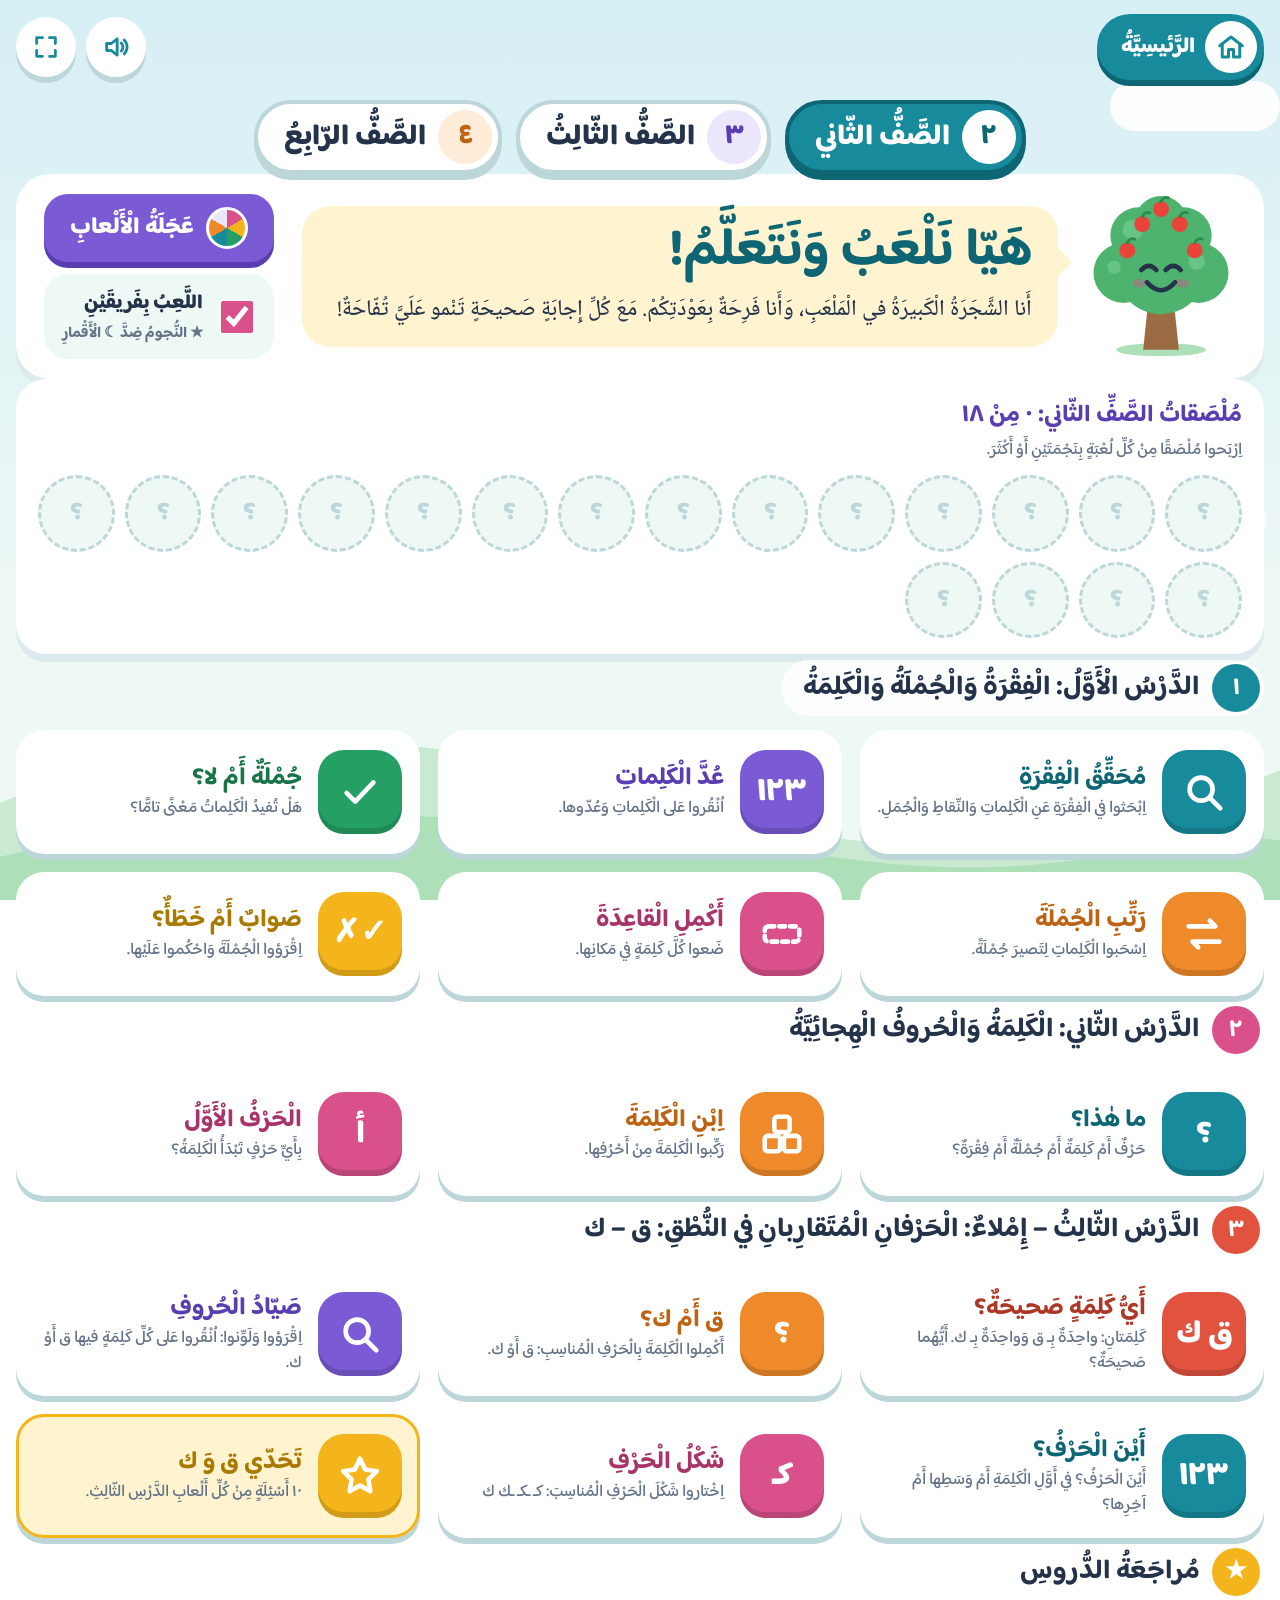
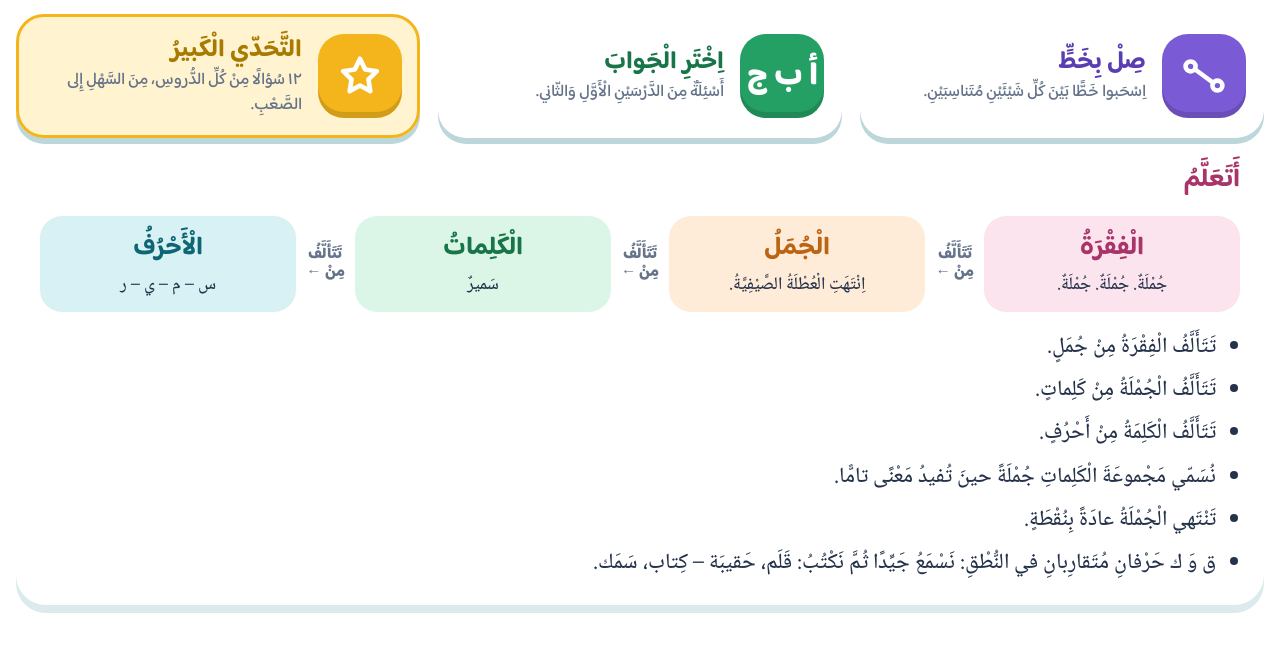
==== commit 9348a146: "Add 4th-grade class: plurals and dual, and the poem "the airplane" New class switch tab الصف الرابع " ====
--- a/arabic-game/index.html
+++ b/arabic-game/index.html
@@ -6,7 +6,7 @@
 <meta name="google" content="notranslate">
 <meta name="description" content="ألعاب للصفين الثاني والثالث على السبورة الذكية: الفقرة والجملة والكلمة، الحروف الهجائية، ق و ك، المذكر والمؤنث.">
 <meta property="og:title" content="هيّا نلعب! الفقرة والجملة والكلمة">
-<meta property="og:description" content="ألعاب ممتعة لدروس العربية – للصف الثاني والصف الثالث.">
+<meta property="og:description" content="ألعاب ممتعة لدروس العربية – للصف الثاني والثالث والرابع.">
 <meta property="og:type" content="website">
 <meta name="theme-color" content="#178a9c">
 <link rel="icon" href="icon.svg" type="image/svg+xml">
@@ -317,11 +317,14 @@
 .tile.no{background:var(--red-s)!important;border-color:var(--red)!important}
 /* story puzzle: pieces stack in numbered rows */
 .slots.vert{flex-direction:column;align-items:stretch;flex-wrap:nowrap}
-.slots.vert .slot{display:flex;align-items:center;gap:12px;width:100%;min-height:70px;padding:6px 10px;border-color:var(--orange);text-align:start}
+.puz{display:grid;grid-template-columns:1fr 1fr;gap:16px;align-items:start}
+.slots.vert{min-height:0;padding:10px}
+.slots.vert .slot{display:flex;align-items:center;gap:12px;width:100%;min-height:58px;padding:6px 10px;border-color:var(--orange);text-align:start}
 .slots.vert .slot.f{border-color:transparent;padding:0}
 .sn{flex:none;width:46px;height:46px;border-radius:50%;display:grid;place-items:center;background:var(--orange);color:#fff;font-family:var(--ui);font-weight:800;font-size:1.5rem}
 .vert .tile{flex:1 1 auto;width:100%;text-align:start;font-size:1.75rem;font-size:clamp(1.15rem,2.2vw,1.75rem);line-height:1.9;padding:6px 18px}
-.bank.vert{flex-direction:column;align-items:stretch}
+.bank.vert{flex-direction:column;align-items:stretch;background:var(--orange-s);min-height:120px;padding:10px}
+@media (max-width:900px){.puz{grid-template-columns:1fr}}
 .storybox{background:var(--card);border-radius:24px;padding:12px 20px;box-shadow:0 6px 0 var(--line)}
 .storybox summary{cursor:pointer;font-weight:800;font-size:1.4rem;color:var(--orange-d)}
 .storybox h3{margin:10px 0 0;text-align:center;font-size:1.8rem;color:var(--teal-d)}
@@ -473,12 +476,28 @@
 .mfb.ok{background:var(--green);border-color:var(--green);color:#fff;--sh:var(--green-d)}
 .mfb.no{background:var(--red-s);border-color:var(--red);color:var(--red-d);--sh:var(--red)}
 .mfcard .emo,.statement .emo{font-size:1.1em}
+/* sorting game: a small word chip that fits over one box while it is dragged */
+.thing.mfcard{align-self:center;width:auto;max-width:100%;min-height:0;padding:6px 28px;border-radius:999px;border-color:var(--green);background:var(--green-s);font-size:3rem;font-size:clamp(2rem,4vw,3rem);line-height:1.5}
+.thing.mfcard.ghost{opacity:.8}
+.mft .mfb{min-height:112px;font-size:2rem;font-size:clamp(1.3rem,2.5vw,2rem)}
+.mfb.over{background:var(--cs);border-color:var(--c);transform:scale(1.04)}
 .tfb.mm{background:var(--teal);--sh:var(--teal-d)} .tfb.ff{background:var(--pink);--sh:var(--pink-d)}
 .copts{display:flex;flex-direction:column;gap:14px}
 .opt.copt{min-height:0;font-size:2.1rem;font-size:clamp(1.3rem,2.6vw,2.1rem)}
 .chg{color:var(--pink-d);background:var(--pink-s);border-radius:10px;padding:0 6px}
 .opt.ok .chg{background:rgba(255,255,255,.28);color:#fff}
 .csrc{font-size:2.5rem;font-size:clamp(1.5rem,3vw,2.5rem)}
+/* class 4: kind of plural, poem */
+.mft .jtb{display:flex;flex-direction:column;align-items:center;justify-content:center;gap:4px;min-height:130px;border-color:var(--c);background:var(--cs);color:var(--cd)}
+.jtb small{font-size:.62em;font-weight:700;opacity:.85}
+.mft .jtb.ok{background:var(--green);border-color:var(--green);color:#fff;--sh:var(--green-d)}
+.mft .jtb.no{background:var(--red-s);border-color:var(--red);color:var(--red-d);--sh:var(--red)}
+.mft .jtb.over{outline:5px dashed var(--cd);outline-offset:2px;transform:scale(1.04)}
+.mfcard .sing{display:block;font-family:var(--ui);font-size:.5em;color:var(--green-d)}
+.poemlines{font-family:var(--txt);font-size:1.7rem;font-size:clamp(1.2rem,2.2vw,1.7rem);line-height:2}
+.poemlines .bt{display:flex;flex-wrap:wrap;justify-content:center;column-gap:56px;margin:4px 0}
+.poemlines .rf{text-align:center;font-weight:800;color:var(--teal-d);margin:6px 0 14px}
+.passage.poem{text-align:center}
 
 @media (max-width:700px){
   .home .lbl{display:none}
@@ -552,7 +571,7 @@
 var ORDN = ["الْأولى", "الثّانِيَةُ", "الثّالِثَةُ"];
 var NSENT = { 2: "جُمْلَتانِ", 3: "ثَلاثُ جُمَلٍ", 4: "أَرْبَعُ جُمَلٍ" };
 var NLET = { 3: "ثَلاثَةِ أَحْرُفٍ", 4: "أَرْبَعَةِ أَحْرُفٍ", 5: "خَمْسَةِ أَحْرُفٍ" };
-function passage(p) { return '<p class="passage"><span class="ptag">' + PNAME[p] + "</span>" + dots(PTXT[p]) + "</p>"; }
+function passage(p) { var t = PTXT[p]; return '<p class="passage' + (t.join ? " poem" : "") + '"><span class="ptag">' + PNAME[p] + "</span>" + (t.join ? t.map(esc).join("<br>") : dots(t)) + "</p>"; }
 
 /* what each part of the lesson teaches — used for hints and the review at the end */
 var SK = {
@@ -572,7 +591,17 @@
   txt:   { n: "فَهْمُ النَّصِّ", r: "نَعودُ إِلى النَّصِّ وَنَقْرَأُ بِانْتِباهٍ: طارِقٌ يَسْمَعُ الْأَصْواتَ، الدّيكُ يُدافِعُ عَنِ الدَّجاجاتِ، طارِقٌ يَضْرِبُ الثَّعْلَبَ، الْخُمُّ يَهْدَأُ." },
   txtseq:{ n: "تَرْتيبُ الْقِصَّةِ", r: "ماذا حَدَثَ أَوَّلًا؟ الْبِدايَةُ: الْأَصْواتُ الْغَريبَةُ. الْوَسَطُ: الدّيكُ يُحارِبُ الثَّعْلَبَ وَطارِقٌ يَضْرِبُهُ. النِّهايَةُ: هَدَأَ الْخُمُّ." },
   txtw:  { n: "مَعاني الْكَلِماتِ", r: "الْخُمُّ: بَيْتُ الدَّجاجِ. النَّقيقُ: صَوْتُ الدَّجاجِ. يَجْري: يَحْدُثُ. يَقْفِزُ: يَنُطُّ. يَعودُ: يَرْجِعُ. تَحومُ: تَلْتَفُّ." },
+  txtf:  { n: "كَلِماتُ النَّصِّ", r: "نَتَذَكَّرُ النَّصَّ: أَيُّ كَلِمَةٍ تُكْمِلُ الْجُمْلَةَ وَتُعْطيها مَعْنًى؟ الْكَلِمَةُ الزّائِدَةُ لا تُناسِبُ." },
   txts:  { n: "جُمَلُ النَّصِّ", r: "نُرَتِّبُ الْكَلِماتِ كَما في النَّصِّ حَتّى تُفيدَ الْجُمْلَةُ مَعْنًى تامًّا." },
+  jm:    { n: "جَمْعُ الْمُذَكَّرِ السّالِمُ", r: "نَزيدُ «ونَ» أَوْ «ينَ» عَلى الْمُفْرَدِ وَلا يَتَغَيَّرُ شَكْلُهُ: الْمُجْتَهِدُ ← الْمُجْتَهِدونَ، الْمُجْتَهِدينَ." },
+  jf:    { n: "جَمْعُ الْمُؤَنَّثِ السّالِمُ", r: "نَزيدُ «ات» عَلى الْمُفْرَدِ (وَتَذْهَبُ ة): الْمُمَرِّضَةُ ← الْمُمَرِّضاتُ. وَقَدْ يَكونُ الْمُفْرَدُ مُذَكَّرًا: الْحَيَوانُ ← الْحَيَواناتُ." },
+  jt:    { n: "جَمْعُ التَّكْسيرِ", r: "يَتَغَيَّرُ شَكْلُ الْمُفْرَدِ: قَلَمٌ ← أَقْلامٌ، بَيْتٌ ← بُيوتٌ. اِنْتَبِهوا: أَوْقاتٌ وَأَصْواتٌ جَمْعُ تَكْسيرٍ، لِأَنَّ التّاءَ مِنْ أَصْلِ الْكَلِمَةِ (وَقْتٌ، صَوْتٌ)." },
+  jsing: { n: "الْمُفْرَدُ وَالْجَمْعُ", r: "لِنَجِدَ الْمُفْرَدَ نَسْأَلُ: ما الْواحِدُ مِنْها؟ سُحُبٌ ← سَحابٌ، أَوْراقٌ ← وَرَقَةٌ، الْبَساتينُ ← الْبُسْتانُ." },
+  jconv: { n: "الْمُثَنّى وَالْجَمْعُ في الْجُمْلَةِ", r: "الْمُثَنّى: نَزيدُ «انِ» أَوْ «يْنِ»: الْعامِلانِ، الْعامِلَيْنِ. وَحينَ نُحَوِّلُ نُغَيِّرُ كُلَّ ما يَتَعَلَّقُ بِالِاسْمِ: الْفِعْلَ وَالصِّفَةَ وَالضَّميرَ (عَلَيْهِ ← عَلَيْهِما ← عَلَيْهِمْ)." },
+  poem:  { n: "فَهْمُ الْقَصيدَةِ", r: "نَعودُ إِلى الْقَصيدَةِ: الطّائِرَةُ عالِيَةٌ تَخْتَرِقُ الْغُيومَ، صَوْتُها مِثْلُ الرَّعْدِ، تَطيرُ فَوْقَ الْبَرِّ وَالْبِحارِ، وَفي صَدْرِها (داخِلَها) النّاسُ." },
+  pseq:  { n: "تَرْتيبُ الْقَصيدَةِ", r: "الْمَقْطَعُ الْأَوَّلُ: الطّائِرَةُ في السَّماءِ (الْغُيومُ، النُّجومُ، الرَّعْدُ). الْمَقْطَعُ الثّاني: تَطيرُ فَوْقَ الْبَرِّ وَالْبِحارِ وَتَنْقُلُ النّاسَ." },
+  pword: { n: "كَلِماتُ الْقَصيدَةِ", r: "نَتَذَكَّرُ الْقَصيدَةَ: «تَهْدُرُ مِثْلَ الرَّعْدِ»، «تَلْمَعُ في الْفَضاءِ كَالنُّجومْ»، «تَنْقُلُهُمْ بِسُرْعَةِ الْأَحْلامْ»." },
+  pjam:  { n: "جُموعُ الْقَصيدَةِ", r: "الْغُيومُ ← غَيْمَةٌ، النُّجومُ ← نَجْمٌ، الْبِحارُ ← بَحْرٌ، أَمْطارٌ ← مَطَرٌ، النّاسُ ← إِنْسانٌ، الْأَحْلامُ ← حُلْمٌ." },
   mfconv:{ n: "تَحْويلُ الْجُمْلَةِ", r: "حينَ نُحَوِّلُ الْجُمْلَةَ نُغَيِّرُ كُلَّ ما يَلْزَمُ: هٰذا الْعامِلُ ماهِرٌ ← هٰذِهِ الْعامِلَةُ ماهِرَةٌ." }
 };
 
@@ -877,13 +906,16 @@
 PNAME.d1 = "الْفِقْرَةُ الْأولى"; PNAME.d2 = "الْفِقْرَةُ الثّانِيَةُ"; PNAME.d3 = "الْفِقْرَةُ الثّالِثَةُ";
 /* the puzzle: put the pieces of the story in order */
 var STORY = mk("order", [
-  { parts: RD, prompt: "يَتَأَلَّفُ النَّصُّ مِنْ ثَلاثِ فِقْراتٍ. رَتِّبوا الْفِقْراتِ: الْبِدايَةُ، ثُمَّ الْوَسَطُ، ثُمَّ النِّهايَةُ.", why: "الْبِدايَةُ: سَمِعَ طارِقٌ أَصْواتًا غَريبَةً. الْوَسَطُ: الدّيكُ وَالثَّعْلَبُ. النِّهايَةُ: هَدَأَ الْخُمُّ." },
-  { parts: ["سَمِعَ طارِقٌ أَصْواتًا غَريبَةً تَصْدُرُ مِنْ خُمِّ الدَّجاجِ.", "حَمَلَ طارِقٌ الْعَصا وَالْمِصْباحَ الْكَهْرَبائِيَّ وَخَرَجَ إِلى الْخُمِّ.", "اَلدّيكُ يَقْفِزُ عَلى ثَعْلَبٍ.", "ضَرَبَ طارِقٌ الثَّعْلَبَ بِالْعَصا فَهَرَبَ في الْحالِ.", "هَدَأَ الْخُمُّ وَراحَتِ الدَّجاجاتُ تَحومُ حَوْلَ الدّيكِ."],
-    prompt: "ماذا حَدَثَ أَوَّلًا؟ رَتِّبوا أَحْداثَ الْقِصَّةِ.", why: "هٰكَذا حَدَثَتِ الْقِصَّةُ مِنْ أَوَّلِها إِلى آخِرِها." },
-  { parts: ["اَلدّيكُ يَقْفِزُ عَلى ثَعْلَبٍ.", "يَنْقُرُهُ.", "ثُمَّ يَهْرُبُ.", "ثُمَّ يَعودُ ثانِيَةً وَثالِثَةً."],
-    prompt: "ماذا فَعَلَ الدّيكُ الشُّجاعُ؟ رَتِّبوا ما فَعَلَهُ.", why: "«اَلدّيكُ يَقْفِزُ عَلى ثَعْلَبٍ. يَنْقُرُهُ ثُمَّ يَهْرُبُ. ثُمَّ يَعودُ ثانِيَةً وَثالِثَةً.»" },
-  { parts: ["حَمَلَ طارِقٌ الْعَصا وَالْمِصْباحَ.", "خَرَجَ إِلى الْخُمِّ لِيَرى ما يَجْري.", "ضَرَبَ الثَّعْلَبَ بِالْعَصا."],
-    prompt: "ماذا فَعَلَ طارِقٌ؟ رَتِّبوا ما فَعَلَهُ.", why: "حَمَلَ طارِقٌ الْعَصا وَالْمِصْباحَ، ثُمَّ خَرَجَ إِلى الْخُمِّ، ثُمَّ ضَرَبَ الثَّعْلَبَ فَهَرَبَ." }
+  { parts: ["في إِحْدى اللَّيالي،", "سَمِعَ طارِقٌ أَصْواتًا غَريبَةً", "تَصْدُرُ مِنْ خُمِّ الدَّجاجِ.", "كانَتْ هٰذِهِ الْأَصْواتُ صُراخًا", "يُشْبِهُ نَقيقَ الدَّجاجِ", "مَمْزوجًا بِصِياحِ الدّيكِ", "وَبِعُواءِ حَيَوانٍ مُتَوَحِّشٍ."],
+    prompt: "الْفِقْرَةُ الْأولى: رَتِّبوا قِطَعَ اللُّغْزِ.", why: "«" + RD[0] + "»" },
+  { parts: ["حَمَلَ طارِقٌ الْعَصا وَالْمِصْباحَ الْكَهْرَبائِيَّ", "وَخَرَجَ إِلى الْخُمِّ لِيَرى ما يَجْري.", "يا لَهُ مِنْ مَنْظَرٍ مُؤَثِّرٍ!", "اَلدّيكُ يَقْفِزُ عَلى ثَعْلَبٍ.", "يَنْقُرُهُ ثُمَّ يَهْرُبُ.", "ثُمَّ يَعودُ ثانِيَةً وَثالِثَةً."],
+    prompt: "الْفِقْرَةُ الثّانِيَةُ (١): رَتِّبوا قِطَعَ اللُّغْزِ.", why: "طارِقٌ يَخْرُجُ إِلى الْخُمِّ، وَالدّيكُ الشُّجاعُ يُحارِبُ الثَّعْلَبَ." },
+  { parts: ["وَالدَّجاجاتُ تَجَمَّعَتْ في آخِرِ الْخُمِّ خائِفَةً.", "كانَتْ تَحْمي الصّيصانَ تَحْتَ أَجْنِحَتِها", "وَتَصْرُخُ صُراخًا غَريبًا.", "ضَرَبَ طارِقٌ الثَّعْلَبَ بِالْعَصا", "فَهَرَبَ في الْحالِ."],
+    prompt: "الْفِقْرَةُ الثّانِيَةُ (٢): رَتِّبوا قِطَعَ اللُّغْزِ.", why: "الدَّجاجاتُ خائِفَةٌ تَحْمي الصّيصانَ، ثُمَّ ضَرَبَ طارِقٌ الثَّعْلَبَ فَهَرَبَ." },
+  { parts: ["هَدَأَ الْخُمُّ", "وَراحَتِ الدَّجاجاتُ تَحومُ حَوْلَ الدّيكِ", "كَأَنَّها تَشْكُرُهُ."],
+    prompt: "الْفِقْرَةُ الثّالِثَةُ: رَتِّبوا قِطَعَ اللُّغْزِ.", why: "«" + RD[2] + "»" },
+  { parts: ["سَمِعَ طارِقٌ أَصْواتًا غَريبَةً.", "خَرَجَ طارِقٌ إِلى الْخُمِّ.", "اَلدّيكُ يَقْفِزُ عَلى ثَعْلَبٍ.", "ضَرَبَ طارِقٌ الثَّعْلَبَ فَهَرَبَ.", "هَدَأَ الْخُمُّ."],
+    prompt: "الْقِصَّةُ كُلُّها: ماذا حَدَثَ أَوَّلًا؟ رَتِّبوا الْأَحْداثَ.", why: "هٰكَذا حَدَثَتِ الْقِصَّةُ: الْبِدايَةُ ثُمَّ الْوَسَطُ ثُمَّ النِّهايَةُ." }
 ].map(function (x) { x.k = "txtseq"; return x; }));
 var TXTORDER = mk("order", [
   { s: "سَمِعَ طارِقٌ أَصْواتًا غَريبَةً", alt: ["طارِقٌ سَمِعَ أَصْواتًا غَريبَةً"] },
@@ -895,6 +927,22 @@
   { s: "راحَتِ الدَّجاجاتُ تَحومُ حَوْلَ الدّيكِ" },
   { s: "هَرَبَ الثَّعْلَبُ في الْحالِ", alt: ["في الْحالِ هَرَبَ الثَّعْلَبُ"] }
 ].map(function (x) { x.k = "txts"; return x; }));
+/* fill in the missing words, in story order; x = an extra word that does not belong */
+var TXTFILL = mk("fill", [
+  { s: "في إِحْدى _، سَمِعَ طارِقٌ أَصْواتًا _.", a: ["اللَّيالي", "غَريبَةً"], x: ["الْأَيّامِ"] },
+  { s: "سَمِعَ طارِقٌ أَصْواتًا غَريبَةً تَصْدُرُ مِنْ _ الدَّجاجِ.", a: ["خُمِّ"], x: ["حَديقَةِ", "مَدْرَسَةِ"] },
+  { s: "كانَتِ الْأَصْواتُ صُراخًا يُشْبِهُ _ الدَّجاجِ مَمْزوجًا بِصِياحِ _.", a: ["نَقيقَ", "الدّيكِ"], x: ["الثَّعْلَبِ"] },
+  { s: "حَمَلَ طارِقٌ _ وَالْمِصْباحَ _.", a: ["الْعَصا", "الْكَهْرَبائِيَّ"], x: ["الْحَقيبَةَ"] },
+  { s: "خَرَجَ طارِقٌ إِلى الْخُمِّ لِيَرى ما _.", a: ["يَجْري"], x: ["يَقْفِزُ", "يَعودُ"] },
+  { s: "اَلدّيكُ _ عَلى _.", a: ["يَقْفِزُ", "ثَعْلَبٍ"], x: ["يَنامُ"] },
+  { s: "يَنْقُرُهُ ثُمَّ _. ثُمَّ يَعودُ _ وَثالِثَةً.", a: ["يَهْرُبُ", "ثانِيَةً"], x: ["يَنامُ"] },
+  { s: "وَالدَّجاجاتُ تَجَمَّعَتْ في آخِرِ الْخُمِّ _.", a: ["خائِفَةً"], x: ["فَرِحَةً", "نائِمَةً"] },
+  { s: "كانَتْ تَحْمي _ تَحْتَ _.", a: ["الصّيصانَ", "أَجْنِحَتِها"], x: ["الثَّعْلَبَ"] },
+  { s: "ضَرَبَ طارِقٌ _ بِالْعَصا فَهَرَبَ في _.", a: ["الثَّعْلَبَ", "الْحالِ"], x: ["الدّيكَ"] },
+  { s: "_ الْخُمُّ وَراحَتِ الدَّجاجاتُ _ حَوْلَ الدّيكِ.", a: ["هَدَأَ", "تَحومُ"], x: ["تَصْرُخُ"] },
+  { s: "راحَتِ الدَّجاجاتُ تَحومُ حَوْلَ _ كَأَنَّها _.", a: ["الدّيكِ", "تَشْكُرُهُ"], x: ["الثَّعْلَبِ"] }
+].map(function (x, i) { x.k = "txtf"; x.n = i; x.prompt = "أَكْمِلوا الْجُمْلَةَ مِنَ النَّصِّ: اِسْحَبوا الْكَلِمَةَ إِلى الْفَراغِ أَوِ اُنْقُروا عَلَيْها."; return x; }));
+function txtfillItems() { return take(TXTFILL, 6).sort(function (a, b) { return a.n - b.n; }); }
 /* the meanings the teacher wrote above the words */
 var TXTW = [["الْخُمُّ", "بَيْتُ الدَّجاجِ"], ["نَقيقٌ", "صَوْتُ الدَّجاجِ"], ["يَجْري", "يَحْدُثُ"], ["يَقْفِزُ", "يَنُطُّ"], ["يَعودُ", "يَرْجِعُ"], ["تَحومُ", "تَلْتَفُّ"]];
 function txtwItems() {
@@ -926,6 +974,146 @@
   { q: "في النَّصِّ: ما مُؤَنَّثُ «الدّيكُ»؟", o: ["الدَّجاجَةُ", "الثَّعْلَبُ", "الْخُمُّ"], a: 0, why: "مُؤَنَّثُ الدّيكِ هُوَ الدَّجاجَةُ." }
 ].map(function (x) { x.k = "txt"; return x; }));
 function txtqItems() { return take(TXTTF, 4).concat(take(TXTMCQ.slice(0, 8), 4), take(TXTMCQ.slice(8), 2)); }
+
+/* ===== الصف الرابع – الوحدة ٣ «مَنِ السّارِقُ؟»: قَواعِدُ الْجَمْعِ وَالْمُثَنّى (book p. 113–117) ===== */
+var JTN = { m: "جَمْعُ مُذَكَّرٍ سالِمٌ", f: "جَمْعُ مُؤَنَّثٍ سالِمٌ", t: "جَمْعُ تَكْسيرٍ" };
+var JTS = { m: "نَزيدُ ونَ / ينَ", f: "نَزيدُ ات", t: "يَتَغَيَّرُ شَكْلُ الْمُفْرَدِ" };
+var JTC = { m: "teal", f: "pink", t: "orange" };
+var JTASK = { m: "جَمْعًا مُذَكَّرًا سالِمًا", f: "جَمْعًا مُؤَنَّثًا سالِمًا", t: "جَمْعَ تَكْسيرٍ" };
+var MASC_AT = "الْمُفْرَدُ مُذَكَّرٌ، لٰكِنَّ جَمْعَهُ بِـ ات.";
+/* [plural, singular, type, note]: exercise 4 (p. 114), the table on p. 117, exercises on p. 113 and p. 115 */
+var JPL = [
+  ["الْآخَرينَ", "الْآخَرُ", "m"], ["الْمُتَنَزِّهونَ", "الْمُتَنَزِّهُ", "m"], ["الْمُجْتَهِدونَ", "الْمُجْتَهِدُ", "m"], ["الْفائِزينَ", "الْفائِزُ", "m"], ["الثَّرْثارينَ", "الثَّرْثارُ", "m"],
+  ["إِشاراتٌ", "إِشارَةٌ", "f"], ["مُنْتَجاتٌ", "مُنْتَجٌ", "f", MASC_AT], ["اِتِّجاهاتٌ", "اِتِّجاهٌ", "f", MASC_AT], ["أَدَواتٌ", "أَداةٌ", "f", "أَداةٌ ← أَدَواتٌ: صارَتِ الْأَلِفُ واوًا، وَزِدْنا ات."],
+  ["الطّائِراتُ", "الطّائِرَةُ", "f"], ["سَماواتٌ", "سَماءٌ", "f", "سَماءٌ مُؤَنَّثٌ بِلا ة، وَجَمْعُها بِـ ات."], ["الْمُمَرِّضاتُ", "الْمُمَرِّضَةُ", "f"], ["الْمُهَنْدِساتُ", "الْمُهَنْدِسَةُ", "f"],
+  ["الْحَيَواناتُ", "الْحَيَوانُ", "f", MASC_AT], ["الِاخْتِراعاتُ", "الِاخْتِراعُ", "f", MASC_AT], ["الْمُحامِياتُ", "الْمُحامِيَةُ", "f"], ["الْمُديراتُ", "الْمُديرَةُ", "f"],
+  ["سُحُبٌ", "سَحابٌ", "t"], ["أَوْراقٌ", "وَرَقَةٌ", "t"], ["الْهُنودُ", "الْهِنْدِيُّ", "t"], ["الْبَساتينُ", "الْبُسْتانُ", "t"], ["الْمَلايينُ", "الْمِلْيونُ", "t"],
+  ["أَوْقاتٌ", "وَقْتٌ", "t", "اِنْتَبِهوا! في آخِرِها ات، لٰكِنَّ التّاءَ مِنْ أَصْلِ الْكَلِمَةِ: وَقْتٌ."], ["طُرودٌ", "طَرْدٌ", "t"],
+  ["أَصْواتٌ", "صَوْتٌ", "t", "اِنْتَبِهوا! في آخِرِها ات، لٰكِنَّ التّاءَ مِنْ أَصْلِ الْكَلِمَةِ: صَوْتٌ."], ["دِيَكَةٌ", "ديكٌ", "t"],
+  ["الرُّعودُ", "الرَّعْدُ", "t"], ["شُموسٌ", "شَمْسٌ", "t"], ["صُدورٌ", "صَدْرٌ", "t"], ["أَقْلامٌ", "قَلَمٌ", "t"], ["ثيرانٌ", "ثَوْرٌ", "t"], ["مَفاتيحُ", "مِفْتاحٌ", "t"],
+  ["عُمّالٌ", "عامِلٌ", "t"], ["سُفَراءُ", "سَفيرٌ", "t"], ["الْأَبْرِياءُ", "الْبَريءُ", "t"], ["السُّيّاحُ", "السّائِحُ", "t"], ["الْجَوائِزُ", "الْجائِزَةُ", "t"], ["تَلاميذُ", "تِلْميذٌ", "t"]
+].map(function (x) { return { t: "jtype", k: "j" + x[2], p: x[0], s: x[1], g: x[2], note: x[3] || "" }; });
+function jWhy(p, s, g) {
+  return "«" + p + "» " + JTN[g] + ": " + (g === "m" ? "زِدْنا ونَ أَوْ ينَ عَلى «" + s + "» وَلَمْ يَتَغَيَّرْ شَكْلُهُ." : g === "f" ? "زِدْنا ات عَلى «" + s + "»." : "تَغَيَّرَ شَكْلُ الْمُفْرَدِ «" + s + "».");
+}
+function jtypeItems(n) {
+  var trick = take(JPL.filter(function (x) { return x.note; }), 1);
+  var rest = JPL.filter(function (x) { return trick.indexOf(x) === -1; }), per = Math.floor((n - 1) / 3), out = trick.slice();
+  ["m", "f", "t"].forEach(function (g) { out = out.concat(take(rest.filter(function (x) { return x.g === g; }), per)); });
+  out = out.concat(take(rest.filter(function (x) { return out.indexOf(x) === -1; }), n - out.length));
+  return shuffle(out);
+}
+/* plural it: [singular, type, right, wrong, wrong] – exercise 1 and 2 (p. 113) and the sentences of p. 115 */
+var JPLQ = [
+  ["الْمُمَرِّضَةُ", "f", "الْمُمَرِّضاتُ", "الْمُمَرِّضَتانِ", "الْمُمَرِّضونَ"], ["الْمُهَنْدِسَةُ", "f", "الْمُهَنْدِساتُ", "الْمُهَنْدِسَتانِ", "الْمُهَنْدِسونَ"],
+  ["النّاظِرَةُ", "f", "النّاظِراتُ", "النّاظِرَتانِ", "النّاظِرونَ"], ["الْوَرْدَةُ", "f", "الْوَرْداتُ", "الْوَرْدَتانِ", "الْوَرْدونَ"], ["الْبَلْدَةُ", "f", "الْبَلْداتُ", "الْبَلْدَتانِ", "الْبَلْدونَ"],
+  ["الْبَطَّةُ", "f", "الْبَطّاتُ", "الْبَطَّتانِ", "الْبَطّونَ"], ["الْعَمَلِيَّةُ", "f", "الْعَمَلِيّاتُ", "الْعَمَلِيَّتانِ", "الْعَمَلِيّونَ"],
+  ["الِاخْتِراعُ", "f", "الِاخْتِراعاتُ", "الِاخْتِراعانِ", "الِاخْتِراعونَ", MASC_AT], ["الْحَيَوانُ", "f", "الْحَيَواناتُ", "الْحَيَوانانِ", "الْحَيَوانونَ", MASC_AT],
+  ["قَلَمٌ", "t", "أَقْلامٌ", "قَلَمانِ", "قَلَماتٌ"], ["ثَوْرٌ", "t", "ثيرانٌ", "ثَوْرانِ", "ثَوْراتٌ"], ["مِفْتاحٌ", "t", "مَفاتيحُ", "مِفْتاحانِ", "مِفْتاحاتٌ"],
+  ["وَطَنٌ", "t", "أَوْطانٌ", "وَطَنانِ", "وَطَناتٌ"], ["أَخٌ", "t", "إِخْوَةٌ", "أَخَوانِ", "أَخاتٌ"], ["خَروفٌ", "t", "خِرافٌ", "خَروفانِ", "خَروفاتٌ"],
+  ["مَزْرَعَةٌ", "t", "مَزارِعُ", "مَزْرَعَتانِ", "مَزْرَعونَ"], ["ثَعْلَبٌ", "t", "ثَعالِبُ", "ثَعْلَبانِ", "ثَعْلَباتٌ"], ["وَلَدٌ", "t", "أَوْلادٌ", "وَلَدانِ", "وَلَداتٌ"],
+  ["مَدينَةٌ", "t", "مُدُنٌ", "مَدينَتانِ", "مَدينونَ"], ["بَيْتٌ", "t", "بُيوتٌ", "بَيْتانِ", "بَيْتاتٌ"], ["غُصْنٌ", "t", "أَغْصانٌ", "غُصْنانِ", "غُصْناتٌ"],
+  ["إِبْريقٌ", "t", "أَباريقُ", "إِبْريقانِ", "إِبْريقاتٌ"], ["مِكْنَسَةٌ", "t", "مَكانِسُ", "مِكْنَسَتانِ", "مِكْنَسونَ"], ["مَلْعَبٌ", "t", "مَلاعِبُ", "مَلْعَبانِ", "مَلْعَباتٌ"],
+  ["قَصيدَةٌ", "t", "قَصائِدُ", "قَصيدَتانِ", "قَصيدونَ"], ["فيلٌ", "t", "أَفْيالٌ", "فيلانِ", "فيلاتٌ"], ["مَشْهَدٌ", "t", "مَشاهِدُ", "مَشْهَدانِ", "مَشْهَداتٌ"],
+  ["الْفائِزُ", "m", "الْفائِزونَ", "الْفائِزانِ", "الْفائِزاتُ"], ["الْمُجْتَهِدُ", "m", "الْمُجْتَهِدونَ", "الْمُجْتَهِدانِ", "الْمُجْتَهِداتُ"],
+  ["الْمُتَنَزِّهُ", "m", "الْمُتَنَزِّهونَ", "الْمُتَنَزِّهانِ", "الْمُتَنَزِّهاتُ"], ["الثَّرْثارُ", "m", "الثَّرْثارونَ", "الثَّرْثارانِ", "الثَّرْثاراتُ"]
+].map(function (x) {
+  return { t: "mcq", k: "j" + x[1], q: 'اِجْمَعوا <span class="say">«' + x[0] + "»</span> " + JTASK[x[1]] + ".", o: [x[2], x[3], x[4]], a: 0, big: true,
+    why: jWhy(x[2], x[0], x[1]) + (x[5] ? " " + x[5] : "") + " «" + x[3] + "» مُثَنّى: اثْنانِ فَقَطْ." };
+});
+/* match plural ↔ singular, no two pairs with the same singular in one round */
+function jsingItems() {
+  var p = shuffle(JPL), r = [];
+  for (var i = 0; i < 3; i++) r.push({ t: "match", k: "jsing", hint: "صِلوا كُلَّ جَمْعٍ بِمُفْرَدِهِ.", pairs: p.slice(i * 4, i * 4 + 4).map(function (x) { return [x.p, x.s]; }) });
+  return r;
+}
+/* exercise 5 (p. 115): to the dual, then to the plural; exercise 7 (p. 117): أَنا تِلْميذٌ مُجْتَهِدٌ */
+var D2 = "إِلى الْمُثَنّى", D3 = "إِلى الْجَمْعِ";
+var JCONV = mk("conv", [
+  { dir: D2, s: "رَأَيْتُ الْعامِلَ يُوَزِّعُ الطُّرودَ.", o: ["رَأَيْتُ الْعامِلَيْنِ يُوَزِّعانِ الطُّرودَ.", "رَأَيْتُ الْعامِلَيْنِ يُوَزِّعُ الطُّرودَ.", "رَأَيْتُ الْعامِلانِ يُوَزِّعانِ الطُّرودَ."], note: "بَعْدَ «رَأَيْتُ» نَقولُ: الْعامِلَيْنِ." },
+  { dir: D3, s: "رَأَيْتُ الْعامِلَ يُوَزِّعُ الطُّرودَ.", o: ["رَأَيْتُ الْعُمّالَ يُوَزِّعونَ الطُّرودَ.", "رَأَيْتُ الْعُمّالَ يُوَزِّعُ الطُّرودَ.", "رَأَيْتُ الْعامِلَيْنِ يُوَزِّعونَ الطُّرودَ."], note: "«الطُّرودُ» جَمْعٌ مِنْ قَبْلُ، فَتَبْقى كَما هِيَ." },
+  { dir: D2, s: "تَعَلَّمْتُ الصَّمْتَ مِنَ الثَّرْثارِ.", o: ["تَعَلَّمْتُ الصَّمْتَ مِنَ الثَّرْثارَيْنِ.", "تَعَلَّمْتُ الصَّمْتَ مِنَ الثَّرْثارانِ.", "تَعَلَّمْتُ الصَّمْتَ مِنَ الثَّرْثارينَ."], note: "بَعْدَ «مِنْ» نَقولُ: الثَّرْثارَيْنِ." },
+  { dir: D3, s: "تَعَلَّمْتُ الصَّمْتَ مِنَ الثَّرْثارِ.", o: ["تَعَلَّمْتُ الصَّمْتَ مِنَ الثَّرْثارينَ.", "تَعَلَّمْتُ الصَّمْتَ مِنَ الثَّرْثارونَ.", "تَعَلَّمْتُ الصَّمْتَ مِنَ الثَّرْثارَيْنِ."], note: "بَعْدَ «مِنْ» نَقولُ: الثَّرْثارينَ." },
+  { dir: D2, s: "قَدَّمَ الرَّئيسُ الْجائِزَةَ إِلى الْفائِزِ، وَسَلَّمَ عَلَيْهِ.", o: ["قَدَّمَ الرَّئيسُ الْجائِزَتَيْنِ إِلى الْفائِزَيْنِ، وَسَلَّمَ عَلَيْهِما.", "قَدَّمَ الرَّئيسُ الْجائِزَتَيْنِ إِلى الْفائِزَيْنِ، وَسَلَّمَ عَلَيْهِ.", "قَدَّمَ الرَّئيسُ الْجائِزَتانِ إِلى الْفائِزانِ، وَسَلَّمَ عَلَيْهِما."], note: "«عَلَيْهِ» ← «عَلَيْهِما» لِأَنَّهُما اثْنانِ." },
+  { dir: D3, s: "قَدَّمَ الرَّئيسُ الْجائِزَةَ إِلى الْفائِزِ، وَسَلَّمَ عَلَيْهِ.", o: ["قَدَّمَ الرَّئيسُ الْجَوائِزَ إِلى الْفائِزينَ، وَسَلَّمَ عَلَيْهِمْ.", "قَدَّمَ الرَّئيسُ الْجَوائِزَ إِلى الْفائِزينَ، وَسَلَّمَ عَلَيْهِ.", "قَدَّمَ الرَّئيسُ الْجَوائِزَ إِلى الْفائِزونَ، وَسَلَّمَ عَلَيْهِمْ."], note: "«عَلَيْهِ» ← «عَلَيْهِمْ». «الرَّئيسُ» واحِدٌ فَيَبْقى كَما هُوَ." },
+  { dir: D2, s: "دافَعَتِ الْمُحامِيَةُ عَنِ الْبَريءِ.", o: ["دافَعَتِ الْمُحامِيَتانِ عَنِ الْبَريئَيْنِ.", "دافَعَتِ الْمُحامِيَتانِ عَنِ الْبَريئانِ.", "دافَعَتِ الْمُحامِيَتانِ عَنِ الْبَريءِ."] },
+  { dir: D3, s: "دافَعَتِ الْمُحامِيَةُ عَنِ الْبَريءِ.", o: ["دافَعَتِ الْمُحامِياتُ عَنِ الْأَبْرِياءِ.", "دافَعَتِ الْمُحامِيَةُ عَنِ الْأَبْرِياءِ.", "دافَعَتِ الْمُحامِياتُ عَنِ الْبَريئَيْنِ."], note: "الْمُحامِياتُ جَمْعُ مُؤَنَّثٍ سالِمٌ، وَالْأَبْرِياءُ جَمْعُ تَكْسيرٍ." },
+  { dir: D2, s: "فَرِحَ السّائِحُ لَمّا شاهَدَ الْآثارَ.", o: ["فَرِحَ السّائِحانِ لَمّا شاهَدا الْآثارَ.", "فَرِحَ السّائِحانِ لَمّا شاهَدَ الْآثارَ.", "فَرِحَ السّائِحَيْنِ لَمّا شاهَدا الْآثارَ."], note: "«الْآثارُ» جَمْعٌ مِنْ قَبْلُ، فَتَبْقى كَما هِيَ." },
+  { dir: D3, s: "فَرِحَ السّائِحُ لَمّا شاهَدَ الْآثارَ.", o: ["فَرِحَ السُّيّاحُ لَمّا شاهَدوا الْآثارَ.", "فَرِحَ السُّيّاحُ لَمّا شاهَدَ الْآثارَ.", "فَرِحَ السّائِحانِ لَمّا شاهَدوا الْآثارَ."], note: "السُّيّاحُ جَمْعُ تَكْسيرٍ، وَيَصِحُّ أَيْضًا: السّائِحونَ." },
+  { dir: D2, s: "هَنَّأَتِ الْمُديرَةُ التِّلْميذَةَ الْمُجْتَهِدَةَ.", o: ["هَنَّأَتِ الْمُديرَتانِ التِّلْميذَتَيْنِ الْمُجْتَهِدَتَيْنِ.", "هَنَّأَتِ الْمُديرَتانِ التِّلْميذَتَيْنِ الْمُجْتَهِدَةَ.", "هَنَّأَتِ الْمُديرَتانِ التِّلْميذَتانِ الْمُجْتَهِدَتانِ."], note: "الصِّفَةُ تَتْبَعُ الِاسْمَ: التِّلْميذَتَيْنِ الْمُجْتَهِدَتَيْنِ." },
+  { dir: D3, s: "هَنَّأَتِ الْمُديرَةُ التِّلْميذَةَ الْمُجْتَهِدَةَ.", o: ["هَنَّأَتِ الْمُديراتُ التِّلْميذاتِ الْمُجْتَهِداتِ.", "هَنَّأَتِ الْمُديراتُ التِّلْميذاتِ الْمُجْتَهِدَةَ.", "هَنَّأَتِ الْمُديرَةُ التِّلْميذاتِ الْمُجْتَهِداتِ."], note: "الصِّفَةُ تَتْبَعُ الِاسْمَ: التِّلْميذاتِ الْمُجْتَهِداتِ." },
+  { dir: "إِلى «نَحْنُ» – لِلْمُثَنّى الْمُذَكَّرِ", s: "أَنا تِلْميذٌ مُجْتَهِدٌ.", o: ["نَحْنُ تِلْميذانِ مُجْتَهِدانِ.", "نَحْنُ تِلْميذانِ مُجْتَهِدٌ.", "نَحْنُ تَلاميذُ مُجْتَهِدونَ."] },
+  { dir: "إِلى «نَحْنُ» – لِلْجَمْعِ الْمُذَكَّرِ", s: "أَنا تِلْميذٌ مُجْتَهِدٌ.", o: ["نَحْنُ تَلاميذُ مُجْتَهِدونَ.", "نَحْنُ تِلْميذانِ مُجْتَهِدانِ.", "نَحْنُ تَلاميذُ مُجْتَهِداتٌ."], note: "تَلاميذُ جَمْعُ تَكْسيرٍ، وَمُجْتَهِدونَ جَمْعُ مُذَكَّرٍ سالِمٌ." },
+  { dir: "إِلى «هِيَ»", s: "أَنا تِلْميذٌ مُجْتَهِدٌ.", o: ["هِيَ تِلْميذَةٌ مُجْتَهِدَةٌ.", "هِيَ تِلْميذَةٌ مُجْتَهِدٌ.", "هِيَ تِلْميذٌ مُجْتَهِدَةٌ."] },
+  { dir: "إِلى «أَنْتُنَّ»", s: "أَنا تِلْميذٌ مُجْتَهِدٌ.", o: ["أَنْتُنَّ تِلْميذاتٌ مُجْتَهِداتٌ.", "أَنْتُنَّ تِلْميذاتٌ مُجْتَهِدَةٌ.", "أَنْتُنَّ تَلاميذُ مُجْتَهِدونَ."], note: "«أَنْتُنَّ» لِجَمْعِ الْإِناثِ: تِلْميذاتٌ مُجْتَهِداتٌ." }
+].map(function (x) { x.k = "jconv"; return x; }));
+function jconvItems(n) {
+  var a = shuffle(JCONV.slice(0, 12)), b = shuffle(JCONV.slice(12));
+  return shuffle(a.slice(0, n - 2).concat(b.slice(0, 2)));
+}
+
+/* ===== الصف الرابع – قَصيدَةٌ: الطّائِرَةُ (p. 116), [first half, second half] or a single refrain ===== */
+var POEM = [
+  ["عالِيَةً، تَخْتَرِقُ الْغُيومْ", "تَلْمَعُ في الْفَضاءِ كَالنُّجومْ"],
+  ["تَهْدُرُ مِثْلَ الرَّعْدِ حينَ يَهْدُرُ", "تَخْتالُ في سَمائِنا، وَتَعْبُرُ"],
+  ["ما أَجْمَلَ الطّائِرَةْ!"],
+  ["تَطيرُ فَوْقَ الْبَرِّ وَالْبِحارْ", "ما هَمَّها شَمْسٌ وَلا أَمْطارْ"],
+  ["في صَدْرِها النّاسُ بِلا ازْدِحامْ", "تَنْقُلُهُمْ بِسُرْعَةِ الْأَحْلامْ"],
+  ["وَتَخْتَفي الطّائِرَةْ!"]
+];
+PTXT.a1 = [POEM[0].join(" ... "), POEM[1].join(" ... "), POEM[2][0]];
+PTXT.a2 = [POEM[3].join(" ... "), POEM[4].join(" ... "), POEM[5][0]];
+PNAME.a1 = "الْمَقْطَعُ الْأَوَّلُ"; PNAME.a2 = "الْمَقْطَعُ الثّاني";
+var PORDER = mk("order", [
+  { parts: [POEM[0][0], POEM[0][1], POEM[1][0], POEM[1][1], POEM[2][0]], prompt: "الْمَقْطَعُ الْأَوَّلُ: رَتِّبوا أَشْطُرَ الْقَصيدَةِ.", why: "الطّائِرَةُ عالِيَةٌ: تَخْتَرِقُ الْغُيومَ، تَلْمَعُ كَالنُّجومِ، وَتَهْدُرُ مِثْلَ الرَّعْدِ." },
+  { parts: [POEM[3][0], POEM[3][1], POEM[4][0], POEM[4][1], POEM[5][0]], prompt: "الْمَقْطَعُ الثّاني: رَتِّبوا أَشْطُرَ الْقَصيدَةِ.", why: "تَطيرُ فَوْقَ الْبَرِّ وَالْبِحارِ، وَتَنْقُلُ النّاسَ بِسُرْعَةِ الْأَحْلامِ، ثُمَّ تَخْتَفي." },
+  { parts: [POEM[0].join(" ... "), POEM[1].join(" ... "), POEM[2][0], POEM[3].join(" ... "), POEM[4].join(" ... "), POEM[5][0]], prompt: "الْقَصيدَةُ كُلُّها: رَتِّبوا الْأَبْياتَ.", why: "أَحْسَنْتُمْ! هٰذِهِ قَصيدَةُ «الطّائِرَةُ» كُلُّها." }
+].map(function (x) { x.k = "pseq"; return x; }));
+var PFILL = mk("fill", [
+  { s: "عالِيَةً، تَخْتَرِقُ _", a: ["الْغُيومْ"], x: ["الْبِحارْ", "الْأَحْلامْ"] },
+  { s: "تَلْمَعُ في الْفَضاءِ _", a: ["كَالنُّجومْ"], x: ["كَالْغُيومْ", "كَالْأَمْطارْ"] },
+  { s: "تَهْدُرُ مِثْلَ _ حينَ يَهْدُرُ", a: ["الرَّعْدِ"], x: ["الْبَحْرِ", "النّاسِ"] },
+  { s: "تَخْتالُ في _، وَتَعْبُرُ", a: ["سَمائِنا"], x: ["بَحْرِنا", "أَرْضِنا"] },
+  { s: "تَطيرُ فَوْقَ _ وَ_", a: ["الْبَرِّ", "الْبِحارْ"], x: ["الْغُيومْ"] },
+  { s: "ما هَمَّها _ وَلا _", a: ["شَمْسٌ", "أَمْطارْ"], x: ["نُجومْ"] },
+  { s: "في _ النّاسُ بِلا _", a: ["صَدْرِها", "ازْدِحامْ"], x: ["سَمائِها"] },
+  { s: "تَنْقُلُهُمْ بِسُرْعَةِ _", a: ["الْأَحْلامْ"], x: ["النُّجومْ", "الرَّعْدِ"] }
+].map(function (x, i) { x.k = "pword"; x.n = i; x.prompt = "أَكْمِلوا الشَّطْرَ مِنَ الْقَصيدَةِ: اِسْحَبوا الْكَلِمَةَ إِلى الْفَراغِ أَوِ اُنْقُروا عَلَيْها."; return x; }));
+function pfillItems() { return take(PFILL, 6).sort(function (a, b) { return a.n - b.n; }); }
+/* questions a and b are the book's own (p. 116) */
+var PBOOK = mk("mcq", [
+  { ctx: "a1", q: "بِمَ شَبَّهَ الشّاعِرُ صَوْتَ الطّائِرَةِ؟", o: ["بِالرَّعْدِ", "بِالنُّجومِ", "بِالْبَحْرِ"], a: 0, why: "«تَهْدُرُ مِثْلَ الرَّعْدِ حينَ يَهْدُرُ»: صَوْتُها قَوِيٌّ مِثْلُ صَوْتِ الرَّعْدِ." },
+  { ctx: "a2", q: "ما الْمَقْصودُ بِكَلِمَةِ «صَدْرِها» في الْقَصيدَةِ؟", o: ["داخِلُ الطّائِرَةِ حَيْثُ يَجْلِسُ النّاسُ", "جَناحُ الطّائِرَةِ", "صَدْرُ الْإِنْسانِ"], a: 0, why: "«في صَدْرِها النّاسُ»: النّاسُ يَجْلِسونَ داخِلَ الطّائِرَةِ." }
+]);
+var PMCQ = mk("mcq", [
+  { ctx: "a1", q: "ماذا تَخْتَرِقُ الطّائِرَةُ وَهِيَ عالِيَةٌ؟", o: ["الْغُيومَ", "الْبِحارَ", "الْأَحْلامَ"], a: 0, why: "«عالِيَةً، تَخْتَرِقُ الْغُيومْ»" },
+  { ctx: "a1", q: "تَلْمَعُ الطّائِرَةُ في الْفَضاءِ مِثْلَ ...", o: ["النُّجومِ", "الرَّعْدِ", "الْأَمْطارِ"], a: 0, why: "«تَلْمَعُ في الْفَضاءِ كَالنُّجومْ»" },
+  { ctx: "a2", q: "فَوْقَ ماذا تَطيرُ الطّائِرَةُ؟", o: ["فَوْقَ الْبَرِّ وَالْبِحارِ", "تَحْتَ الْغُيومِ", "فَوْقَ النُّجومِ"], a: 0, why: "«تَطيرُ فَوْقَ الْبَرِّ وَالْبِحارْ»" },
+  { ctx: "a2", q: "كَيْفَ تَنْقُلُ الطّائِرَةُ النّاسَ؟", o: ["بِسُرْعَةِ الْأَحْلامِ", "بِبُطْءٍ شَديدٍ", "مَعَ ازْدِحامٍ كَبيرٍ"], a: 0, why: "«تَنْقُلُهُمْ بِسُرْعَةِ الْأَحْلامْ»: سَريعَةٌ جِدًّا، وَالنّاسُ فيها بِلا ازْدِحامٍ." },
+  { ctx: "a2", q: "«ما هَمَّها شَمْسٌ وَلا أَمْطارْ» تَعْني:", o: ["لا يُزْعِجُها الْحَرُّ وَلا الْمَطَرُ", "تُحِبُّ الشَّمْسَ وَالْمَطَرَ", "لا تَطيرُ حينَ تُمْطِرُ"], a: 0, why: "الطّائِرَةُ تَطيرُ في الشَّمْسِ وَالْمَطَرِ، وَلا يُزْعِجُها شَيْءٌ." },
+  { q: "ما الْجُمْلَةُ الَّتي تَتَكَرَّرُ في الْقَصيدَةِ مَعَ «الطّائِرَةْ»؟", o: ["ما أَجْمَلَ الطّائِرَةْ! / وَتَخْتَفي الطّائِرَةْ!", "تَطيرُ الطّائِرَةُ في اللَّيْلِ", "تَنامُ الطّائِرَةُ"], a: 0, why: "كُلُّ مَقْطَعٍ يَنْتَهي بِـ «الطّائِرَةْ»: ما أَجْمَلَ الطّائِرَةْ! وَتَخْتَفي الطّائِرَةْ!" }
+]);
+var PTF = mk("tf", [
+  { ctx: "a1", s: "الطّائِرَةُ تَطيرُ عالِيَةً وَتَخْتَرِقُ الْغُيومَ.", a: true, why: "«عالِيَةً، تَخْتَرِقُ الْغُيومْ»" },
+  { ctx: "a1", s: "صَوْتُ الطّائِرَةِ هادِئٌ جِدًّا.", a: false, why: "صَوْتُها قَوِيٌّ: «تَهْدُرُ مِثْلَ الرَّعْدِ»." },
+  { ctx: "a2", s: "تَخافُ الطّائِرَةُ مِنَ الْأَمْطارِ.", a: false, why: "«ما هَمَّها شَمْسٌ وَلا أَمْطارْ»" },
+  { ctx: "a2", s: "يَجْلِسُ النّاسُ في الطّائِرَةِ بِلا ازْدِحامٍ.", a: true, why: "«في صَدْرِها النّاسُ بِلا ازْدِحامْ»" },
+  { ctx: "a2", s: "تَنْقُلُ الطّائِرَةُ النّاسَ بِبُطْءٍ.", a: false, why: "«تَنْقُلُهُمْ بِسُرْعَةِ الْأَحْلامْ»: إِنَّها سَريعَةٌ." },
+  { ctx: "a2", s: "في آخِرِ الْقَصيدَةِ تَخْتَفي الطّائِرَةُ.", a: true, why: "«وَتَخْتَفي الطّائِرَةْ!»" }
+]);
+PBOOK.concat(PMCQ, PTF).forEach(function (x) { x.k = "poem"; });
+function pqItems() { return take(PTF, 3).concat(take(PMCQ, 3), PBOOK); }
+/* exercise c (p. 116): the poem's plurals back to the singular; table on p. 117 */
+var PJAM = [["الْغُيومُ", "الْغَيْمَةُ"], ["النُّجومُ", "النَّجْمُ"], ["الْبِحارُ", "الْبَحْرُ"], ["أَمْطارٌ", "مَطَرٌ"], ["النّاسُ", "إِنْسانٌ"], ["الْأَحْلامُ", "الْحُلْمُ"]];
+var PJAM2 = [["الطّائِرَةُ", "الطّائِراتُ"], ["الرَّعْدُ", "الرُّعودُ"], ["سَماءٌ", "سَماواتٌ"], ["شَمْسٌ", "شُموسٌ"], ["صَدْرٌ", "صُدورٌ"]];
+function pjamItems() {
+  var p = shuffle(PJAM);
+  return [
+    { t: "match", k: "pjam", hint: "جُموعٌ مِنَ الْقَصيدَةِ: صِلوا كُلَّ جَمْعٍ بِمُفْرَدِهِ.", pairs: p.slice(0, 3) },
+    { t: "match", k: "pjam", hint: "جُموعٌ مِنَ الْقَصيدَةِ: صِلوا كُلَّ جَمْعٍ بِمُفْرَدِهِ.", pairs: p.slice(3, 6) },
+    { t: "match", k: "pjam", hint: "كَلِماتٌ مِنَ الْقَصيدَةِ: صِلوا كُلَّ مُفْرَدٍ بِجَمْعِهِ.", pairs: take(PJAM2, 4) }
+  ];
+}
 
 /* ================= icons ================= */
 function svg(p) { return '<svg viewBox="0 0 24 24" fill="none" stroke="currentColor" stroke-width="2.4" stroke-linecap="round" stroke-linejoin="round">' + p + "</svg>"; }
@@ -974,10 +1162,22 @@
   { id: "conv", les: 5, c: "orange", icon: IC.swap, wh: "🔄", st: "🦀", desc: "أُحَوِّلُ مِنَ الْمُذَكَّرِ إِلى الْمُؤَنَّثِ وَبِالْعَكْسِ، وَأُغَيِّرُ ما يَلْزَمُ.", items: function () { return take(CONV, 6); } },
   { id: "mfbig", les: 5, c: "sun", icon: IC.star, wh: "🏅", st: "🐊", special: true, title: "تَحَدّي الْمُذَكَّرِ وَالْمُؤَنَّثِ", desc: "١٠ أَسْئِلَةٍ مِنْ كُلِّ أَلْعابِ الدَّرْسِ، مِنَ السَّهْلِ إِلى الصَّعْبِ.",
     items: function () { return [].concat(genItems(1), hdhItems(1), sortItems().slice(0, 2), whoItems(2), take(CONV, 2)); } },
-  { id: "story", les: 6, c: "orange", icon: "١٢٣", wh: "🎲", st: "🐓", title: "رَتِّبِ الْقِصَّةَ", desc: "لُغْزُ الْقِصَّةِ: اِسْحَبوا قِطَعَ «الدّيكُ الشُّجاعُ» وَرَتِّبوها.", items: function () { return STORY.slice(); } },
+  { id: "story", les: 6, c: "orange", icon: "١٢٣", wh: "🎲", st: "🐓", title: "رَتِّبِ الْقِصَّةَ", desc: "لُغْزُ الْقِصَّةِ: قِطَعٌ قَصيرَةٌ مِنْ «الدّيكُ الشُّجاعُ»، فِقْرَةً فِقْرَةً، ثُمَّ الْقِصَّةُ كُلُّها.", items: function () { return STORY.slice(); } },
   { id: "txtorder", les: 6, c: "teal", icon: IC.swap, wh: "🔀", st: "🐁", title: "رَتِّبْ جُمَلَ النَّصِّ", desc: "كَلِماتٌ مِنَ النَّصِّ: رَتِّبوها لِتَصيرَ جُمْلَةً.", items: function () { return take(TXTORDER, 5); } },
+  { id: "txtfill", les: 6, c: "pink", icon: IC.blank, wh: "✏️", st: "🐮", title: "أَكْمِلِ النَّصَّ", desc: "كَلِمَةٌ ناقِصَةٌ! ضَعوا الْكَلِمَةَ مِنَ النَّصِّ في مَكانِها، وَانْتَبِهوا لِلْكَلِمَةِ الزّائِدَةِ.", items: txtfillItems },
   { id: "txtmean", les: 6, c: "violet", icon: IC.link, wh: "📚", st: "🐥", title: "صِلِ الْكَلِمَةَ بِمَعْناها", desc: "الْخُمُّ؟ النَّقيقُ؟ تَحومُ؟ صِلوا كُلَّ كَلِمَةٍ بِمَعْناها.", items: txtwItems },
-  { id: "txtq", les: 6, c: "green", icon: "؟", wh: "🦊", st: "🐇", title: "فَهْمُ النَّصِّ", desc: "صَوابٌ أَمْ خَطَأٌ؟ وَأَسْئِلَةٌ عَنْ طارِقٍ وَالدّيكِ وَالثَّعْلَبِ.", items: txtqItems }
+  { id: "txtq", les: 6, c: "green", icon: "؟", wh: "🦊", st: "🐇", title: "فَهْمُ النَّصِّ", desc: "صَوابٌ أَمْ خَطَأٌ؟ وَأَسْئِلَةٌ عَنْ طارِقٍ وَالدّيكِ وَالثَّعْلَبِ.", items: txtqItems },
+  /* الصف الرابع */
+  { id: "jtype", les: 7, c: "orange", icon: IC.blocks, wh: "🗂️", st: "🦅", title: "ما نَوْعُ الْجَمْعِ؟", desc: "جَمْعُ مُذَكَّرٍ سالِمٌ أَمْ جَمْعُ مُؤَنَّثٍ سالِمٌ أَمْ جَمْعُ تَكْسيرٍ؟ اِسْحَبوا الْكَلِمَةَ إِلى نَوْعِها.", items: function () { return jtypeItems(10); } },
+  { id: "jplural", les: 7, c: "pink", icon: "ـات", wh: "👥", st: "🐶", title: "اِجْمَعِ الْكَلِمَةَ", desc: "قَلَمٌ ← ؟ الْمُمَرِّضَةُ ← ؟ اِخْتاروا الْجَمْعَ الصَّحيحَ، وَانْتَبِهوا لِلْمُثَنّى!", items: function () { return take(JPLQ, 8); } },
+  { id: "jsing", les: 7, c: "violet", icon: IC.link, wh: "☝️", st: "🐷", title: "رُدَّ إِلى الْمُفْرَدِ", desc: "سُحُبٌ؟ أَوْراقٌ؟ الْبَساتينُ؟ صِلوا كُلَّ جَمْعٍ بِمُفْرَدِهِ.", items: jsingItems },
+  { id: "jconv", les: 7, c: "teal", icon: IC.swap, wh: "🔁", st: "🐒", title: "حَوِّلْ إِلى الْمُثَنّى وَالْجَمْعِ", desc: "رَأَيْتُ الْعامِلَ ← الْعامِلَيْنِ ← الْعُمّالَ. اِخْتاروا الْجُمْلَةَ الصَّحيحَةَ.", items: function () { return jconvItems(7); } },
+  { id: "jbig", les: 7, c: "sun", icon: IC.star, wh: "🥇", st: "🦈", special: true, title: "تَحَدّي الْجَمْعِ", desc: "١٠ أَسْئِلَةٍ مِنْ كُلِّ أَلْعابِ الدَّرْسِ.",
+    items: function () { return [].concat(jtypeItems(4), take(JPLQ, 3), jconvItems(3)); } },
+  { id: "porder", les: 8, c: "orange", icon: "١٢٣", wh: "✈️", st: "🐋", title: "رَتِّبِ الْقَصيدَةَ", desc: "لُغْزُ الْقَصيدَةِ: رَتِّبوا أَشْطُرَ «الطّائِرَةُ» مَقْطَعًا مَقْطَعًا، ثُمَّ الْقَصيدَةَ كُلَّها.", items: function () { return PORDER.slice(); } },
+  { id: "pfill", les: 8, c: "pink", icon: IC.blank, wh: "☁️", st: "🐡", title: "أَكْمِلِ الْقَصيدَةَ", desc: "كَلِمَةٌ ناقِصَةٌ! ضَعوا الْكَلِمَةَ مِنَ الْقَصيدَةِ في مَكانِها.", items: pfillItems },
+  { id: "pq", les: 8, c: "green", icon: "؟", wh: "⛅", st: "🐤", title: "فَهْمُ الْقَصيدَةِ", desc: "بِمَ شَبَّهَ الشّاعِرُ صَوْتَ الطّائِرَةِ؟ صَوابٌ أَمْ خَطَأٌ؟", items: pqItems },
+  { id: "pjam", les: 8, c: "violet", icon: IC.link, wh: "⭐", st: "🐍", title: "جُموعُ الْقَصيدَةِ", desc: "الْغُيومُ، النُّجومُ، الْبِحارُ: صِلوا كُلَّ جَمْعٍ بِمُفْرَدِهِ.", items: pjamItems }
 ];
 GAMES.forEach(function (g) { if (!g.title) g.title = TNAME[g.id]; });
 function gameById(id) { return GAMES.filter(function (g) { return g.id === id; })[0]; }
@@ -987,17 +1187,21 @@
   4: { n: "٣", c: "red", t: "الدَّرْسُ الثّالِثُ – إِمْلاءٌ: الْحَرْفانِ الْمُتَقارِبانِ في النُّطْقِ: ق – ك" },
   3: { n: "★", c: "sun", t: "مُراجَعَةُ الدُّروسِ" },
   5: { n: "١", c: "violet", t: "قَواعِدُ: الْمُذَكَّرُ وَالْمُؤَنَّثُ" },
-  6: { n: "٢", c: "orange", t: "نَصٌّ: الدّيكُ الشُّجاعُ" }
+  6: { n: "٢", c: "orange", t: "نَصٌّ: الدّيكُ الشُّجاعُ" },
+  7: { n: "١", c: "orange", t: "قَواعِدُ: الْجَمْعُ وَأَنْواعُهُ – وَالْمُثَنّى" },
+  8: { n: "٢", c: "teal", t: "قَصيدَةٌ: الطّائِرَةُ" }
 };
 /* each class sees only its own lessons, stickers and wheel */
-var CLASSES = { 2: { n: "الصَّفُّ الثّاني", d: "٢", c: "teal", les: [1, 2, 4, 3] }, 3: { n: "الصَّفُّ الثّالِثُ", d: "٣", c: "violet", les: [5, 6] } };
-function lesClass(l) { return CLASSES[3].les.indexOf(l) > -1 ? 3 : 2; }
+var CLASSES = { 2: { n: "الصَّفُّ الثّاني", d: "٢", c: "teal", les: [1, 2, 4, 3] }, 3: { n: "الصَّفُّ الثّالِثُ", d: "٣", c: "violet", les: [5, 6] }, 4: { n: "الصَّفُّ الرّابِعُ", d: "٤", c: "orange", les: [7, 8] } };
+var CLSN = [2, 3, 4];
+function lesClass(l) { for (var i = 0; i < CLSN.length; i++) if (CLASSES[CLSN[i]].les.indexOf(l) > -1) return CLSN[i]; return 2; }
 function classGames() { return GAMES.filter(function (g) { return lesClass(g.les) === S.cls; }); }
 
 /* ================= state ================= */
 var TEAMS = [{ n: "النُّجومُ", g: "النُّجومِ", i: "★" }, { n: "الْأَقْمارُ", g: "الْأَقْمارِ", i: "☾" }];
 var S = { teamMode: store.get("teamMode", true), score: [0, 0], turn: 0, sound: true, last: store.get("lastResults", {}), stickers: store.get("stickers", {}), cls: store.get("cls", 2) };
-if (/^#3/.test(location.hash)) S.cls = 3; else if (/^#2/.test(location.hash)) S.cls = 2;
+var hashCls = /^#([234])/.exec(location.hash);
+if (hashCls) S.cls = +hashCls[1];
 if (!CLASSES[S.cls]) S.cls = 2;
 function setClass(c) {
   S.cls = c; store.set("cls", c);
@@ -1104,15 +1308,17 @@
   el.addEventListener("pointerdown", function (e) {
     if (el.disabled || !el.classList.contains("drag") || (e.button && e.button > 0)) return;
     var sx = e.clientX, sy = e.clientY, ghost = null, r = el.getBoundingClientRect();
+    /* big cards shrink around the finger while dragged, so they cover only one target */
+    var sc = Math.min(1.06, 300 / r.width, innerWidth * 0.45 / r.width, 160 / r.height);
     function mv(ev) {
       var dx = ev.clientX - sx, dy = ev.clientY - sy;
       if (!ghost && Math.abs(dx) + Math.abs(dy) > 12) {
         ghost = el.cloneNode(true); ghost.classList.add("ghost"); ghost.removeAttribute("id");
         var cs = getComputedStyle(el);
-        ghost.style.cssText += ";position:fixed;left:" + r.left + "px;top:" + r.top + "px;width:" + r.width + "px;height:" + r.height + "px;margin:0;z-index:60;pointer-events:none;font-size:" + cs.fontSize + ";direction:rtl";
+        ghost.style.cssText += ";position:fixed;left:" + r.left + "px;top:" + r.top + "px;width:" + r.width + "px;height:" + r.height + "px;margin:0;z-index:60;pointer-events:none;font-size:" + cs.fontSize + ";direction:rtl;transform-origin:" + (sx - r.left) + "px " + (sy - r.top) + "px";
         document.body.appendChild(ghost); el.classList.add("lifted"); tone([680], "triangle", 0.06, 0.12);
       }
-      if (ghost) { ghost.style.transform = "translate(" + dx + "px," + dy + "px) rotate(-3deg) scale(1.06)"; overAt(ev.clientX, ev.clientY); }
+      if (ghost) { ghost.style.transform = "translate(" + dx + "px," + dy + "px) rotate(-3deg) scale(" + sc + ")"; overAt(ev.clientX, ev.clientY); }
     }
     function up(ev) {
       removeEventListener("pointermove", mv); removeEventListener("pointerup", up); removeEventListener("pointercancel", up);
@@ -1143,7 +1349,7 @@
   S.game = null; drawTeams(); closeWheel(); hush();
   var games = classGames(), cl = CLASSES[S.cls];
   var got = games.filter(function (g) { return S.stickers[g.id]; }).length;
-  var tabs = '<nav class="classes" aria-label="الصف">' + [2, 3].map(function (c) {
+  var tabs = '<nav class="classes" aria-label="الصف">' + CLSN.map(function (c) {
     return '<button class="clsb press' + (c === S.cls ? " on" : "") + '" type="button" data-cls="' + c + '" style="' + cv(CLASSES[c].c) + '"' + (c === S.cls ? ' aria-current="true"' : "") + '><span class="cn">' + CLASSES[c].d + "</span>" + CLASSES[c].n + "</button>";
   }).join("") + "</nav>";
   var sections = cl.les.map(function (l) {
@@ -1154,17 +1360,17 @@
           (S.stickers[g.id] ? '<span class="cst" aria-hidden="true">' + g.st + "</span>" : "") +
           '<span class="gi">' + g.icon + "</span><span><h3>" + g.title + "</h3><p>" + g.desc + "</p>" +
           (r ? '<span class="cstars" aria-label="آخر نتيجة">' + starRow(starsOf(r.c, r.t)) + "</span>" : "") + "</span></button>";
-      }).join("") + "</div>" + (l === 6 ? storyBox() : "") + "</section>";
+      }).join("") + "</div>" + (l === 6 ? storyBox() : l === 8 ? poemBox() : "") + "</section>";
   }).join("");
   app.innerHTML = tabs +
     '<section class="hero"><div class="mascot idle" style="width:150px">' + tree("happy", 5) + "</div>" +
     '<div class="bubble"><h1>هَيّا نَلْعَبُ وَنَتَعَلَّمُ!</h1><p>أَنا الشَّجَرَةُ الْكَبيرَةُ في الْمَلْعَبِ، وَأَنا فَرِحَةٌ بِعَوْدَتِكُمْ. مَعَ كُلِّ إِجابَةٍ صَحيحَةٍ تَنْمو عَلَيَّ تُفّاحَةٌ!</p></div>' +
     '<div class="hero-side"><button class="spinbtn press" type="button" id="spinOpen"><span class="wh" aria-hidden="true"></span>عَجَلَةُ الْأَلْعابِ</button>' +
     '<label class="switch" for="teamToggle"><input type="checkbox" id="teamToggle"' + (S.teamMode ? " checked" : "") + "><span>اللَّعِبُ بِفَريقَيْنِ<small>★ النُّجومُ ضِدَّ ☾ الْأَقْمارِ</small></span></label></div></section>" +
-    '<section class="stickers"><div class="stk-head"><div><h2>مُلْصَقاتُ ' + cl.n.replace("الصَّفُّ", "الصَّفِّ") + ": " + ar(got) + " مِنْ " + ar(games.length) + "</h2><p>اِرْبَحوا مُلْصَقًا مِنْ كُلِّ لُعْبَةٍ بِنَجْمَتَيْنِ أَوْ أَكْثَرَ.</p></div>" +
+    '<section class="stickers"><div class="stk-head"><div><h2>مُلْصَقاتُ ' + cl.n.replace("الصَّفُّ", "الصَّفِّ").replace(/ُ$/, "ِ") + ": " + ar(got) + " مِنْ " + ar(games.length) + "</h2><p>اِرْبَحوا مُلْصَقًا مِنْ كُلِّ لُعْبَةٍ بِنَجْمَتَيْنِ أَوْ أَكْثَرَ.</p></div>" +
     (got ? '<button class="clear press" type="button" id="clearBtn">مَسْحُ الْمُلْصَقاتِ</button>' : "") + '</div><div class="sgrid">' +
     games.map(function (g) { return S.stickers[g.id] ? '<span class="stk" title="' + strip(g.title) + '">' + g.st + "</span>" : '<span class="stk lock" title="' + strip(g.title) + '">؟</span>'; }).join("") + "</div></section>" +
-    sections + (S.cls === 3 ? learn3() :
+    sections + (S.cls === 4 ? learn4() : S.cls === 3 ? learn3() :
     '<section class="learn"><h2>أَتَعَلَّمُ</h2><div class="chain">' +
     '<div class="lv" style="' + cv("pink") + '"><b>الْفِقْرَةُ</b><span>جُمْلَةٌ. جُمْلَةٌ. جُمْلَةٌ.</span></div><div class="arr">تَتَأَلَّفُ<br>مِنْ ←</div>' +
     '<div class="lv" style="' + cv("orange") + '"><b>الْجُمَلُ</b><span>اِنْتَهَتِ الْعُطْلَةُ الصَّيْفِيَّةُ.</span></div><div class="arr">تَتَأَلَّفُ<br>مِنْ ←</div>' +
@@ -1187,6 +1393,22 @@
 function storyBox() {
   return '<details class="storybox"><summary>📖 اِقْرَؤوا النَّصَّ: الدّيكُ الشُّجاعُ</summary><h3>الدّيكُ الشُّجاعُ</h3>' +
     RD.map(function (p, i) { return '<p><span class="ptag">' + PNAME["d" + (i + 1)] + "</span>" + p + "</p>"; }).join("") + '<p class="by">كَمال الشَّرْتوني</p></details>';
+}
+function poemBox() {
+  return '<details class="storybox"><summary>✈️ اِقْرَؤوا الْقَصيدَةَ: الطّائِرَةُ</summary><h3>الطّائِرَةُ</h3><div class="poemlines">' +
+    POEM.map(function (l) { return l.length > 1 ? '<p class="bt"><span>' + l[0] + "</span><span>" + l[1] + "</span></p>" : '<p class="rf">' + l[0] + "</p>"; }).join("") + "</div></details>";
+}
+function learn4() {
+  function lv(c, b, a, e) { return '<div class="lv" style="' + cv(c) + '"><b>' + b + "</b><span>" + a + "</span><span>" + e + "</span></div>"; }
+  return '<section class="learn"><h2>أَتَعَلَّمُ</h2><div class="chain">' +
+    lv("green", "الْمُثَنّى", "اثْنانِ: ـانِ / ـيْنِ", "الْعامِلُ ← الْعامِلانِ") + lv("teal", JTN.m, JTS.m, "الْمُجْتَهِدُ ← الْمُجْتَهِدونَ") +
+    lv("pink", JTN.f, JTS.f, "الْمُمَرِّضَةُ ← الْمُمَرِّضاتُ") + lv("orange", JTN.t, JTS.t, "قَلَمٌ ← أَقْلامٌ") + "</div>" +
+    "<ul><li>الْمُثَنّى يَدُلُّ عَلى اثْنَيْنِ: نَزيدُ «انِ» أَوْ «يْنِ»: الْفائِزانِ، الْفائِزَيْنِ.</li>" +
+    "<li>جَمْعُ الْمُذَكَّرِ السّالِمِ: نَزيدُ «ونَ» أَوْ «ينَ»، وَلا يَتَغَيَّرُ شَكْلُ الْمُفْرَدِ: الْمُتَنَزِّهونَ، الْآخَرينَ.</li>" +
+    "<li>جَمْعُ الْمُؤَنَّثِ السّالِمِ: نَزيدُ «ات»: إِشارَةٌ ← إِشاراتٌ. وَبَعْضُ الْأَسْماءِ الْمُذَكَّرَةِ تُجْمَعُ بِـ ات: الْحَيَوانُ ← الْحَيَواناتُ.</li>" +
+    "<li>جَمْعُ التَّكْسيرِ: يَتَغَيَّرُ شَكْلُ الْمُفْرَدِ: سَحابٌ ← سُحُبٌ، بُسْتانٌ ← بَساتينُ، ديكٌ ← دِيَكَةٌ.</li>" +
+    "<li>اِنْتَبِهوا: أَوْقاتٌ وَأَصْواتٌ جَمْعُ تَكْسيرٍ، لِأَنَّ التّاءَ مِنْ أَصْلِ الْكَلِمَةِ: وَقْتٌ، صَوْتٌ.</li>" +
+    "<li>حينَ نُحَوِّلُ الْجُمْلَةَ نُغَيِّرُ الْفِعْلَ وَالصِّفَةَ وَالضَّميرَ أَيْضًا: فَرِحَ السّائِحُ لَمّا شاهَدَ ← فَرِحَ السُّيّاحُ لَمّا شاهَدوا.</li></ul></section>";
 }
 function learn3() {
   function lv(c, b, m, f) { return '<div class="lv" style="' + cv(c) + '"><b>' + b + "</b><span>هٰذا " + m + "</span><span>هٰذِهِ " + f + "</span></div>"; }
@@ -1500,7 +1722,7 @@
   var slots = words.map(function () { return null; }), m = 0, locked = false;
   api.say(vert ? q.prompt : "رَتِّبوا الْكَلِماتِ: " + bank.map(function (i) { return words[i]; }).join("، "));
   body.innerHTML = vert
-    ? '<p class="q">' + q.prompt + '</p><div class="slots vert"></div><div class="bank vert dz"></div><p class="hint">اِسْحَبوا الْقِطْعَةَ إِلى رَقْمِها، أَوِ اُنْقُروا عَلَيْها.</p>'
+    ? '<p class="q">' + q.prompt + '</p><div class="puz"><div class="slots vert"></div><div class="bank vert dz"></div></div><p class="hint">اِسْحَبوا الْقِطْعَةَ إِلى رَقْمِها، أَوِ اُنْقُروا عَلَيْها.</p>'
     : '<p class="q">رَتِّبوا الْكَلِماتِ لِتَصيرَ جُمْلَةً تُفيدُ مَعْنًى تامًّا.</p><div class="slots"></div><div class="bank dz"></div><p class="hint">اِسْحَبوا الْكَلِمَةَ إِلى مَكانِها، أَوِ اُنْقُروا عَلَيْها.</p>';
   var slotsEl = body.querySelector(".slots"), bankEl = body.querySelector(".bank");
   function full() { return slots.indexOf(null) === -1; }
@@ -1563,7 +1785,7 @@
 R.fill = function (q, body, api) {
   var parts = q.s.split("_"), m = 0, filled = q.a.map(function () { return false; });
   api.say(parts.join(" ... "));
-  body.innerHTML = '<p class="q">أَكْمِلوا الْقاعِدَةَ: اِسْحَبوا الْكَلِمَةَ إِلى الْفَراغِ أَوِ اُنْقُروا عَلَيْها.</p><p class="rule">' +
+  body.innerHTML = '<p class="q">' + (q.prompt || "أَكْمِلوا الْقاعِدَةَ: اِسْحَبوا الْكَلِمَةَ إِلى الْفَراغِ أَوِ اُنْقُروا عَلَيْها.") + '</p><p class="rule">' +
     parts.map(function (p, i) { return dots(p) + (i < parts.length - 1 ? '<span class="blank dz" data-b="' + i + '"></span>' : ""); }).join("") +
     '</p><div class="bank">' + shuffle(q.a.concat(q.x)).map(function (c) { return '<button class="chipw press" type="button">' + c + "</button>"; }).join("") + "</div>";
   var blanks = all(".blank", body);
@@ -1817,6 +2039,29 @@
   dragify(card, function (t) { var b = t.closest(".mfb"); if (b) choose(b); });
 };
 
+R.jtype = function (q, body, api) {
+  var done = false;
+  api.say("ما نَوْعُ الْجَمْعِ؟ " + q.p);
+  body.innerHTML = '<p class="q">ما نَوْعُ هٰذا الْجَمْعِ؟ اِسْحَبوا الْبِطاقَةَ إِلى نَوْعِها أَوِ اُنْقُروا عَلَيْهِ.</p>' +
+    '<p class="thing w mfcard"><span>' + esc(q.p) + "</span></p>" +
+    '<div class="mft jtt">' + ["m", "f", "t"].map(function (g) {
+      return '<button class="mfb jtb dz press" type="button" data-v="' + g + '" style="' + cv(JTC[g]) + '">' + JTN[g] + "<small>" + JTS[g] + "</small></button>";
+    }).join("") + "</div>";
+  var card = body.querySelector(".mfcard"), btns = all(".jtb", body);
+  api.onHint = function () { fadeOneWrong(btns, function (b) { return b.dataset.v === q.g; }); };
+  function choose(b) {
+    if (done || b.disabled) return; done = true;
+    var ok = b.dataset.v === q.g;
+    btns.forEach(function (x) { x.disabled = true; if (x.dataset.v === q.g) x.classList.add("ok"); });
+    card.classList.remove("drag");
+    card.innerHTML = "<span>" + esc(q.p) + ' <small class="sing">مُفْرَدُها: ' + esc(q.s) + "</small></span>";
+    if (!ok) { b.classList.add("no"); shake(b); }
+    api.done(ok ? "right" : "wrong", { ans: JTN[q.g], why: jWhy(q.p, q.s, q.g) + (q.note ? " " + q.note : "") });
+  }
+  btns.forEach(function (b) { tap(b, function () { choose(b); }); });
+  dragify(card, function (t) { var b = t.closest(".jtb"); if (b) choose(b); });
+};
+
 R.mfg = function (q, body, api) {
   var n = q.n;
   body.innerHTML = '<p class="q">هَلْ هٰذا الِاسْمُ مُذَكَّرٌ أَمْ مُؤَنَّثٌ؟</p>';
@@ -1845,7 +2090,7 @@
 }
 R.conv = function (q, body, api) {
   var order = shuffle([0, 1, 2]), done = false, right = q.o[0];
-  var dir = q.d === "f" ? "مِنَ الْمُذَكَّرِ إِلى الْمُؤَنَّثِ" : "مِنَ الْمُؤَنَّثِ إِلى الْمُذَكَّرِ";
+  var dir = q.dir || (q.d === "f" ? "مِنَ الْمُذَكَّرِ إِلى الْمُؤَنَّثِ" : "مِنَ الْمُؤَنَّثِ إِلى الْمُذَكَّرِ");
   api.say("حَوِّلوا " + dir + ": " + q.s);
   body.innerHTML = '<p class="q">حَوِّلوا ' + dir + '، وَغَيِّروا ما يَلْزَمُ. أَيُّ جُمْلَةٍ صَحيحَةٌ؟</p><p class="statement csrc">' + esc(q.s) + '</p><div class="copts">' +
     order.map(function (i) { return '<button class="opt copt press" type="button" data-i="' + i + '">' + esc(q.o[i]) + "</button>"; }).join("") + "</div>";
